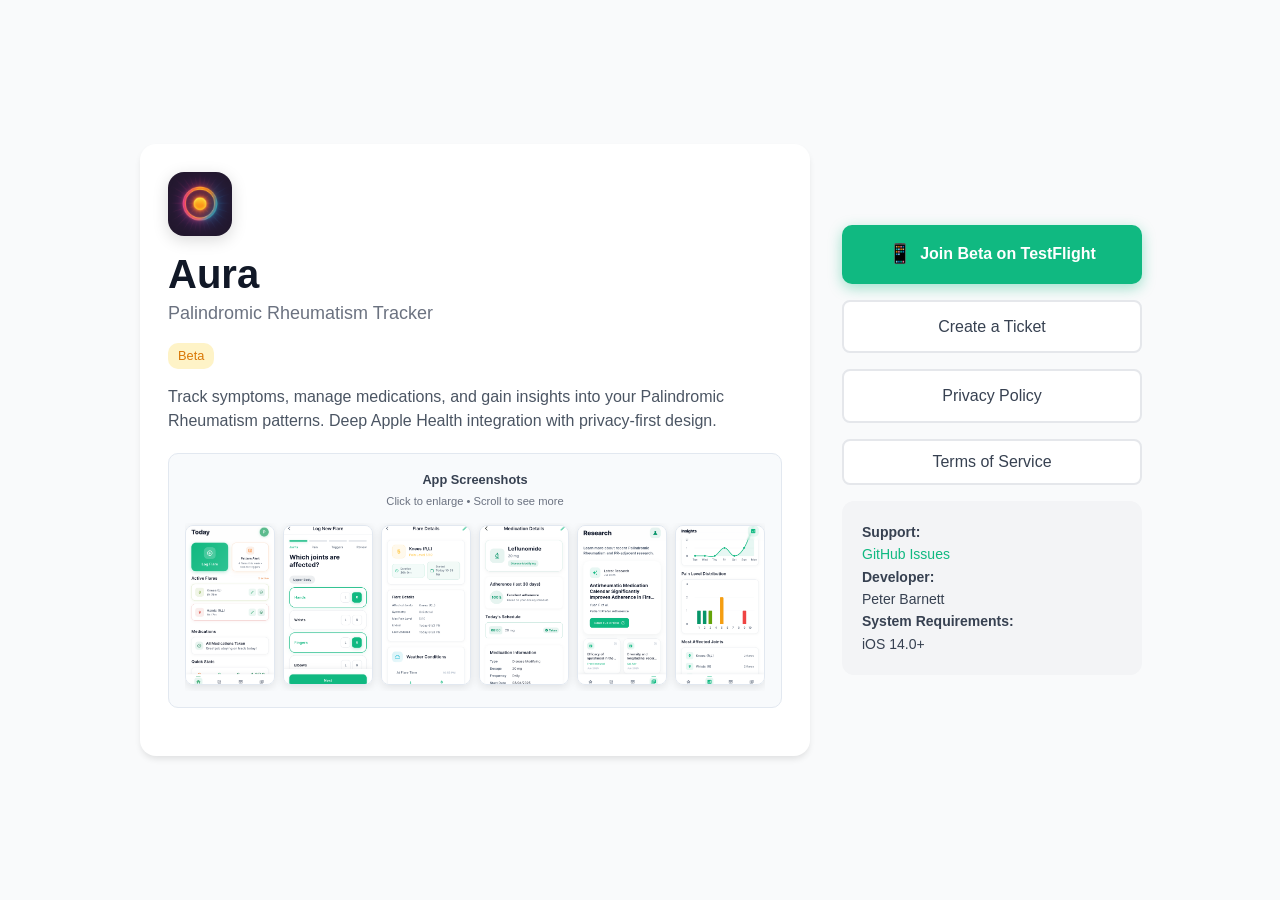
==== index.html @ 7333b035 "Add a privacy policy page and link it canonically App Review rejected build 1.0 under 5.1.1: a Healt" ====
<!DOCTYPE html>
<html lang="en">
<head>
    <meta charset="UTF-8">
    <meta name="viewport" content="width=device-width, initial-scale=1.0">
    <meta name="description" content="Aura - Palindromic Rheumatism tracking app for managing symptoms, medications, and health insights. Currently in beta for iOS.">
    <meta name="keywords" content="palindromic rheumatism, arthritis, health tracking, symptom management, medical app, beta">
    <meta name="author" content="Peter Barnett">
    <title>Aura - Palindromic Rheumatism Tracker (Beta)</title>
    
    <!-- Favicon -->
    <link rel="icon" type="image/png" href="assets/app-icon.png">
    
    <!-- Open Graph / Facebook -->
    <meta property="og:type" content="website">
    <meta property="og:url" content="https://peterbarnett03.github.io/aura/">
    <meta property="og:title" content="Aura - Palindromic Rheumatism Tracker">
    <meta property="og:description" content="Privacy-first health tracking app for Palindromic Rheumatism. Track symptoms, manage medications, and discover patterns with Apple Health integration.">
    <meta property="og:image" content="https://peterbarnett03.github.io/aura/screenshots/photo1.png">

    <!-- Twitter -->
    <meta property="twitter:card" content="summary_large_image">
    <meta property="twitter:url" content="https://peterbarnett03.github.io/aura/">
    <meta property="twitter:title" content="Aura - Palindromic Rheumatism Tracker">
    <meta property="twitter:description" content="Privacy-first health tracking app for Palindromic Rheumatism. Track symptoms, manage medications, and discover patterns with Apple Health integration.">
    <meta property="twitter:image" content="https://peterbarnett03.github.io/aura/screenshots/photo1.png">
    
    <!-- PWA -->
    <meta name="theme-color" content="#10B981">
    
    <style>
        * {
            margin: 0;
            padding: 0;
            box-sizing: border-box;
        }
        
        body {
            font-family: -apple-system, BlinkMacSystemFont, 'Segoe UI', Roboto, Oxygen, Ubuntu, Cantarell, sans-serif;
            line-height: 1.6;
            color: #374151;
            background: #f9fafb;
            height: 100vh;
            overflow-x: hidden;
        }
        
        .main-container {
            min-height: 100vh;
            display: flex;
            align-items: center;
            justify-content: center;
            padding: 16px;
        }
        
        .content-wrapper {
            max-width: 1000px;
            width: 100%;
            display: grid;
            grid-template-columns: 1fr 300px;
            gap: 32px;
            align-items: center;
        }
        
        .main-content {
            background: white;
            border-radius: 16px;
            padding: 28px;
            box-shadow: 0 4px 6px -1px rgba(0, 0, 0, 0.1);
        }
        
        .sidebar {
            display: flex;
            flex-direction: column;
            gap: 16px;
        }
        
        .logo {
            width: 64px;
            height: 64px;
            border-radius: 16px;
            margin-bottom: 16px;
            overflow: hidden;
            box-shadow: 0 4px 16px rgba(0, 0, 0, 0.15);
        }
        
        .logo img {
            width: 100%;
            height: 100%;
            object-fit: cover;
        }
        
        h1 {
            font-size: 2.5rem;
            font-weight: 700;
            color: #111827;
            margin-bottom: 6px;
            line-height: 1.1;
        }
        
        .tagline {
            font-size: 1.125rem;
            color: #6B7280;
            font-weight: 400;
            margin-bottom: 16px;
            line-height: 1.3;
        }
        
        .beta-badge {
            display: inline-block;
            background: #FEF3C7;
            color: #D97706;
            padding: 3px 10px;
            border-radius: 10px;
            font-size: 0.8rem;
            font-weight: 500;
            margin-bottom: 16px;
        }
        
        .features {
            display: flex;
            gap: 12px;
            margin-bottom: 16px;
            flex-wrap: wrap;
        }
        
        .feature {
            display: flex;
            align-items: center;
            gap: 6px;
            background: #F8FAFC;
            padding: 6px 12px;
            border-radius: 6px;
            border: 1px solid #E2E8F0;
        }
        
        .feature-icon {
            font-size: 1em;
        }
        
        .feature-text {
            font-size: 0.8rem;
            font-weight: 500;
            color: #475569;
        }
        
        .description {
            font-size: 1rem;
            color: #4B5563;
            margin-bottom: 20px;
            line-height: 1.5;
        }
        
        /* Screenshot Gallery */
        .screenshot-gallery {
            margin-bottom: 20px;
        }
        
        .gallery-container {
            position: relative;
            background: #F8FAFC;
            border-radius: 10px;
            padding: 16px;
            border: 1px solid #E2E8F0;
        }
        
        .gallery-header {
            text-align: center;
            margin-bottom: 12px;
        }
        
        .gallery-title {
            font-size: 0.8rem;
            font-weight: 600;
            color: #374151;
            margin-bottom: 2px;
        }
        
        .gallery-subtitle {
            font-size: 0.7rem;
            color: #6B7280;
        }
        
        .screenshots-container {
            display: flex;
            gap: 8px;
            overflow-x: auto;
            scroll-behavior: smooth;
            padding: 2px 0 6px 0;
            -webkit-overflow-scrolling: touch;
        }
        
        .screenshots-container::-webkit-scrollbar {
            height: 4px;
        }
        
        .screenshots-container::-webkit-scrollbar-track {
            background: #F1F5F9;
            border-radius: 2px;
        }
        
        .screenshots-container::-webkit-scrollbar-thumb {
            background: #CBD5E1;
            border-radius: 2px;
        }
        
        .screenshot {
            flex: 0 0 auto;
            width: 90px;
            height: 160px;
            border-radius: 8px;
            overflow: hidden;
            box-shadow: 0 2px 8px rgba(0, 0, 0, 0.1);
            cursor: pointer;
            transition: transform 0.2s ease, box-shadow 0.2s ease;
            border: 1px solid #E2E8F0;
        }
        
        .screenshot:hover {
            transform: translateY(-2px);
            box-shadow: 0 4px 16px rgba(0, 0, 0, 0.15);
        }
        
        .screenshot img {
            width: 100%;
            height: 100%;
            object-fit: cover;
        }
        
        .download-btn {
            display: inline-flex;
            align-items: center;
            justify-content: center;
            gap: 8px;
            background: #10B981;
            color: white;
            padding: 14px 28px;
            text-decoration: none;
            border-radius: 10px;
            font-weight: 600;
            font-size: 1rem;
            transition: all 0.2s ease;
            text-align: center;
            box-shadow: 0 4px 14px 0 rgba(16, 185, 129, 0.39);
        }
        
        .download-btn:hover {
            background: #059669;
            transform: translateY(-2px);
            box-shadow: 0 6px 20px 0 rgba(16, 185, 129, 0.5);
        }
        
        .download-btn:focus {
            outline: 2px solid #10B981;
            outline-offset: 2px;
        }
        
        .download-icon {
            font-size: 1.2em;
        }
        
        .support-info {
            background: #F3F4F6;
            padding: 20px;
            border-radius: 12px;
            font-size: 0.875rem;
        }
        
        .support-info a {
            color: #10B981;
            text-decoration: none;
        }
        
        .support-info a:hover {
            text-decoration: underline;
        }
        
        .sidebar-btn {
            background: white;
            border: 2px solid #E5E7EB;
            color: #374151;
            padding: 12px 20px;
            border-radius: 8px;
            font-weight: 500;
            cursor: pointer;
            transition: all 0.2s ease;
            text-align: center;
            font-family: inherit;
            font-size: inherit;
        }
        
        .sidebar-btn:hover {
            border-color: #10B981;
            color: #10B981;
            background: #F0FDF4;
            transform: translateY(-1px);
        }
        
        .sidebar-btn:focus {
            outline: 2px solid #10B981;
            outline-offset: 2px;
        }
        
        /* Modal Styles */
        .modal {
            display: none;
            position: fixed;
            z-index: 1000;
            left: 0;
            top: 0;
            width: 100%;
            height: 100%;
            background-color: rgba(0, 0, 0, 0.8);
            backdrop-filter: blur(4px);
            animation: fadeIn 0.2s ease;
        }
        
        .modal-content {
            background-color: white;
            margin: 2% auto;
            padding: 32px;
            border-radius: 16px;
            width: 90%;
            max-width: 800px;
            max-height: 90vh;
            overflow-y: auto;
            position: relative;
            animation: slideIn 0.2s ease;
            box-shadow: 0 25px 50px -12px rgba(0, 0, 0, 0.25);
        }
        
        .image-modal-content {
            background: transparent;
            padding: 20px;
            max-width: 90vw;
            max-height: 90vh;
            display: flex;
            align-items: center;
            justify-content: center;
        }
        
        .modal-image {
            max-width: 100%;
            max-height: 80vh;
            border-radius: 12px;
            box-shadow: 0 25px 50px -12px rgba(0, 0, 0, 0.5);
        }
        
        @keyframes fadeIn {
            from { opacity: 0; }
            to { opacity: 1; }
        }
        
        @keyframes slideIn {
            from { 
                opacity: 0;
                transform: translateY(-20px) scale(0.95);
            }
            to { 
                opacity: 1;
                transform: translateY(0) scale(1);
            }
        }
        
        .close {
            position: absolute;
            top: 16px;
            right: 24px;
            color: #6B7280;
            font-size: 28px;
            font-weight: bold;
            cursor: pointer;
            border: none;
            background: none;
            padding: 4px;
            border-radius: 4px;
            transition: all 0.2s ease;
            line-height: 1;
        }
        
        .close:hover {
            color: #374151;
            background: #F3F4F6;
        }
        
        .close:focus {
            outline: 2px solid #10B981;
            outline-offset: 2px;
        }
        
        .image-close {
            position: absolute;
            top: 20px;
            right: 20px;
            color: white;
            background: rgba(0, 0, 0, 0.5);
            border-radius: 50%;
            width: 40px;
            height: 40px;
            display: flex;
            align-items: center;
            justify-content: center;
        }
        
        .image-close:hover {
            background: rgba(0, 0, 0, 0.7);
        }
        
        .modal h2 {
            color: #111827;
            font-size: 1.5rem;
            font-weight: 600;
            margin-bottom: 16px;
            padding-bottom: 8px;
            border-bottom: 2px solid #E5E7EB;
        }
        
        .modal h3 {
            color: #374151;
            font-size: 1.125rem;
            font-weight: 600;
            margin: 24px 0 12px;
        }
        
        .modal p {
            margin-bottom: 16px;
            color: #4B5563;
        }
        
        .modal ul {
            margin: 16px 0;
            padding-left: 20px;
        }
        
        .modal li {
            margin-bottom: 8px;
            color: #4B5563;
        }
        
        @media (max-width: 768px) {
            .content-wrapper {
                grid-template-columns: 1fr;
                gap: 24px;
                text-align: center;
            }
            
            .main-content {
                padding: 24px 20px;
            }
            
            h1 {
                font-size: 2.2rem;
            }
            
            .sidebar {
                order: -1;
            }
            
            .features {
                justify-content: center;
                gap: 12px;
            }
            
            .feature {
                font-size: 0.85rem;
            }
            
            .screenshot {
                width: 80px;
                height: 140px;
            }
            
            .modal-content {
                width: 95%;
                margin: 5% auto;
                padding: 24px;
            }
        }
        
        @media (max-width: 480px) {
            .screenshot {
                width: 70px;
                height: 125px;
            }
            
            .screenshots-container {
                gap: 8px;
            }
        }
    </style>
</head>
<body>
    <div class="main-container">
        <div class="content-wrapper">
            <div class="main-content">
                <div class="logo">
                    <img src="assets/app-icon.png" alt="Aura app icon">
                </div>
                <h1>Aura</h1>
                <p class="tagline">Palindromic Rheumatism Tracker</p>
                <div class="beta-badge">Beta</div>
                
                <p class="description">Track symptoms, manage medications, and gain insights into your Palindromic Rheumatism patterns. Deep Apple Health integration with privacy-first design.</p>
                
                <div class="screenshot-gallery">
                    <div class="gallery-container">
                        <div class="gallery-header">
                            <div class="gallery-title">App Screenshots</div>
                            <div class="gallery-subtitle">Click to enlarge • Scroll to see more</div>
                        </div>
                        <div class="screenshots-container">
                            <div class="screenshot" onclick="openImageModal('screenshots/photo1.png')">
                                <img src="screenshots/photo1.png" alt="Aura app screenshot 1">
                            </div>
                            <div class="screenshot" onclick="openImageModal('screenshots/photo2.png')">
                                <img src="screenshots/photo2.png" alt="Aura app screenshot 2">
                            </div>
                            <div class="screenshot" onclick="openImageModal('screenshots/photo3.png')">
                                <img src="screenshots/photo3.png" alt="Aura app screenshot 3">
                            </div>
                            <div class="screenshot" onclick="openImageModal('screenshots/photo4.png')">
                                <img src="screenshots/photo4.png" alt="Aura app screenshot 4">
                            </div>
                            <div class="screenshot" onclick="openImageModal('screenshots/photo5.png')">
                                <img src="screenshots/photo5.png" alt="Aura app screenshot 5">
                            </div>
                            <div class="screenshot" onclick="openImageModal('screenshots/photo6.png')">
                                <img src="screenshots/photo6.png" alt="Aura app screenshot 6">
                            </div>
                        </div>
                    </div>
                </div>
            </div>
            
            <div class="sidebar">
                <a href="https://testflight.apple.com/join/ABBHXqG4" target="_blank" rel="noopener noreferrer" class="download-btn">
                    <span class="download-icon">📱</span>
                    Join Beta on TestFlight
                </a>
                <a href="https://github.com/peterbarnett03/aura/issues/new" target="_blank" rel="noopener noreferrer" class="sidebar-btn" style="text-decoration: none; display: block;">Create a Ticket</a>
                <a href="privacy.html" class="sidebar-btn" style="text-decoration: none; display: block;">Privacy Policy</a>
                <button class="sidebar-btn" onclick="openModal('termsModal')">Terms of Service</button>
                <div class="support-info">
                    <p><strong>Support:</strong><br>
                    <a href="https://github.com/peterbarnett03/aura/issues" target="_blank" rel="noopener noreferrer">GitHub Issues</a></p>
                    <p><strong>Developer:</strong><br>Peter Barnett</p>
                    <p><strong>System Requirements:</strong><br>iOS 14.0+</p>
                </div>
            </div>
        </div>
    </div>

    <!-- Image Modal -->
    <div id="imageModal" class="modal">
        <div class="image-modal-content">
            <button class="close image-close" onclick="closeImageModal()" aria-label="Close image">&times;</button>
            <img id="modalImage" class="modal-image" src="" alt="Screenshot">
        </div>
    </div>

    <!-- Privacy Policy Modal -->

    <!-- Terms Modal -->
    <div id="termsModal" class="modal">
        <div class="modal-content">
            <button class="close" onclick="closeModal('termsModal')" aria-label="Close terms of service">&times;</button>
            <h2>Terms of Service</h2>
            <p><strong>Last Updated:</strong> August 5, 2025</p>
            
            <h3>1. Beta Software Agreement</h3>
            <p>Aura is currently in beta testing. By using this software, you acknowledge that:</p>
            <ul>
                <li>The software may contain bugs or incomplete features</li>
                <li>Data backup is your responsibility</li>
                <li>Features may change or be removed without notice</li>
                <li>No warranty is provided for beta software</li>
            </ul>
            
            <h3>2. Medical Disclaimer</h3>
            <p><strong>Important:</strong> Aura is designed for informational and tracking purposes only. It is not intended to:</p>
            <ul>
                <li>Diagnose any medical condition</li>
                <li>Provide medical advice or treatment recommendations</li>
                <li>Replace professional medical consultation</li>
                <li>Be used for medical emergencies</li>
            </ul>
            
            <h3>3. User Responsibilities</h3>
            <ul>
                <li>Provide accurate health information</li>
                <li>Use the app responsibly and in accordance with these terms</li>
                <li>Maintain the confidentiality of your account credentials</li>
                <li>Report any security vulnerabilities or bugs</li>
            </ul>
            
            <h3>4. Limitation of Liability</h3>
            <p>To the fullest extent permitted by law, we shall not be liable for any indirect, incidental, special, consequential, or punitive damages arising from your use of Aura.</p>
            
            <h3>5. System Requirements</h3>
            <ul>
                <li><strong>iOS:</strong> Requires iOS 14.0 or later</li>
                <li><strong>Storage:</strong> Approximately 50MB of free space</li>
                <li><strong>Permissions:</strong> Optional access to Apple Health and Notifications</li>
            </ul>
        </div>
    </div>

    <script>
        let currentModal = null;
        let lastFocusedElement = null;
        
        function openModal(modalId) {
            try {
                const modal = document.getElementById(modalId);
                if (!modal) return;
                
                lastFocusedElement = document.activeElement;
                modal.style.display = "block";
                currentModal = modalId;
                
                const closeButton = modal.querySelector('.close');
                if (closeButton) {
                    setTimeout(() => closeButton.focus(), 100);
                }
                
                document.body.style.overflow = 'hidden';
            } catch (error) {
                console.error('Error opening modal:', error);
            }
        }
        
        function closeModal(modalId) {
            try {
                const modal = document.getElementById(modalId);
                if (!modal) return;
                
                modal.style.display = "none";
                currentModal = null;
                document.body.style.overflow = '';
                
                if (lastFocusedElement) {
                    lastFocusedElement.focus();
                    lastFocusedElement = null;
                }
            } catch (error) {
                console.error('Error closing modal:', error);
            }
        }
        
        function openImageModal(imageSrc) {
            try {
                const modal = document.getElementById('imageModal');
                const modalImage = document.getElementById('modalImage');
                
                lastFocusedElement = document.activeElement;
                modalImage.src = imageSrc;
                modal.style.display = "block";
                currentModal = 'imageModal';
                document.body.style.overflow = 'hidden';
            } catch (error) {
                console.error('Error opening image modal:', error);
            }
        }
        
        function closeImageModal() {
            closeModal('imageModal');
        }
        
        // Enhanced modal event handling
        document.addEventListener('DOMContentLoaded', function() {
            // ESC key support
            document.addEventListener('keydown', function(event) {
                if (event.key === 'Escape' && currentModal) {
                    if (currentModal === 'imageModal') {
                        closeImageModal();
                    } else {
                        closeModal(currentModal);
                    }
                }
            });
            
            // Click outside to close
            document.addEventListener('click', function(event) {
                if (event.target.classList.contains('modal')) {
                    if (event.target.id === 'imageModal') {
                        closeImageModal();
                    } else {
                        closeModal(event.target.id);
                    }
                }
            });
            
            // Focus trapping within modals
            document.addEventListener('keydown', function(event) {
                if (event.key === 'Tab' && currentModal) {
                    const modal = document.getElementById(currentModal);
                    const focusableElements = modal.querySelectorAll(
                        'button, [href], input, select, textarea, [tabindex]:not([tabindex="-1"])'
                    );
                    
                    if (focusableElements.length === 0) return;
                    
                    const firstElement = focusableElements[0];
                    const lastElement = focusableElements[focusableElements.length - 1];
                    
                    if (event.shiftKey) {
                        if (document.activeElement === firstElement) {
                            event.preventDefault();
                            lastElement.focus();
                        }
                    } else {
                        if (document.activeElement === lastElement) {
                            event.preventDefault();
                            firstElement.focus();
                        }
                    }
                }
            });
        });
    </script>
</body>
</html>
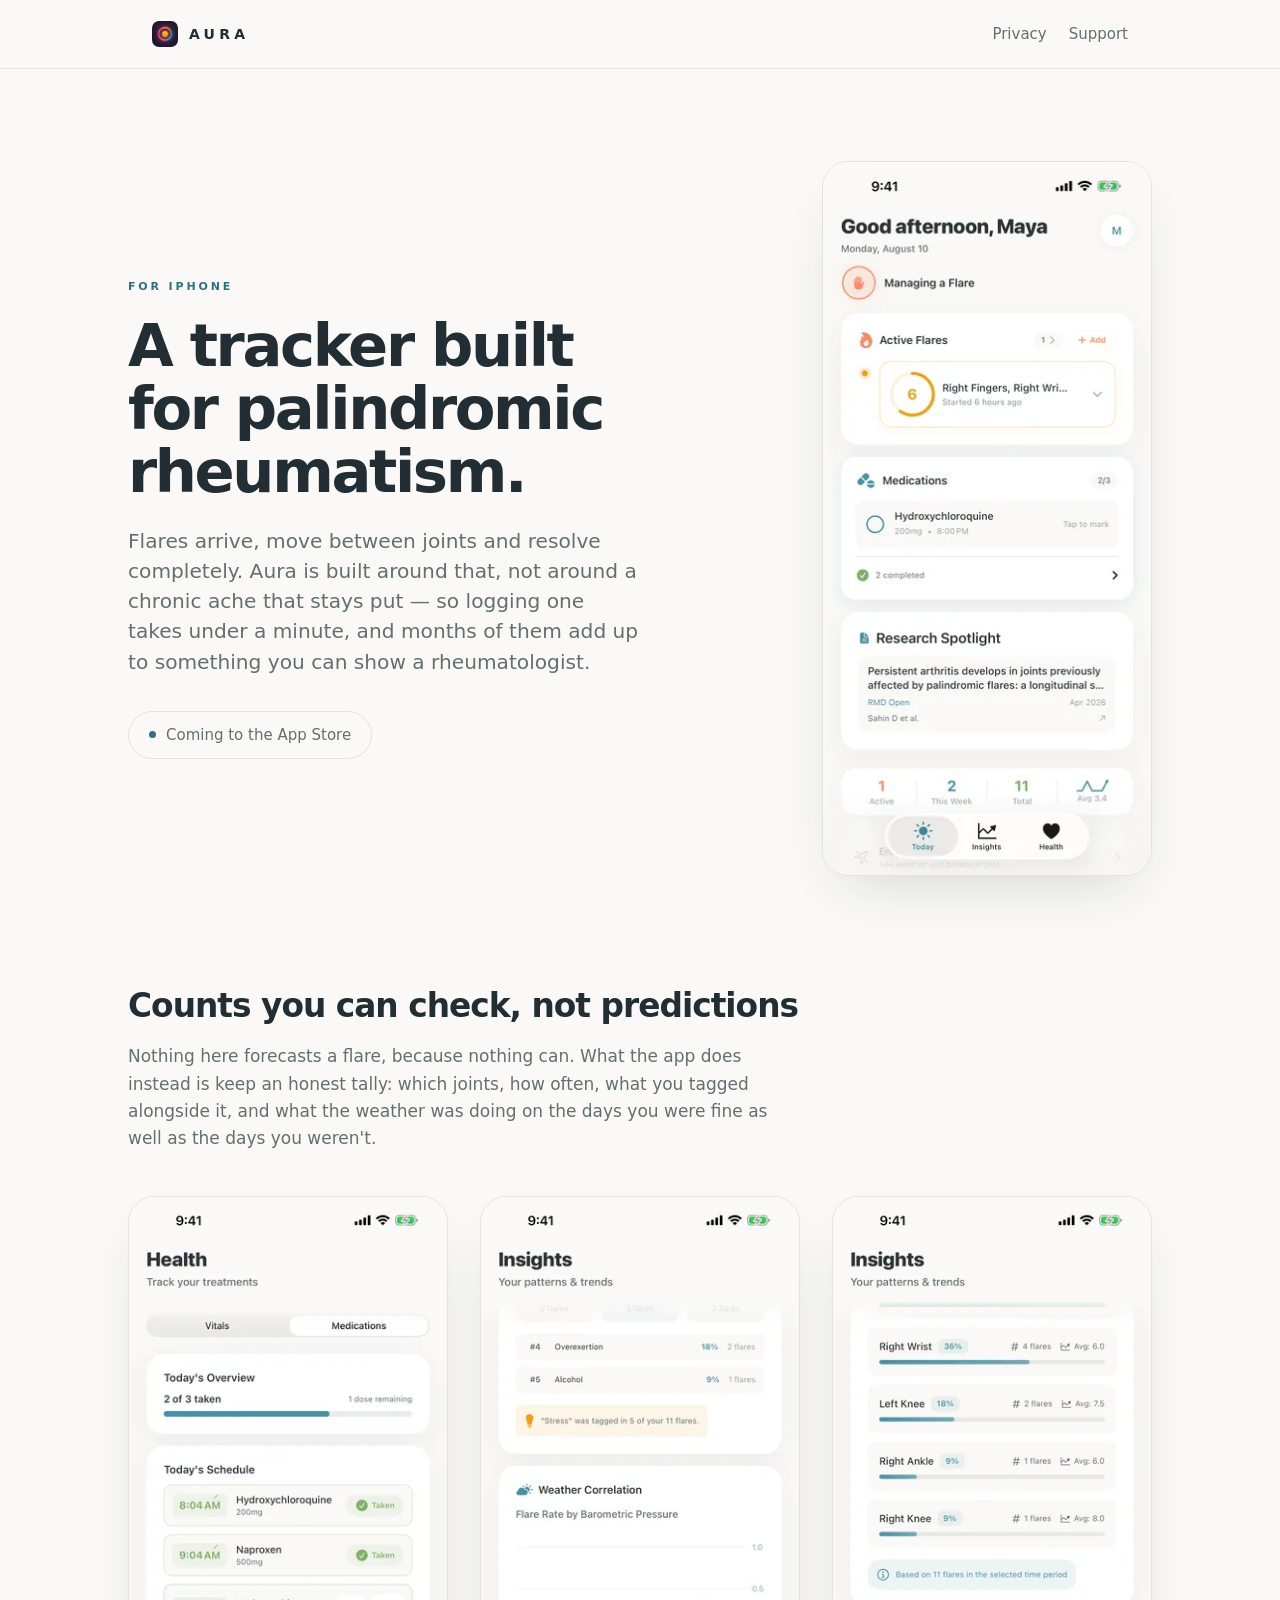
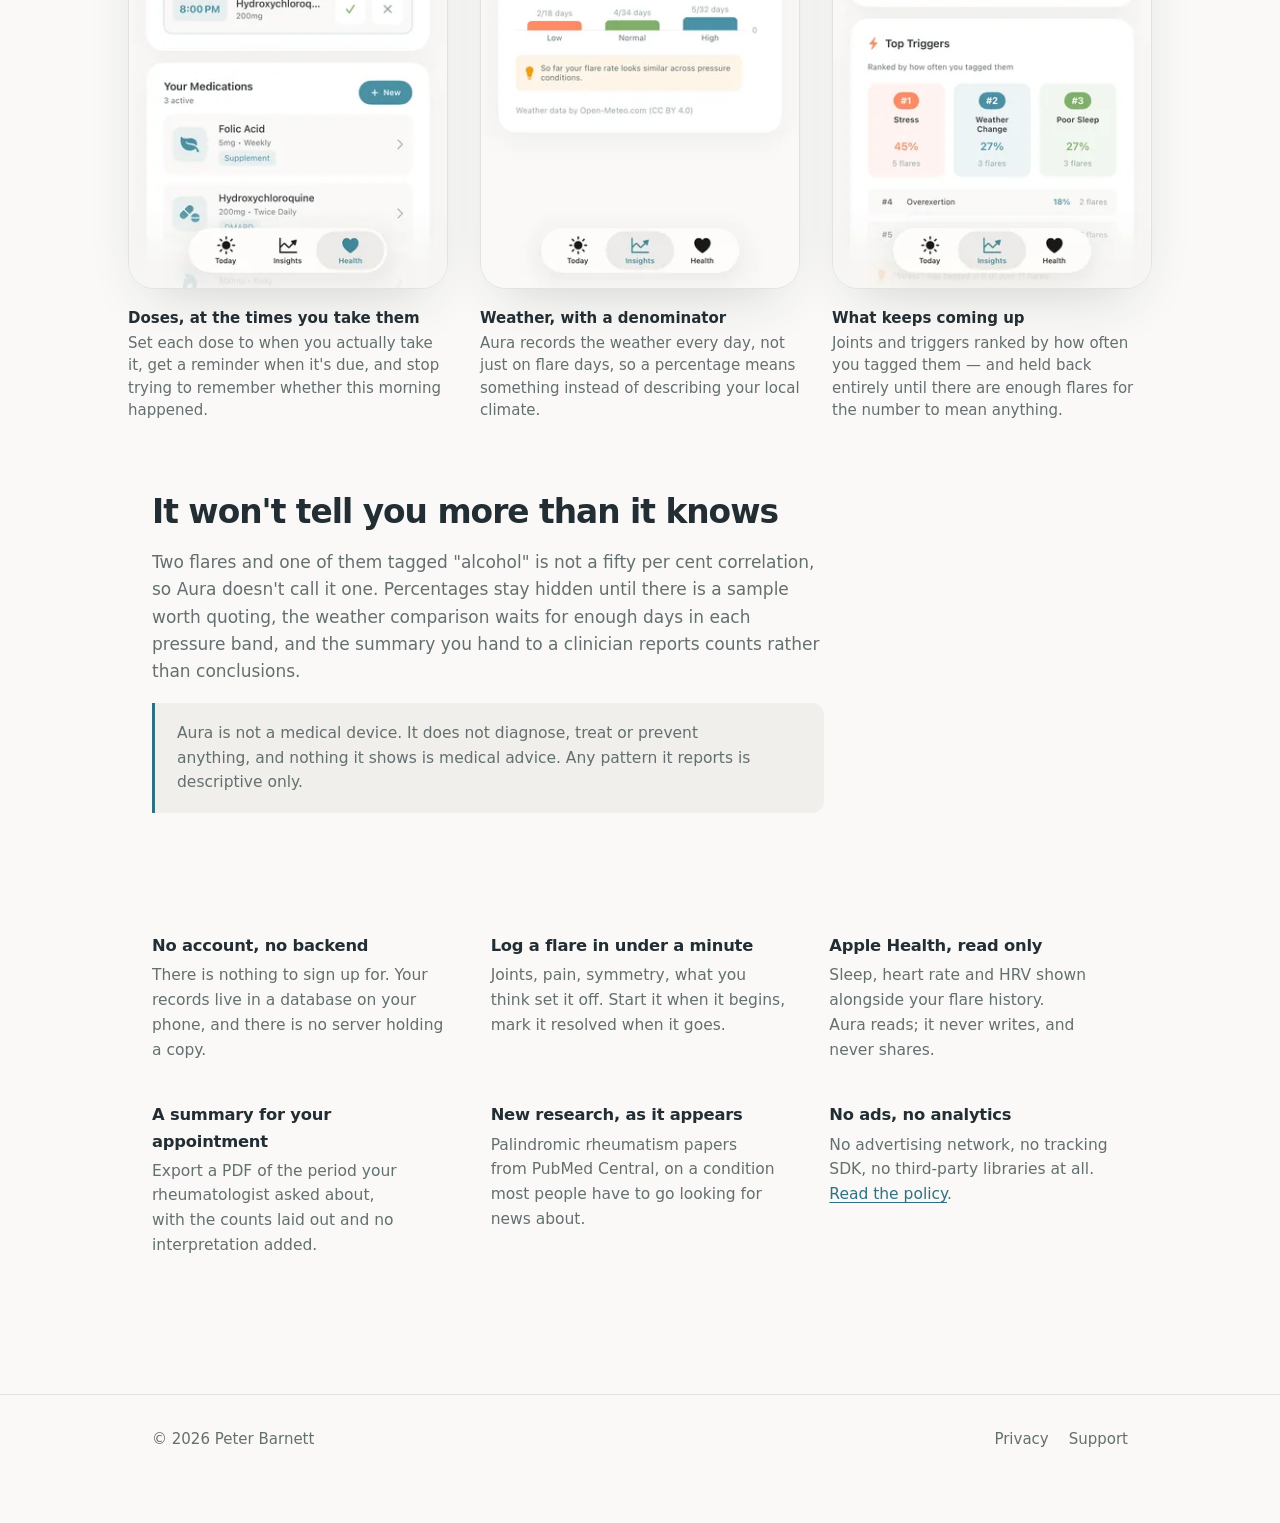
==== commit e501452e: "Rebuild the site on the shred-site structure, in Aura's palette Replaces the single-page layout and " ====
--- a/index.html
+++ b/index.html
@@ -1,721 +1,153 @@
-<!DOCTYPE html>
+<!doctype html>
 <html lang="en">
 <head>
-    <meta charset="UTF-8">
-    <meta name="viewport" content="width=device-width, initial-scale=1.0">
-    <meta name="description" content="Aura - Palindromic Rheumatism tracking app for managing symptoms, medications, and health insights. Currently in beta for iOS.">
-    <meta name="keywords" content="palindromic rheumatism, arthritis, health tracking, symptom management, medical app, beta">
-    <meta name="author" content="Peter Barnett">
-    <title>Aura - Palindromic Rheumatism Tracker (Beta)</title>
-    
-    <!-- Favicon -->
-    <link rel="icon" type="image/png" href="assets/app-icon.png">
-    
-    <!-- Open Graph / Facebook -->
-    <meta property="og:type" content="website">
-    <meta property="og:url" content="https://peterbarnett03.github.io/aura/">
-    <meta property="og:title" content="Aura - Palindromic Rheumatism Tracker">
-    <meta property="og:description" content="Privacy-first health tracking app for Palindromic Rheumatism. Track symptoms, manage medications, and discover patterns with Apple Health integration.">
-    <meta property="og:image" content="https://peterbarnett03.github.io/aura/screenshots/photo1.png">
-
-    <!-- Twitter -->
-    <meta property="twitter:card" content="summary_large_image">
-    <meta property="twitter:url" content="https://peterbarnett03.github.io/aura/">
-    <meta property="twitter:title" content="Aura - Palindromic Rheumatism Tracker">
-    <meta property="twitter:description" content="Privacy-first health tracking app for Palindromic Rheumatism. Track symptoms, manage medications, and discover patterns with Apple Health integration.">
-    <meta property="twitter:image" content="https://peterbarnett03.github.io/aura/screenshots/photo1.png">
-    
-    <!-- PWA -->
-    <meta name="theme-color" content="#10B981">
-    
-    <style>
-        * {
-            margin: 0;
-            padding: 0;
-            box-sizing: border-box;
-        }
-        
-        body {
-            font-family: -apple-system, BlinkMacSystemFont, 'Segoe UI', Roboto, Oxygen, Ubuntu, Cantarell, sans-serif;
-            line-height: 1.6;
-            color: #374151;
-            background: #f9fafb;
-            height: 100vh;
-            overflow-x: hidden;
-        }
-        
-        .main-container {
-            min-height: 100vh;
-            display: flex;
-            align-items: center;
-            justify-content: center;
-            padding: 16px;
-        }
-        
-        .content-wrapper {
-            max-width: 1000px;
-            width: 100%;
-            display: grid;
-            grid-template-columns: 1fr 300px;
-            gap: 32px;
-            align-items: center;
-        }
-        
-        .main-content {
-            background: white;
-            border-radius: 16px;
-            padding: 28px;
-            box-shadow: 0 4px 6px -1px rgba(0, 0, 0, 0.1);
-        }
-        
-        .sidebar {
-            display: flex;
-            flex-direction: column;
-            gap: 16px;
-        }
-        
-        .logo {
-            width: 64px;
-            height: 64px;
-            border-radius: 16px;
-            margin-bottom: 16px;
-            overflow: hidden;
-            box-shadow: 0 4px 16px rgba(0, 0, 0, 0.15);
-        }
-        
-        .logo img {
-            width: 100%;
-            height: 100%;
-            object-fit: cover;
-        }
-        
-        h1 {
-            font-size: 2.5rem;
-            font-weight: 700;
-            color: #111827;
-            margin-bottom: 6px;
-            line-height: 1.1;
-        }
-        
-        .tagline {
-            font-size: 1.125rem;
-            color: #6B7280;
-            font-weight: 400;
-            margin-bottom: 16px;
-            line-height: 1.3;
-        }
-        
-        .beta-badge {
-            display: inline-block;
-            background: #FEF3C7;
-            color: #D97706;
-            padding: 3px 10px;
-            border-radius: 10px;
-            font-size: 0.8rem;
-            font-weight: 500;
-            margin-bottom: 16px;
-        }
-        
-        .features {
-            display: flex;
-            gap: 12px;
-            margin-bottom: 16px;
-            flex-wrap: wrap;
-        }
-        
-        .feature {
-            display: flex;
-            align-items: center;
-            gap: 6px;
-            background: #F8FAFC;
-            padding: 6px 12px;
-            border-radius: 6px;
-            border: 1px solid #E2E8F0;
-        }
-        
-        .feature-icon {
-            font-size: 1em;
-        }
-        
-        .feature-text {
-            font-size: 0.8rem;
-            font-weight: 500;
-            color: #475569;
-        }
-        
-        .description {
-            font-size: 1rem;
-            color: #4B5563;
-            margin-bottom: 20px;
-            line-height: 1.5;
-        }
-        
-        /* Screenshot Gallery */
-        .screenshot-gallery {
-            margin-bottom: 20px;
-        }
-        
-        .gallery-container {
-            position: relative;
-            background: #F8FAFC;
-            border-radius: 10px;
-            padding: 16px;
-            border: 1px solid #E2E8F0;
-        }
-        
-        .gallery-header {
-            text-align: center;
-            margin-bottom: 12px;
-        }
-        
-        .gallery-title {
-            font-size: 0.8rem;
-            font-weight: 600;
-            color: #374151;
-            margin-bottom: 2px;
-        }
-        
-        .gallery-subtitle {
-            font-size: 0.7rem;
-            color: #6B7280;
-        }
-        
-        .screenshots-container {
-            display: flex;
-            gap: 8px;
-            overflow-x: auto;
-            scroll-behavior: smooth;
-            padding: 2px 0 6px 0;
-            -webkit-overflow-scrolling: touch;
-        }
-        
-        .screenshots-container::-webkit-scrollbar {
-            height: 4px;
-        }
-        
-        .screenshots-container::-webkit-scrollbar-track {
-            background: #F1F5F9;
-            border-radius: 2px;
-        }
-        
-        .screenshots-container::-webkit-scrollbar-thumb {
-            background: #CBD5E1;
-            border-radius: 2px;
-        }
-        
-        .screenshot {
-            flex: 0 0 auto;
-            width: 90px;
-            height: 160px;
-            border-radius: 8px;
-            overflow: hidden;
-            box-shadow: 0 2px 8px rgba(0, 0, 0, 0.1);
-            cursor: pointer;
-            transition: transform 0.2s ease, box-shadow 0.2s ease;
-            border: 1px solid #E2E8F0;
-        }
-        
-        .screenshot:hover {
-            transform: translateY(-2px);
-            box-shadow: 0 4px 16px rgba(0, 0, 0, 0.15);
-        }
-        
-        .screenshot img {
-            width: 100%;
-            height: 100%;
-            object-fit: cover;
-        }
-        
-        .download-btn {
-            display: inline-flex;
-            align-items: center;
-            justify-content: center;
-            gap: 8px;
-            background: #10B981;
-            color: white;
-            padding: 14px 28px;
-            text-decoration: none;
-            border-radius: 10px;
-            font-weight: 600;
-            font-size: 1rem;
-            transition: all 0.2s ease;
-            text-align: center;
-            box-shadow: 0 4px 14px 0 rgba(16, 185, 129, 0.39);
-        }
-        
-        .download-btn:hover {
-            background: #059669;
-            transform: translateY(-2px);
-            box-shadow: 0 6px 20px 0 rgba(16, 185, 129, 0.5);
-        }
-        
-        .download-btn:focus {
-            outline: 2px solid #10B981;
-            outline-offset: 2px;
-        }
-        
-        .download-icon {
-            font-size: 1.2em;
-        }
-        
-        .support-info {
-            background: #F3F4F6;
-            padding: 20px;
-            border-radius: 12px;
-            font-size: 0.875rem;
-        }
-        
-        .support-info a {
-            color: #10B981;
-            text-decoration: none;
-        }
-        
-        .support-info a:hover {
-            text-decoration: underline;
-        }
-        
-        .sidebar-btn {
-            background: white;
-            border: 2px solid #E5E7EB;
-            color: #374151;
-            padding: 12px 20px;
-            border-radius: 8px;
-            font-weight: 500;
-            cursor: pointer;
-            transition: all 0.2s ease;
-            text-align: center;
-            font-family: inherit;
-            font-size: inherit;
-        }
-        
-        .sidebar-btn:hover {
-            border-color: #10B981;
-            color: #10B981;
-            background: #F0FDF4;
-            transform: translateY(-1px);
-        }
-        
-        .sidebar-btn:focus {
-            outline: 2px solid #10B981;
-            outline-offset: 2px;
-        }
-        
-        /* Modal Styles */
-        .modal {
-            display: none;
-            position: fixed;
-            z-index: 1000;
-            left: 0;
-            top: 0;
-            width: 100%;
-            height: 100%;
-            background-color: rgba(0, 0, 0, 0.8);
-            backdrop-filter: blur(4px);
-            animation: fadeIn 0.2s ease;
-        }
-        
-        .modal-content {
-            background-color: white;
-            margin: 2% auto;
-            padding: 32px;
-            border-radius: 16px;
-            width: 90%;
-            max-width: 800px;
-            max-height: 90vh;
-            overflow-y: auto;
-            position: relative;
-            animation: slideIn 0.2s ease;
-            box-shadow: 0 25px 50px -12px rgba(0, 0, 0, 0.25);
-        }
-        
-        .image-modal-content {
-            background: transparent;
-            padding: 20px;
-            max-width: 90vw;
-            max-height: 90vh;
-            display: flex;
-            align-items: center;
-            justify-content: center;
-        }
-        
-        .modal-image {
-            max-width: 100%;
-            max-height: 80vh;
-            border-radius: 12px;
-            box-shadow: 0 25px 50px -12px rgba(0, 0, 0, 0.5);
-        }
-        
-        @keyframes fadeIn {
-            from { opacity: 0; }
-            to { opacity: 1; }
-        }
-        
-        @keyframes slideIn {
-            from { 
-                opacity: 0;
-                transform: translateY(-20px) scale(0.95);
-            }
-            to { 
-                opacity: 1;
-                transform: translateY(0) scale(1);
-            }
-        }
-        
-        .close {
-            position: absolute;
-            top: 16px;
-            right: 24px;
-            color: #6B7280;
-            font-size: 28px;
-            font-weight: bold;
-            cursor: pointer;
-            border: none;
-            background: none;
-            padding: 4px;
-            border-radius: 4px;
-            transition: all 0.2s ease;
-            line-height: 1;
-        }
-        
-        .close:hover {
-            color: #374151;
-            background: #F3F4F6;
-        }
-        
-        .close:focus {
-            outline: 2px solid #10B981;
-            outline-offset: 2px;
-        }
-        
-        .image-close {
-            position: absolute;
-            top: 20px;
-            right: 20px;
-            color: white;
-            background: rgba(0, 0, 0, 0.5);
-            border-radius: 50%;
-            width: 40px;
-            height: 40px;
-            display: flex;
-            align-items: center;
-            justify-content: center;
-        }
-        
-        .image-close:hover {
-            background: rgba(0, 0, 0, 0.7);
-        }
-        
-        .modal h2 {
-            color: #111827;
-            font-size: 1.5rem;
-            font-weight: 600;
-            margin-bottom: 16px;
-            padding-bottom: 8px;
-            border-bottom: 2px solid #E5E7EB;
-        }
-        
-        .modal h3 {
-            color: #374151;
-            font-size: 1.125rem;
-            font-weight: 600;
-            margin: 24px 0 12px;
-        }
-        
-        .modal p {
-            margin-bottom: 16px;
-            color: #4B5563;
-        }
-        
-        .modal ul {
-            margin: 16px 0;
-            padding-left: 20px;
-        }
-        
-        .modal li {
-            margin-bottom: 8px;
-            color: #4B5563;
-        }
-        
-        @media (max-width: 768px) {
-            .content-wrapper {
-                grid-template-columns: 1fr;
-                gap: 24px;
-                text-align: center;
-            }
-            
-            .main-content {
-                padding: 24px 20px;
-            }
-            
-            h1 {
-                font-size: 2.2rem;
-            }
-            
-            .sidebar {
-                order: -1;
-            }
-            
-            .features {
-                justify-content: center;
-                gap: 12px;
-            }
-            
-            .feature {
-                font-size: 0.85rem;
-            }
-            
-            .screenshot {
-                width: 80px;
-                height: 140px;
-            }
-            
-            .modal-content {
-                width: 95%;
-                margin: 5% auto;
-                padding: 24px;
-            }
-        }
-        
-        @media (max-width: 480px) {
-            .screenshot {
-                width: 70px;
-                height: 125px;
-            }
-            
-            .screenshots-container {
-                gap: 8px;
-            }
-        }
-    </style>
+<meta charset="utf-8">
+<meta name="viewport" content="width=device-width,initial-scale=1">
+<title>Aura — a tracker built for palindromic rheumatism</title>
+<meta name="description" content="A flare tracker for iPhone built around how palindromic rheumatism actually behaves. No account, no backend, and nothing you log leaves your phone.">
+<meta name="theme-color" content="#121417" media="(prefers-color-scheme: dark)">
+<meta name="theme-color" content="#FAF9F7" media="(prefers-color-scheme: light)">
+<meta property="og:title" content="Aura">
+<meta property="og:description" content="A flare tracker for iPhone built around how palindromic rheumatism actually behaves. No account, no backend, and nothing you log leaves your phone.">
+<meta property="og:type" content="website">
+<meta property="og:url" content="https://peterbarnett03.github.io/aura/">
+<meta property="og:image" content="https://peterbarnett03.github.io/aura/shots/today@2x.webp">
+<link rel="icon" type="image/png" href="assets/app-icon.png">
+<link rel="stylesheet" href="style.css">
 </head>
 <body>
-    <div class="main-container">
-        <div class="content-wrapper">
-            <div class="main-content">
-                <div class="logo">
-                    <img src="assets/app-icon.png" alt="Aura app icon">
-                </div>
-                <h1>Aura</h1>
-                <p class="tagline">Palindromic Rheumatism Tracker</p>
-                <div class="beta-badge">Beta</div>
-                
-                <p class="description">Track symptoms, manage medications, and gain insights into your Palindromic Rheumatism patterns. Deep Apple Health integration with privacy-first design.</p>
-                
-                <div class="screenshot-gallery">
-                    <div class="gallery-container">
-                        <div class="gallery-header">
-                            <div class="gallery-title">App Screenshots</div>
-                            <div class="gallery-subtitle">Click to enlarge • Scroll to see more</div>
-                        </div>
-                        <div class="screenshots-container">
-                            <div class="screenshot" onclick="openImageModal('screenshots/photo1.png')">
-                                <img src="screenshots/photo1.png" alt="Aura app screenshot 1">
-                            </div>
-                            <div class="screenshot" onclick="openImageModal('screenshots/photo2.png')">
-                                <img src="screenshots/photo2.png" alt="Aura app screenshot 2">
-                            </div>
-                            <div class="screenshot" onclick="openImageModal('screenshots/photo3.png')">
-                                <img src="screenshots/photo3.png" alt="Aura app screenshot 3">
-                            </div>
-                            <div class="screenshot" onclick="openImageModal('screenshots/photo4.png')">
-                                <img src="screenshots/photo4.png" alt="Aura app screenshot 4">
-                            </div>
-                            <div class="screenshot" onclick="openImageModal('screenshots/photo5.png')">
-                                <img src="screenshots/photo5.png" alt="Aura app screenshot 5">
-                            </div>
-                            <div class="screenshot" onclick="openImageModal('screenshots/photo6.png')">
-                                <img src="screenshots/photo6.png" alt="Aura app screenshot 6">
-                            </div>
-                        </div>
-                    </div>
-                </div>
-            </div>
-            
-            <div class="sidebar">
-                <a href="https://testflight.apple.com/join/ABBHXqG4" target="_blank" rel="noopener noreferrer" class="download-btn">
-                    <span class="download-icon">📱</span>
-                    Join Beta on TestFlight
-                </a>
-                <a href="https://github.com/peterbarnett03/aura/issues/new" target="_blank" rel="noopener noreferrer" class="sidebar-btn" style="text-decoration: none; display: block;">Create a Ticket</a>
-                <a href="privacy.html" class="sidebar-btn" style="text-decoration: none; display: block;">Privacy Policy</a>
-                <button class="sidebar-btn" onclick="openModal('termsModal')">Terms of Service</button>
-                <div class="support-info">
-                    <p><strong>Support:</strong><br>
-                    <a href="https://github.com/peterbarnett03/aura/issues" target="_blank" rel="noopener noreferrer">GitHub Issues</a></p>
-                    <p><strong>Developer:</strong><br>Peter Barnett</p>
-                    <p><strong>System Requirements:</strong><br>iOS 14.0+</p>
-                </div>
-            </div>
-        </div>
+
+<header class="site-head">
+  <div class="wrap">
+    <a class="wordmark" href="./"><img src="assets/app-icon.png" alt="" width="26" height="26">AURA</a>
+    <nav>
+      <a href="privacy.html">Privacy</a>
+      <a href="support.html">Support</a>
+    </nav>
+  </div>
+</header>
+
+<main>
+
+  <div class="wrap hero">
+    <div class="hero-grid">
+      <div>
+        <p class="eyebrow">FOR IPHONE</p>
+        <h1>A tracker built for palindromic rheumatism.</h1>
+        <p class="lede">
+          Flares arrive, move between joints and resolve completely. Aura is built around that,
+          not around a chronic ache that stays put — so logging one takes under a minute, and
+          months of them add up to something you can show a rheumatologist.
+        </p>
+        <p class="status"><span class="dot"></span> Coming to the App Store</p>
+      </div>
+
+      <picture>
+        <img class="shot"
+             src="shots/today.webp"
+             srcset="shots/today.webp 1x, shots/today@2x.webp 2x"
+             width="330" height="717"
+             alt="Aura's Today screen: an active flare in the right fingers and wrist at pain level 6 that started six hours ago, two of three medication doses taken, and a recent research paper on palindromic flares.">
+      </picture>
+    </div>
+  </div>
+
+  <div class="wrap gallery">
+    <div class="narrow">
+      <h2>Counts you can check, not predictions</h2>
+      <p class="muted">
+        Nothing here forecasts a flare, because nothing can. What the app does instead is keep an
+        honest tally: which joints, how often, what you tagged alongside it, and what the weather
+        was doing on the days you were fine as well as the days you weren't.
+      </p>
     </div>
 
-    <!-- Image Modal -->
-    <div id="imageModal" class="modal">
-        <div class="image-modal-content">
-            <button class="close image-close" onclick="closeImageModal()" aria-label="Close image">&times;</button>
-            <img id="modalImage" class="modal-image" src="" alt="Screenshot">
-        </div>
+    <div class="gallery-grid">
+      <figure>
+        <img class="shot"
+             src="shots/medications.webp"
+             srcset="shots/medications.webp 1x, shots/medications@2x.webp 2x"
+             width="330" height="717" loading="lazy"
+             alt="The medications screen: two of three doses taken today, a schedule showing hydroxychloroquine at 8:04am and naproxen at 9:04am marked taken, and an evening dose still due.">
+        <figcaption><b>Doses, at the times you take them</b>Set each dose to when you actually take it, get a reminder when it's due, and stop trying to remember whether this morning happened.</figcaption>
+      </figure>
+
+      <figure>
+        <img class="shot"
+             src="shots/weather.webp"
+             srcset="shots/weather.webp 1x, shots/weather@2x.webp 2x"
+             width="330" height="717" loading="lazy"
+             alt="A chart of flare rate by barometric pressure: flares on 2 of 18 low-pressure days, 4 of 34 normal, and 5 of 32 high, with a note that the rate looks similar across conditions.">
+        <figcaption><b>Weather, with a denominator</b>Aura records the weather every day, not just on flare days, so a percentage means something instead of describing your local climate.</figcaption>
+      </figure>
+
+      <figure>
+        <img class="shot"
+             src="shots/patterns.webp"
+             srcset="shots/patterns.webp 1x, shots/patterns@2x.webp 2x"
+             width="330" height="717" loading="lazy"
+             alt="Joint and trigger rankings: right wrist in 4 of 11 flares, left knee in 2, and stress the most tagged trigger at 5 of 11 flares.">
+        <figcaption><b>What keeps coming up</b>Joints and triggers ranked by how often you tagged them — and held back entirely until there are enough flares for the number to mean anything.</figcaption>
+      </figure>
     </div>
+  </div>
 
-    <!-- Privacy Policy Modal -->
+  <div class="wrap">
+    <section class="narrow">
+      <h2>It won't tell you more than it knows</h2>
+      <p class="muted">
+        Two flares and one of them tagged "alcohol" is not a fifty per cent correlation, so Aura
+        doesn't call it one. Percentages stay hidden until there is a sample worth quoting, the
+        weather comparison waits for enough days in each pressure band, and the summary you hand
+        to a clinician reports counts rather than conclusions.
+      </p>
+      <p class="note">
+        Aura is not a medical device. It does not diagnose, treat or prevent anything, and nothing
+        it shows is medical advice. Any pattern it reports is descriptive only.
+      </p>
+    </section>
 
-    <!-- Terms Modal -->
-    <div id="termsModal" class="modal">
-        <div class="modal-content">
-            <button class="close" onclick="closeModal('termsModal')" aria-label="Close terms of service">&times;</button>
-            <h2>Terms of Service</h2>
-            <p><strong>Last Updated:</strong> August 5, 2025</p>
-            
-            <h3>1. Beta Software Agreement</h3>
-            <p>Aura is currently in beta testing. By using this software, you acknowledge that:</p>
-            <ul>
-                <li>The software may contain bugs or incomplete features</li>
-                <li>Data backup is your responsibility</li>
-                <li>Features may change or be removed without notice</li>
-                <li>No warranty is provided for beta software</li>
-            </ul>
-            
-            <h3>2. Medical Disclaimer</h3>
-            <p><strong>Important:</strong> Aura is designed for informational and tracking purposes only. It is not intended to:</p>
-            <ul>
-                <li>Diagnose any medical condition</li>
-                <li>Provide medical advice or treatment recommendations</li>
-                <li>Replace professional medical consultation</li>
-                <li>Be used for medical emergencies</li>
-            </ul>
-            
-            <h3>3. User Responsibilities</h3>
-            <ul>
-                <li>Provide accurate health information</li>
-                <li>Use the app responsibly and in accordance with these terms</li>
-                <li>Maintain the confidentiality of your account credentials</li>
-                <li>Report any security vulnerabilities or bugs</li>
-            </ul>
-            
-            <h3>4. Limitation of Liability</h3>
-            <p>To the fullest extent permitted by law, we shall not be liable for any indirect, incidental, special, consequential, or punitive damages arising from your use of Aura.</p>
-            
-            <h3>5. System Requirements</h3>
-            <ul>
-                <li><strong>iOS:</strong> Requires iOS 14.0 or later</li>
-                <li><strong>Storage:</strong> Approximately 50MB of free space</li>
-                <li><strong>Permissions:</strong> Optional access to Apple Health and Notifications</li>
-            </ul>
-        </div>
-    </div>
+    <section>
+      <ul class="points">
+        <li>
+          <h3>No account, no backend</h3>
+          <p>There is nothing to sign up for. Your records live in a database on your phone, and there is no server holding a copy.</p>
+        </li>
+        <li>
+          <h3>Log a flare in under a minute</h3>
+          <p>Joints, pain, symmetry, what you think set it off. Start it when it begins, mark it resolved when it goes.</p>
+        </li>
+        <li>
+          <h3>Apple Health, read only</h3>
+          <p>Sleep, heart rate and HRV shown alongside your flare history. Aura reads; it never writes, and never shares.</p>
+        </li>
+        <li>
+          <h3>A summary for your appointment</h3>
+          <p>Export a PDF of the period your rheumatologist asked about, with the counts laid out and no interpretation added.</p>
+        </li>
+        <li>
+          <h3>New research, as it appears</h3>
+          <p>Palindromic rheumatism papers from PubMed Central, on a condition most people have to go looking for news about.</p>
+        </li>
+        <li>
+          <h3>No ads, no analytics</h3>
+          <p>No advertising network, no tracking SDK, no third-party libraries at all. <a href="privacy.html">Read the policy</a>.</p>
+        </li>
+      </ul>
+    </section>
+  </div>
 
-    <script>
-        let currentModal = null;
-        let lastFocusedElement = null;
-        
-        function openModal(modalId) {
-            try {
-                const modal = document.getElementById(modalId);
-                if (!modal) return;
-                
-                lastFocusedElement = document.activeElement;
-                modal.style.display = "block";
-                currentModal = modalId;
-                
-                const closeButton = modal.querySelector('.close');
-                if (closeButton) {
-                    setTimeout(() => closeButton.focus(), 100);
-                }
-                
-                document.body.style.overflow = 'hidden';
-            } catch (error) {
-                console.error('Error opening modal:', error);
-            }
-        }
-        
-        function closeModal(modalId) {
-            try {
-                const modal = document.getElementById(modalId);
-                if (!modal) return;
-                
-                modal.style.display = "none";
-                currentModal = null;
-                document.body.style.overflow = '';
-                
-                if (lastFocusedElement) {
-                    lastFocusedElement.focus();
-                    lastFocusedElement = null;
-                }
-            } catch (error) {
-                console.error('Error closing modal:', error);
-            }
-        }
-        
-        function openImageModal(imageSrc) {
-            try {
-                const modal = document.getElementById('imageModal');
-                const modalImage = document.getElementById('modalImage');
-                
-                lastFocusedElement = document.activeElement;
-                modalImage.src = imageSrc;
-                modal.style.display = "block";
-                currentModal = 'imageModal';
-                document.body.style.overflow = 'hidden';
-            } catch (error) {
-                console.error('Error opening image modal:', error);
-            }
-        }
-        
-        function closeImageModal() {
-            closeModal('imageModal');
-        }
-        
-        // Enhanced modal event handling
-        document.addEventListener('DOMContentLoaded', function() {
-            // ESC key support
-            document.addEventListener('keydown', function(event) {
-                if (event.key === 'Escape' && currentModal) {
-                    if (currentModal === 'imageModal') {
-                        closeImageModal();
-                    } else {
-                        closeModal(currentModal);
-                    }
-                }
-            });
-            
-            // Click outside to close
-            document.addEventListener('click', function(event) {
-                if (event.target.classList.contains('modal')) {
-                    if (event.target.id === 'imageModal') {
-                        closeImageModal();
-                    } else {
-                        closeModal(event.target.id);
-                    }
-                }
-            });
-            
-            // Focus trapping within modals
-            document.addEventListener('keydown', function(event) {
-                if (event.key === 'Tab' && currentModal) {
-                    const modal = document.getElementById(currentModal);
-                    const focusableElements = modal.querySelectorAll(
-                        'button, [href], input, select, textarea, [tabindex]:not([tabindex="-1"])'
-                    );
-                    
-                    if (focusableElements.length === 0) return;
-                    
-                    const firstElement = focusableElements[0];
-                    const lastElement = focusableElements[focusableElements.length - 1];
-                    
-                    if (event.shiftKey) {
-                        if (document.activeElement === firstElement) {
-                            event.preventDefault();
-                            lastElement.focus();
-                        }
-                    } else {
-                        if (document.activeElement === lastElement) {
-                            event.preventDefault();
-                            firstElement.focus();
-                        }
-                    }
-                }
-            });
-        });
-    </script>
+</main>
+
+<footer class="site-foot">
+  <div class="wrap">
+    <span>&copy; 2026 Peter Barnett</span>
+    <nav>
+      <a href="privacy.html">Privacy</a>
+      <a href="support.html">Support</a>
+    </nav>
+  </div>
+</footer>
+
 </body>
-</html>+</html>
--- a/style.css
+++ b/style.css
@@ -0,0 +1,260 @@
+/* Aura — companion site
+ *
+ * Three colours and one accent. The accent is the app's own teal, taken from Core/Design/
+ * AuraTheme.swift, so someone arriving from the App Store listing recognises the thing they are
+ * about to install. It is darkened a little from the in-app value: #4A90A4 clears 3:1 against this
+ * page ground but not 4.5:1, and link text has to clear 4.5:1.
+ *
+ * The neutral is warmed very slightly, matching the app's off-white rather than a pure grey —
+ * beside teal a pure grey reads cold, and this is an app for people having a rough time.
+ *
+ * Set in system-ui on purpose. On an iPhone that resolves to SF, which is the face the app itself
+ * is set in — a webfont would make the page look less like the product, not more, and would cost
+ * a round trip on a page whose job is partly to be readable on a bad connection.
+ *
+ * The screenshots are light in both themes. Aura is a light product, they sit comfortably on
+ * either ground, and carrying a dark set would double the assets to serve a case nobody asked for.
+ */
+
+:root {
+  color-scheme: light dark;
+
+  --bg: #FAF9F7;
+  --surface: #F0EFEC;
+  --fg: #222D34;
+  --fg-2: #63706F;
+  --accent: #2F7183;
+  --line: rgba(20, 40, 45, 0.10);
+  --shot-shadow: rgba(26, 44, 50, 0.20);
+}
+
+@media (prefers-color-scheme: dark) {
+  :root {
+    --bg: #121417;
+    --surface: #1C1F23;
+    --fg: #ECEFF1;
+    --fg-2: #A3AFB4;
+    --accent: #6FB6C8;
+    --line: rgba(255, 255, 255, 0.10);
+    --shot-shadow: rgba(0, 0, 0, 0.55);
+  }
+}
+
+* { box-sizing: border-box; }
+
+html { scroll-behavior: smooth; }
+@media (prefers-reduced-motion: reduce) {
+  html { scroll-behavior: auto; }
+  * { animation: none !important; transition: none !important; }
+}
+
+body {
+  margin: 0;
+  background: var(--bg);
+  color: var(--fg);
+  font-family: system-ui, -apple-system, BlinkMacSystemFont, "Segoe UI", Roboto, Helvetica, Arial, sans-serif;
+  font-size: 17px;
+  line-height: 1.6;
+  -webkit-font-smoothing: antialiased;
+  text-rendering: optimizeLegibility;
+}
+
+.wrap { width: 100%; max-width: 64rem; margin: 0 auto; padding: 0 24px; }
+.narrow { max-width: 42rem; }
+
+a { color: var(--accent); text-underline-offset: 3px; }
+a:focus-visible {
+  outline: 2px solid var(--accent);
+  outline-offset: 3px;
+  border-radius: 3px;
+}
+
+/* ---- Header ---------------------------------------------------------- */
+
+.site-head { border-bottom: 1px solid var(--line); }
+.site-head .wrap { display: flex; align-items: center; height: 68px; gap: 24px; }
+
+.wordmark {
+  display: flex;
+  align-items: center;
+  gap: 11px;
+  font-size: 14px;
+  font-weight: 800;
+  letter-spacing: 0.3em;
+  color: var(--fg);
+  text-decoration: none;
+}
+.wordmark img { width: 26px; height: 26px; border-radius: 7px; display: block; }
+
+.site-head nav { margin-left: auto; display: flex; gap: 22px; }
+.site-head nav a {
+  font-size: 15px;
+  font-weight: 500;
+  color: var(--fg-2);
+  text-decoration: none;
+}
+.site-head nav a:hover,
+.site-head nav a[aria-current="page"] { color: var(--fg); }
+
+/* ---- Hero ------------------------------------------------------------ */
+
+.hero { padding: 92px 0 24px; }
+.hero-grid { display: grid; gap: 56px; align-items: center; }
+@media (min-width: 860px) {
+  .hero-grid { grid-template-columns: 1fr 330px; gap: 72px; }
+}
+
+.hero h1 {
+  font-size: clamp(2.4rem, 6.1vw, 3.7rem);
+  font-weight: 800;
+  letter-spacing: -0.04em;
+  line-height: 1.06;
+  margin: 0 0 22px;
+  text-wrap: balance;
+}
+.hero .lede {
+  font-size: clamp(1.08rem, 2.2vw, 1.26rem);
+  line-height: 1.5;
+  color: var(--fg-2);
+  margin: 0 0 34px;
+  max-width: 32rem;
+  text-wrap: pretty;
+}
+
+.eyebrow {
+  font-size: 11px;
+  font-weight: 700;
+  letter-spacing: 0.26em;
+  color: var(--accent);
+  margin: 0 0 20px;
+}
+
+.status {
+  display: inline-flex;
+  align-items: center;
+  gap: 10px;
+  font-size: 15px;
+  font-weight: 500;
+  color: var(--fg-2);
+  border: 1px solid var(--line);
+  border-radius: 999px;
+  padding: 11px 20px;
+}
+.status .dot { width: 7px; height: 7px; border-radius: 50%; background: var(--accent); }
+
+/* ---- Screenshots ----------------------------------------------------- */
+
+/* A rounded frame and a shadow, and nothing else. A drawn phone bezel would be chrome around
+   chrome — the capture already contains the status bar and the app's own corners. */
+.shot {
+  display: block;
+  width: 100%;
+  height: auto;
+  border-radius: 26px;
+  border: 1px solid var(--line);
+  box-shadow: 0 24px 60px -24px var(--shot-shadow);
+}
+
+.gallery { padding: 88px 0 32px; }
+.gallery-grid {
+  display: grid;
+  gap: 44px 32px;
+  grid-template-columns: 1fr;
+  margin-top: 44px;
+}
+@media (min-width: 720px) { .gallery-grid { grid-template-columns: repeat(3, 1fr); } }
+.gallery figure { margin: 0; }
+.gallery figcaption {
+  margin-top: 18px;
+  font-size: 15px;
+  color: var(--fg-2);
+  line-height: 1.5;
+}
+.gallery figcaption b {
+  display: block;
+  color: var(--fg);
+  font-weight: 650;
+  margin-bottom: 2px;
+}
+
+/* ---- Prose ----------------------------------------------------------- */
+
+section { padding: 40px 0; }
+
+h2 {
+  font-size: clamp(1.6rem, 3.4vw, 2.05rem);
+  font-weight: 750;
+  letter-spacing: -0.03em;
+  line-height: 1.15;
+  margin: 0 0 18px;
+  text-wrap: balance;
+}
+h3 { font-size: 1.02rem; font-weight: 650; margin: 0 0 4px; letter-spacing: -0.012em; }
+p { margin: 0 0 1.1rem; text-wrap: pretty; }
+p:last-child { margin-bottom: 0; }
+.muted { color: var(--fg-2); }
+
+.points { list-style: none; margin: 40px 0 0; padding: 0; display: grid; gap: 30px; }
+@media (min-width: 720px) { .points { grid-template-columns: repeat(3, 1fr); gap: 40px; } }
+.points p { font-size: 15.5px; color: var(--fg-2); margin: 0; }
+
+/* A quiet, factual note rather than a banner. Used for the medical disclaimer, which has to be
+   present and easy to find but should not be the loudest thing on the page. */
+.note {
+  border-left: 3px solid var(--accent);
+  background: var(--surface);
+  border-radius: 0 12px 12px 0;
+  padding: 18px 22px;
+  margin: 8px 0 0;
+  font-size: 15.5px;
+  color: var(--fg-2);
+}
+
+/* ---- Document pages -------------------------------------------------- */
+
+.doc { padding: 72px 0 24px; }
+.doc h1 {
+  font-size: clamp(2.1rem, 5vw, 2.7rem);
+  font-weight: 800;
+  letter-spacing: -0.035em;
+  margin: 0 0 12px;
+}
+.doc .lede { color: var(--fg-2); font-size: 1.1rem; margin: 0 0 38px; }
+.doc h2 { font-size: 1.2rem; font-weight: 700; margin: 44px 0 12px; letter-spacing: -0.015em; }
+.doc p { color: var(--fg); }
+.doc ul { margin: 0 0 1.1rem; padding-left: 1.2rem; }
+.doc li { margin: 0.5rem 0; }
+
+.summary {
+  background: var(--surface);
+  border: 1px solid var(--line);
+  border-radius: 18px;
+  padding: 24px 28px;
+  margin: 0 0 40px;
+}
+.summary h2 {
+  margin: 0 0 14px;
+  font-size: 11px;
+  font-weight: 700;
+  letter-spacing: 0.2em;
+  text-transform: uppercase;
+  color: var(--accent);
+}
+.summary ul { margin: 0; padding-left: 1.2rem; }
+.summary li { margin: 0.6rem 0; color: var(--fg-2); }
+
+.updated { font-size: 14px; color: var(--fg-2); margin: 0 0 38px; }
+
+/* ---- Footer ---------------------------------------------------------- */
+
+.site-foot {
+  margin-top: 96px;
+  border-top: 1px solid var(--line);
+  padding: 32px 0 72px;
+  font-size: 15px;
+  color: var(--fg-2);
+}
+.site-foot .wrap { display: flex; flex-wrap: wrap; gap: 18px; align-items: center; }
+.site-foot nav { margin-left: auto; display: flex; gap: 20px; }
+.site-foot a { color: var(--fg-2); text-decoration: none; }
+.site-foot a:hover { color: var(--fg); }
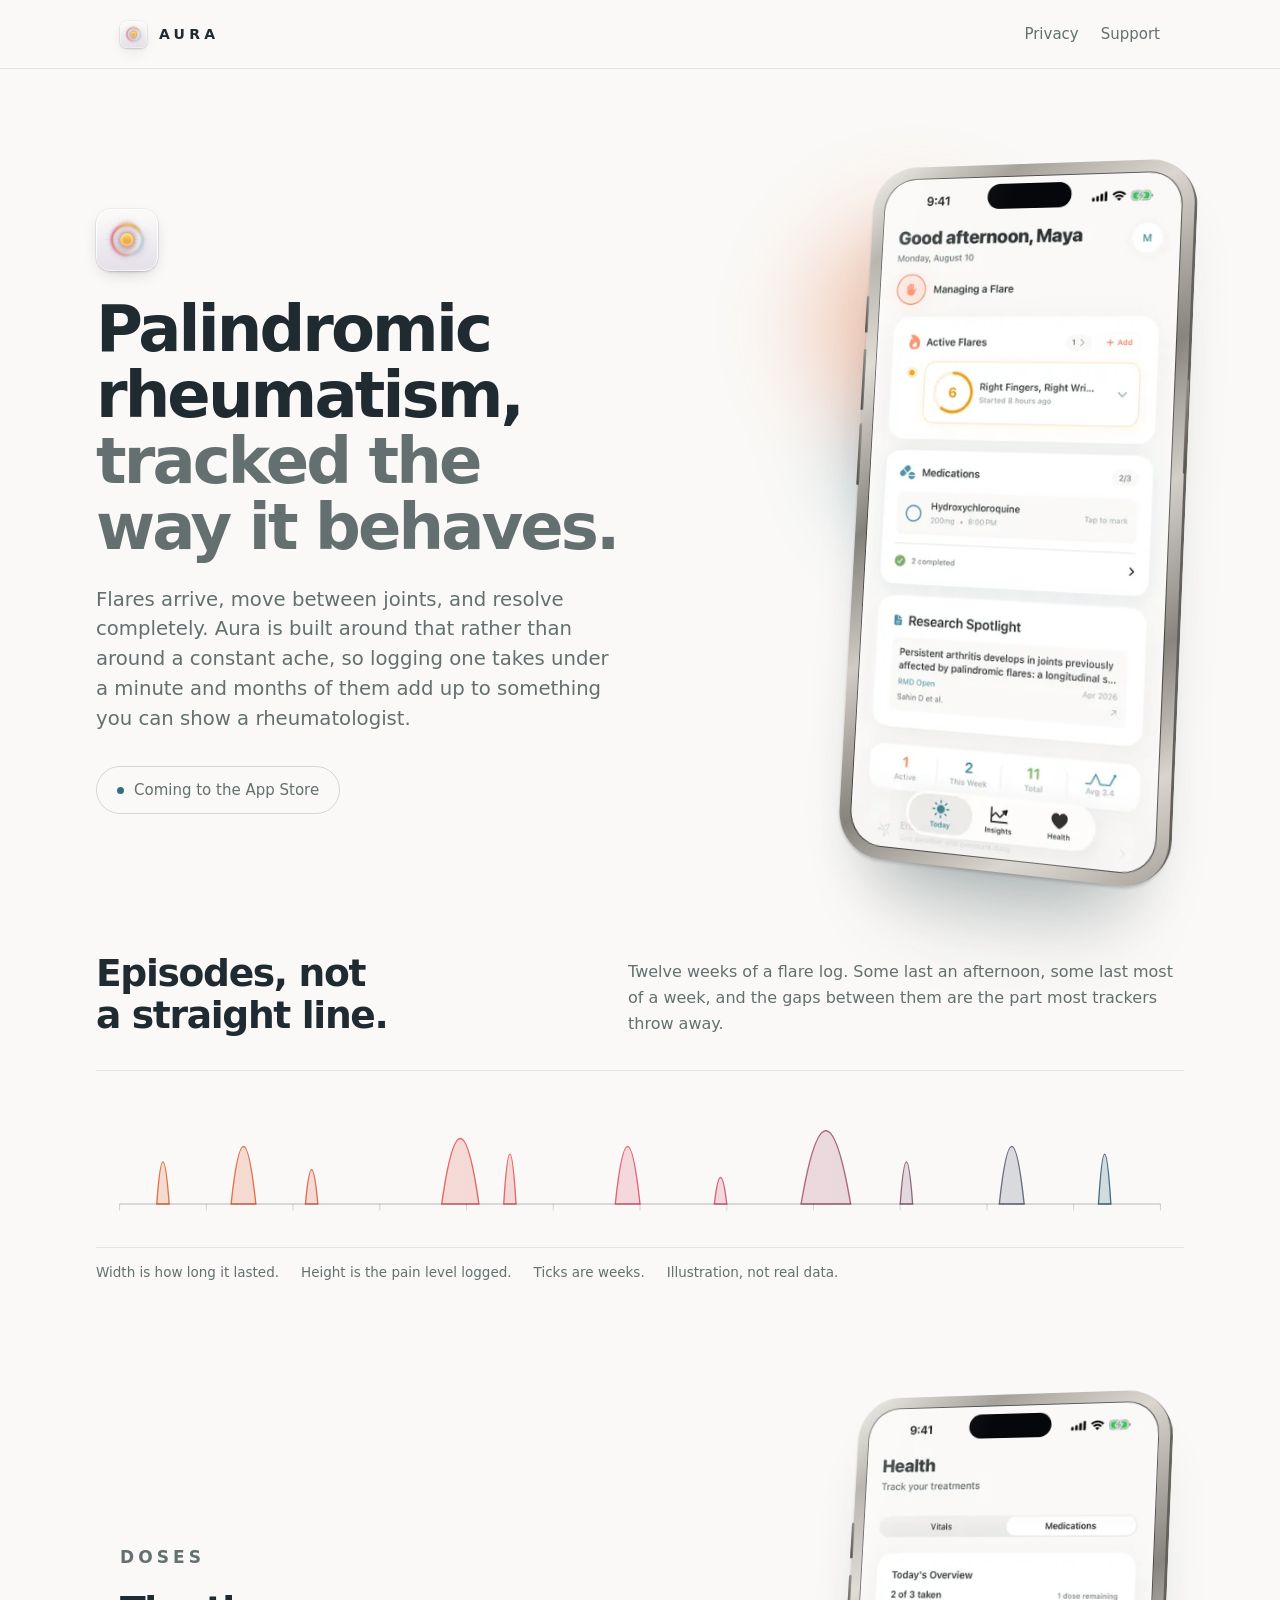
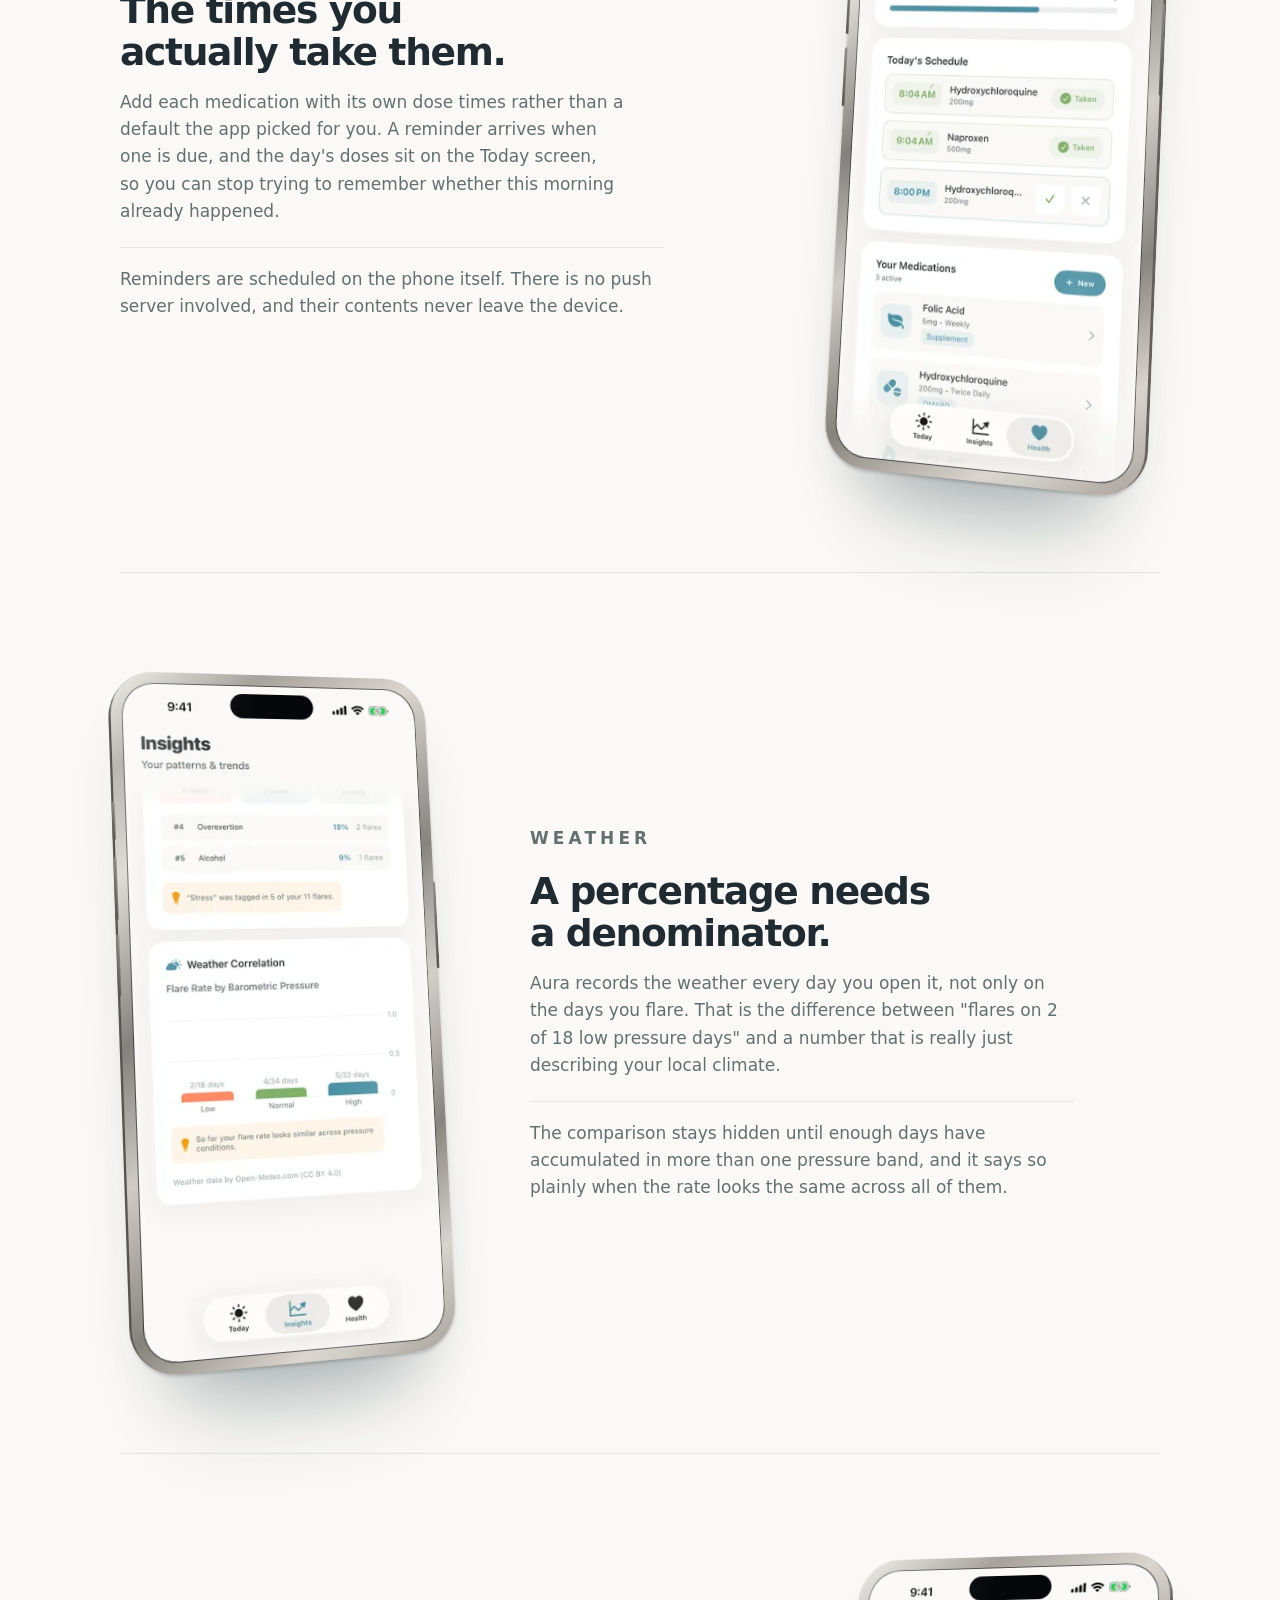
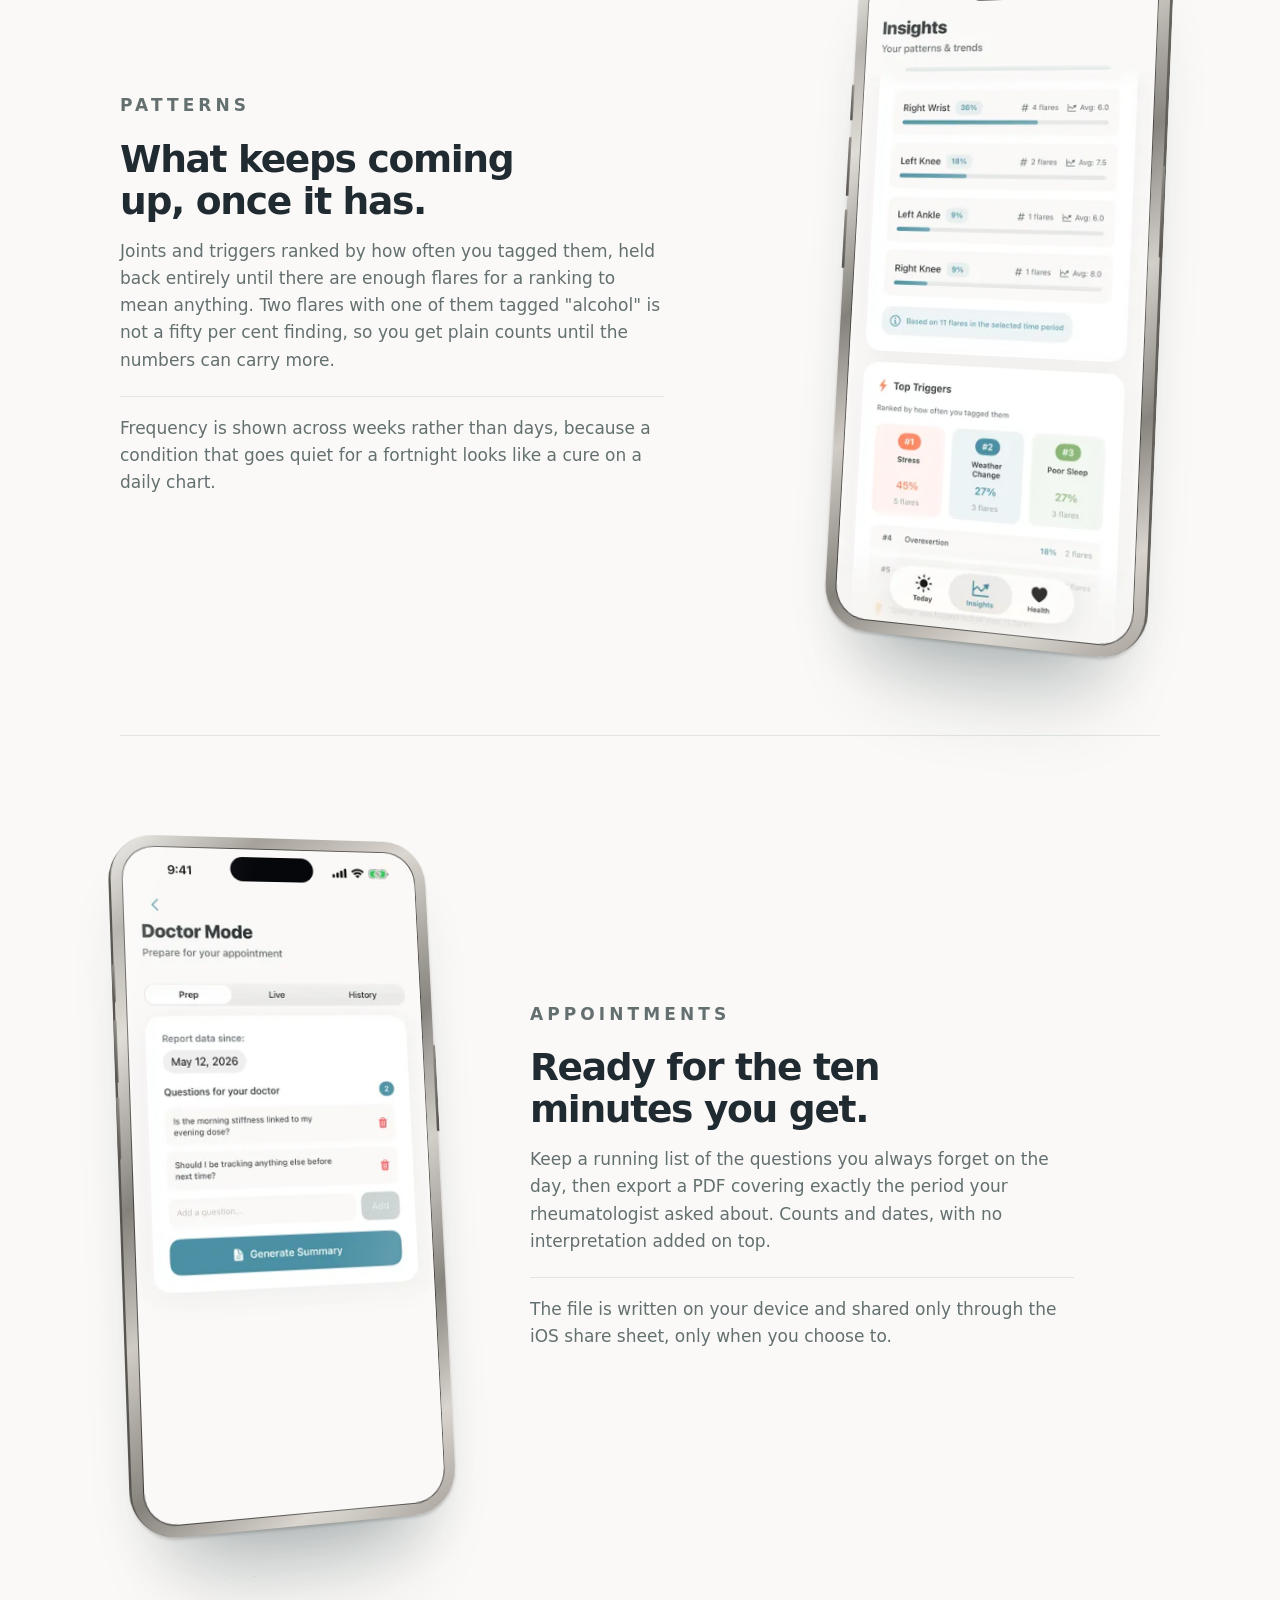
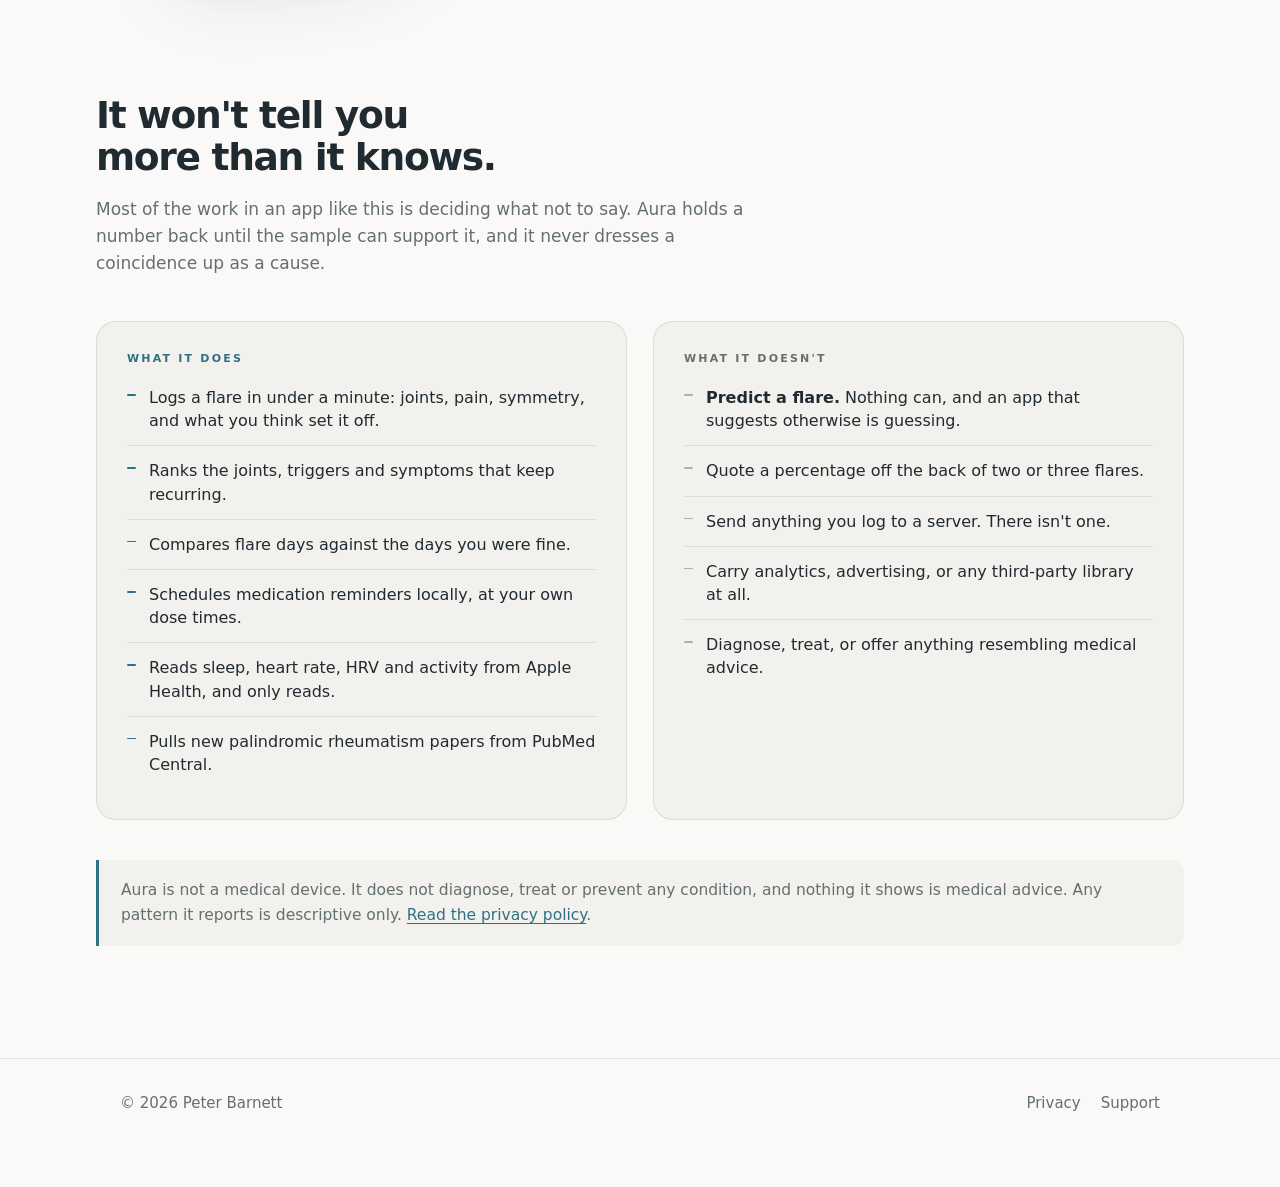
==== commit fecd1f57: "Rebuild the landing page around drawn iPhones, and ship the glass icon The page had the same bones a" ====
--- a/index.html
+++ b/index.html
@@ -3,23 +3,24 @@
 <head>
 <meta charset="utf-8">
 <meta name="viewport" content="width=device-width,initial-scale=1">
-<title>Aura — a tracker built for palindromic rheumatism</title>
+<title>Aura — a flare tracker built for palindromic rheumatism</title>
 <meta name="description" content="A flare tracker for iPhone built around how palindromic rheumatism actually behaves. No account, no backend, and nothing you log leaves your phone.">
-<meta name="theme-color" content="#121417" media="(prefers-color-scheme: dark)">
+<meta name="theme-color" content="#101215" media="(prefers-color-scheme: dark)">
 <meta name="theme-color" content="#FAF9F7" media="(prefers-color-scheme: light)">
 <meta property="og:title" content="Aura">
 <meta property="og:description" content="A flare tracker for iPhone built around how palindromic rheumatism actually behaves. No account, no backend, and nothing you log leaves your phone.">
 <meta property="og:type" content="website">
 <meta property="og:url" content="https://peterbarnett03.github.io/aura/">
-<meta property="og:image" content="https://peterbarnett03.github.io/aura/shots/today@2x.webp">
-<link rel="icon" type="image/png" href="assets/app-icon.png">
+<meta property="og:image" content="https://peterbarnett03.github.io/aura/assets/og.jpg">
+<link rel="icon" type="image/png" sizes="64x64" href="assets/icon-64.png">
+<link rel="apple-touch-icon" href="assets/icon-180.png">
 <link rel="stylesheet" href="style.css">
 </head>
 <body>
 
 <header class="site-head">
   <div class="wrap">
-    <a class="wordmark" href="./"><img src="assets/app-icon.png" alt="" width="26" height="26">AURA</a>
+    <a class="wordmark" href="./"><img class="app-icon" src="assets/app-icon-256.webp" alt="" width="27" height="27">AURA</a>
     <nav>
       <a href="privacy.html">Privacy</a>
       <a href="support.html">Support</a>
@@ -30,111 +31,287 @@
 <main>
 
   <div class="wrap hero">
+    <div class="hero-glow" aria-hidden="true"><span></span></div>
     <div class="hero-grid">
       <div>
-        <p class="eyebrow">FOR IPHONE</p>
-        <h1>A tracker built for palindromic rheumatism.</h1>
+        <img class="app-icon" src="assets/app-icon-256.webp" alt="The Aura app icon" width="62" height="62">
+        <h1>Palindromic rheumatism, <em>tracked the way it behaves.</em></h1>
         <p class="lede">
-          Flares arrive, move between joints and resolve completely. Aura is built around that,
-          not around a chronic ache that stays put — so logging one takes under a minute, and
-          months of them add up to something you can show a rheumatologist.
+          Flares arrive, move between joints, and resolve completely. Aura is built around that
+          rather than around a constant ache, so logging one takes under a minute and months of
+          them add up to something you can show a rheumatologist.
         </p>
         <p class="status"><span class="dot"></span> Coming to the App Store</p>
       </div>
 
-      <picture>
-        <img class="shot"
-             src="shots/today.webp"
-             srcset="shots/today.webp 1x, shots/today@2x.webp 2x"
-             width="330" height="717"
-             alt="Aura's Today screen: an active flare in the right fingers and wrist at pain level 6 that started six hours ago, two of three medication doses taken, and a recent research paper on palindromic flares.">
-      </picture>
-    </div>
-  </div>
-
-  <div class="wrap gallery">
+      <div class="phone">
+        <div class="phone-body">
+          <span class="phone-edge" style="--z:-5px"></span>
+          <span class="phone-edge" style="--z:-10px"></span>
+          <span class="phone-edge" style="--z:-15px"></span>
+          <span class="phone-button left" style="top:19%;height:5.5%"></span>
+          <span class="phone-button left" style="top:27%;height:9%"></span>
+          <span class="phone-button left" style="top:38%;height:9%"></span>
+          <span class="phone-button right" style="top:31%;height:13%"></span>
+          <div class="phone-screen">
+            <img src="shots/today.webp"
+                 srcset="shots/today.webp 1x, shots/today@2x.webp 2x"
+                 width="360" height="782" fetchpriority="high"
+                 alt="Aura's Today screen: an active flare in the right fingers and wrist at pain level 6 that started six hours ago, two of three medication doses taken, and a recent research paper on palindromic flares.">
+            <span class="phone-island"></span>
+          </div>
+          <span class="phone-glare"></span>
+        </div>
+      </div>
+    </div>
+  </div>
+
+  <div class="wrap rhythm">
+    <div class="rhythm-head">
+      <h2>Episodes, not a straight line.</h2>
+      <p>
+        Twelve weeks of a flare log. Some last an afternoon, some last most of a week, and the
+        gaps between them are the part most trackers throw away.
+      </p>
+    </div>
+
+    <div class="rhythm-plot">
+      <svg viewBox="0 0 1200 150" role="img"
+           aria-label="Twelve weeks plotted as a row of episodes of varying width and height, separated by long flat gaps, illustrating how palindromic flares recur and resolve.">
+        <defs>
+          <!-- Across the whole strip, not across each episode: user space, not bounding box. -->
+          <linearGradient id="episode" gradientUnits="userSpaceOnUse" x1="26" y1="0" x2="1174" y2="0">
+            <stop offset="0" stop-color="var(--ember)"/>
+            <stop offset="0.55" stop-color="var(--rose)"/>
+            <stop offset="1" stop-color="var(--accent)"/>
+          </linearGradient>
+        </defs>
+
+        <g fill="url(#episode)" fill-opacity="0.22" stroke="url(#episode)" stroke-width="1.5">
+          <path d="M67.0 118.0 Q73.8 25.2 80.7 118.0Z"/>
+          <path d="M149.0 118.0 Q162.7 -9.2 176.3 118.0Z"/>
+          <path d="M231.0 118.0 Q237.8 42.4 244.7 118.0Z"/>
+          <path d="M381.3 118.0 Q401.8 -26.4 422.3 118.0Z"/>
+          <path d="M449.7 118.0 Q456.5 8.0 463.3 118.0Z"/>
+          <path d="M572.7 118.0 Q586.3 -9.2 600.0 118.0Z"/>
+          <path d="M682.0 118.0 Q688.8 59.6 695.7 118.0Z"/>
+          <path d="M777.7 118.0 Q805.0 -43.6 832.3 118.0Z"/>
+          <path d="M887.0 118.0 Q893.8 25.2 900.7 118.0Z"/>
+          <path d="M996.3 118.0 Q1010.0 -9.2 1023.7 118.0Z"/>
+          <path d="M1105.7 118.0 Q1112.5 8.0 1119.3 118.0Z"/>
+        </g>
+
+        <line x1="26" y1="118" x2="1174" y2="118" stroke="currentColor" stroke-opacity="0.35"/>
+        <g stroke="currentColor" stroke-opacity="0.2">
+          <line x1="26.0" y1="118" x2="26.0" y2="125"/>
+          <line x1="121.7" y1="118" x2="121.7" y2="125"/>
+          <line x1="217.3" y1="118" x2="217.3" y2="125"/>
+          <line x1="313.0" y1="118" x2="313.0" y2="125"/>
+          <line x1="408.7" y1="118" x2="408.7" y2="125"/>
+          <line x1="504.3" y1="118" x2="504.3" y2="125"/>
+          <line x1="600.0" y1="118" x2="600.0" y2="125"/>
+          <line x1="695.7" y1="118" x2="695.7" y2="125"/>
+          <line x1="791.3" y1="118" x2="791.3" y2="125"/>
+          <line x1="887.0" y1="118" x2="887.0" y2="125"/>
+          <line x1="982.7" y1="118" x2="982.7" y2="125"/>
+          <line x1="1078.3" y1="118" x2="1078.3" y2="125"/>
+          <line x1="1174.0" y1="118" x2="1174.0" y2="125"/>
+        </g>
+      </svg>
+    </div>
+
+    <p class="rhythm-key">
+      <span>Width is how long it lasted.</span>
+      <span>Height is the pain level logged.</span>
+      <span>Ticks are weeks.</span>
+      <span>Illustration, not real data.</span>
+    </p>
+  </div>
+
+  <div class="wrap">
+
+    <section class="feature">
+      <div class="feature-text">
+        <p class="label">Doses</p>
+        <h2>The times you actually take them.</h2>
+        <p>
+          Add each medication with its own dose times rather than a default the app picked for
+          you. A reminder arrives when one is due, and the day's doses sit on the Today screen, so
+          you can stop trying to remember whether this morning already happened.
+        </p>
+        <p class="feature-note">
+          Reminders are scheduled on the phone itself. There is no push server involved, and their
+          contents never leave the device.
+        </p>
+      </div>
+      <div class="phone">
+        <div class="phone-body">
+          <span class="phone-edge" style="--z:-5px"></span>
+          <span class="phone-edge" style="--z:-10px"></span>
+          <span class="phone-edge" style="--z:-15px"></span>
+          <span class="phone-button left" style="top:19%;height:5.5%"></span>
+          <span class="phone-button left" style="top:27%;height:9%"></span>
+          <span class="phone-button left" style="top:38%;height:9%"></span>
+          <span class="phone-button right" style="top:31%;height:13%"></span>
+          <div class="phone-screen">
+            <img src="shots/medications.webp"
+                 srcset="shots/medications.webp 1x, shots/medications@2x.webp 2x"
+                 width="360" height="782" loading="lazy"
+                 alt="The medications screen: two of three doses taken today, a schedule showing hydroxychloroquine at 8:04am and naproxen at 9:04am marked taken, and an evening dose still due.">
+            <span class="phone-island"></span>
+          </div>
+          <span class="phone-glare"></span>
+        </div>
+      </div>
+    </section>
+
+    <section class="feature flip">
+      <div class="feature-text">
+        <p class="label">Weather</p>
+        <h2>A percentage needs a denominator.</h2>
+        <p>
+          Aura records the weather every day you open it, not only on the days you flare. That is
+          the difference between "flares on 2 of 18 low pressure days" and a number that is really
+          just describing your local climate.
+        </p>
+        <p class="feature-note">
+          The comparison stays hidden until enough days have accumulated in more than one pressure
+          band, and it says so plainly when the rate looks the same across all of them.
+        </p>
+      </div>
+      <div class="phone">
+        <div class="phone-body">
+          <span class="phone-edge" style="--z:-5px"></span>
+          <span class="phone-edge" style="--z:-10px"></span>
+          <span class="phone-edge" style="--z:-15px"></span>
+          <span class="phone-button left" style="top:19%;height:5.5%"></span>
+          <span class="phone-button left" style="top:27%;height:9%"></span>
+          <span class="phone-button left" style="top:38%;height:9%"></span>
+          <span class="phone-button right" style="top:31%;height:13%"></span>
+          <div class="phone-screen">
+            <img src="shots/weather.webp"
+                 srcset="shots/weather.webp 1x, shots/weather@2x.webp 2x"
+                 width="360" height="782" loading="lazy"
+                 alt="A chart of flare rate by barometric pressure: flares on 2 of 18 low-pressure days, 4 of 34 normal, and 5 of 32 high, with a note that the rate looks similar across conditions.">
+            <span class="phone-island"></span>
+          </div>
+          <span class="phone-glare"></span>
+        </div>
+      </div>
+    </section>
+
+    <section class="feature">
+      <div class="feature-text">
+        <p class="label">Patterns</p>
+        <h2>What keeps coming up, once it has.</h2>
+        <p>
+          Joints and triggers ranked by how often you tagged them, held back entirely until there
+          are enough flares for a ranking to mean anything. Two flares with one of them tagged
+          "alcohol" is not a fifty per cent finding, so you get plain counts until the numbers can
+          carry more.
+        </p>
+        <p class="feature-note">
+          Frequency is shown across weeks rather than days, because a condition that goes quiet for
+          a fortnight looks like a cure on a daily chart.
+        </p>
+      </div>
+      <div class="phone">
+        <div class="phone-body">
+          <span class="phone-edge" style="--z:-5px"></span>
+          <span class="phone-edge" style="--z:-10px"></span>
+          <span class="phone-edge" style="--z:-15px"></span>
+          <span class="phone-button left" style="top:19%;height:5.5%"></span>
+          <span class="phone-button left" style="top:27%;height:9%"></span>
+          <span class="phone-button left" style="top:38%;height:9%"></span>
+          <span class="phone-button right" style="top:31%;height:13%"></span>
+          <div class="phone-screen">
+            <img src="shots/patterns.webp"
+                 srcset="shots/patterns.webp 1x, shots/patterns@2x.webp 2x"
+                 width="360" height="782" loading="lazy"
+                 alt="Joint and trigger rankings: right wrist in 4 of 11 flares, left knee in 2, and stress the most tagged trigger at 5 of 11 flares.">
+            <span class="phone-island"></span>
+          </div>
+          <span class="phone-glare"></span>
+        </div>
+      </div>
+    </section>
+
+    <section class="feature flip">
+      <div class="feature-text">
+        <p class="label">Appointments</p>
+        <h2>Ready for the ten minutes you get.</h2>
+        <p>
+          Keep a running list of the questions you always forget on the day, then export a PDF
+          covering exactly the period your rheumatologist asked about. Counts and dates, with no
+          interpretation added on top.
+        </p>
+        <p class="feature-note">
+          The file is written on your device and shared only through the iOS share sheet, only when
+          you choose to.
+        </p>
+      </div>
+      <div class="phone">
+        <div class="phone-body">
+          <span class="phone-edge" style="--z:-5px"></span>
+          <span class="phone-edge" style="--z:-10px"></span>
+          <span class="phone-edge" style="--z:-15px"></span>
+          <span class="phone-button left" style="top:19%;height:5.5%"></span>
+          <span class="phone-button left" style="top:27%;height:9%"></span>
+          <span class="phone-button left" style="top:38%;height:9%"></span>
+          <span class="phone-button right" style="top:31%;height:13%"></span>
+          <div class="phone-screen">
+            <img src="shots/doctor.webp"
+                 srcset="shots/doctor.webp 1x, shots/doctor@2x.webp 2x"
+                 width="360" height="782" loading="lazy"
+                 alt="Doctor Mode: a report period starting 12 May 2026, two saved questions about morning stiffness and what else to track, and a button to generate the summary.">
+            <span class="phone-island"></span>
+          </div>
+          <span class="phone-glare"></span>
+        </div>
+      </div>
+    </section>
+
+  </div>
+
+  <div class="wrap claims">
     <div class="narrow">
-      <h2>Counts you can check, not predictions</h2>
+      <h2>It won't tell you more than it knows.</h2>
       <p class="muted">
-        Nothing here forecasts a flare, because nothing can. What the app does instead is keep an
-        honest tally: which joints, how often, what you tagged alongside it, and what the weather
-        was doing on the days you were fine as well as the days you weren't.
+        Most of the work in an app like this is deciding what not to say. Aura holds a number back
+        until the sample can support it, and it never dresses a coincidence up as a cause.
       </p>
     </div>
 
-    <div class="gallery-grid">
-      <figure>
-        <img class="shot"
-             src="shots/medications.webp"
-             srcset="shots/medications.webp 1x, shots/medications@2x.webp 2x"
-             width="330" height="717" loading="lazy"
-             alt="The medications screen: two of three doses taken today, a schedule showing hydroxychloroquine at 8:04am and naproxen at 9:04am marked taken, and an evening dose still due.">
-        <figcaption><b>Doses, at the times you take them</b>Set each dose to when you actually take it, get a reminder when it's due, and stop trying to remember whether this morning happened.</figcaption>
-      </figure>
-
-      <figure>
-        <img class="shot"
-             src="shots/weather.webp"
-             srcset="shots/weather.webp 1x, shots/weather@2x.webp 2x"
-             width="330" height="717" loading="lazy"
-             alt="A chart of flare rate by barometric pressure: flares on 2 of 18 low-pressure days, 4 of 34 normal, and 5 of 32 high, with a note that the rate looks similar across conditions.">
-        <figcaption><b>Weather, with a denominator</b>Aura records the weather every day, not just on flare days, so a percentage means something instead of describing your local climate.</figcaption>
-      </figure>
-
-      <figure>
-        <img class="shot"
-             src="shots/patterns.webp"
-             srcset="shots/patterns.webp 1x, shots/patterns@2x.webp 2x"
-             width="330" height="717" loading="lazy"
-             alt="Joint and trigger rankings: right wrist in 4 of 11 flares, left knee in 2, and stress the most tagged trigger at 5 of 11 flares.">
-        <figcaption><b>What keeps coming up</b>Joints and triggers ranked by how often you tagged them — and held back entirely until there are enough flares for the number to mean anything.</figcaption>
-      </figure>
-    </div>
-  </div>
-
-  <div class="wrap">
-    <section class="narrow">
-      <h2>It won't tell you more than it knows</h2>
-      <p class="muted">
-        Two flares and one of them tagged "alcohol" is not a fifty per cent correlation, so Aura
-        doesn't call it one. Percentages stay hidden until there is a sample worth quoting, the
-        weather comparison waits for enough days in each pressure band, and the summary you hand
-        to a clinician reports counts rather than conclusions.
-      </p>
-      <p class="note">
-        Aura is not a medical device. It does not diagnose, treat or prevent anything, and nothing
-        it shows is medical advice. Any pattern it reports is descriptive only.
-      </p>
-    </section>
-
-    <section>
-      <ul class="points">
-        <li>
-          <h3>No account, no backend</h3>
-          <p>There is nothing to sign up for. Your records live in a database on your phone, and there is no server holding a copy.</p>
-        </li>
-        <li>
-          <h3>Log a flare in under a minute</h3>
-          <p>Joints, pain, symmetry, what you think set it off. Start it when it begins, mark it resolved when it goes.</p>
-        </li>
-        <li>
-          <h3>Apple Health, read only</h3>
-          <p>Sleep, heart rate and HRV shown alongside your flare history. Aura reads; it never writes, and never shares.</p>
-        </li>
-        <li>
-          <h3>A summary for your appointment</h3>
-          <p>Export a PDF of the period your rheumatologist asked about, with the counts laid out and no interpretation added.</p>
-        </li>
-        <li>
-          <h3>New research, as it appears</h3>
-          <p>Palindromic rheumatism papers from PubMed Central, on a condition most people have to go looking for news about.</p>
-        </li>
-        <li>
-          <h3>No ads, no analytics</h3>
-          <p>No advertising network, no tracking SDK, no third-party libraries at all. <a href="privacy.html">Read the policy</a>.</p>
-        </li>
-      </ul>
-    </section>
+    <div class="claims-grid">
+      <div class="claims-col">
+        <h3>What it does</h3>
+        <ul>
+          <li>Logs a flare in under a minute: joints, pain, symmetry, and what you think set it off.</li>
+          <li>Ranks the joints, triggers and symptoms that keep recurring.</li>
+          <li>Compares flare days against the days you were fine.</li>
+          <li>Schedules medication reminders locally, at your own dose times.</li>
+          <li>Reads sleep, heart rate, HRV and activity from Apple Health, and only reads.</li>
+          <li>Pulls new palindromic rheumatism papers from PubMed Central.</li>
+        </ul>
+      </div>
+
+      <div class="claims-col no">
+        <h3>What it doesn't</h3>
+        <ul>
+          <li><b>Predict a flare.</b> Nothing can, and an app that suggests otherwise is guessing.</li>
+          <li>Quote a percentage off the back of two or three flares.</li>
+          <li>Send anything you log to a server. There isn't one.</li>
+          <li>Carry analytics, advertising, or any third-party library at all.</li>
+          <li>Diagnose, treat, or offer anything resembling medical advice.</li>
+        </ul>
+      </div>
+    </div>
+
+    <p class="note">
+      Aura is not a medical device. It does not diagnose, treat or prevent any condition, and
+      nothing it shows is medical advice. Any pattern it reports is descriptive only.
+      <a href="privacy.html">Read the privacy policy</a>.
+    </p>
   </div>
 
 </main>
--- a/style.css
+++ b/style.css
@@ -1,16 +1,20 @@
 /* Aura — companion site
  *
- * Three colours and one accent. The accent is the app's own teal, taken from Core/Design/
- * AuraTheme.swift, so someone arriving from the App Store listing recognises the thing they are
- * about to install. It is darkened a little from the in-app value: #4A90A4 clears 3:1 against this
- * page ground but not 4.5:1, and link text has to clear 4.5:1.
- *
- * The neutral is warmed very slightly, matching the app's off-white rather than a pure grey —
- * beside teal a pure grey reads cold, and this is an app for people having a rough time.
+ * The accent is the app's own teal, taken from Core/Design/AuraTheme.swift, so someone arriving
+ * from the App Store listing recognises the thing they are about to install. It is darkened a
+ * little from the in-app value: #4A90A4 clears 3:1 against this page ground but not 4.5:1, and
+ * link text has to clear 4.5:1.
+ *
+ * The two warm hues are lifted off the app icon's ring rather than invented. They appear in
+ * exactly two places, the glow behind the hero phone and the episode strip, which is enough to
+ * tie the page to the icon without turning a page about a painful condition into a sunset.
+ *
+ * The neutral is warmed very slightly, matching the app's off-white rather than a pure grey.
+ * Beside teal a pure grey reads cold, and this is an app for people having a rough time.
  *
  * Set in system-ui on purpose. On an iPhone that resolves to SF, which is the face the app itself
- * is set in — a webfont would make the page look less like the product, not more, and would cost
- * a round trip on a page whose job is partly to be readable on a bad connection.
+ * is set in. A webfont would make the page look less like the product, not more, and would cost a
+ * round trip on a page whose job is partly to be readable on a bad connection.
  *
  * The screenshots are light in both themes. Aura is a light product, they sit comfortably on
  * either ground, and carrying a dark set would double the assets to serve a case nobody asked for.
@@ -20,23 +24,31 @@
   color-scheme: light dark;
 
   --bg: #FAF9F7;
-  --surface: #F0EFEC;
-  --fg: #222D34;
+  --surface: #F2F1ED;
+  --fg: #202A31;
   --fg-2: #63706F;
   --accent: #2F7183;
+  --ember: #E0733F;
+  --rose: #E2607E;
   --line: rgba(20, 40, 45, 0.10);
-  --shot-shadow: rgba(26, 44, 50, 0.20);
+  --line-2: rgba(20, 40, 45, 0.16);
+  --cast: rgba(26, 44, 50, 0.24);
+  --glow: 0.5;
 }
 
 @media (prefers-color-scheme: dark) {
   :root {
-    --bg: #121417;
-    --surface: #1C1F23;
+    --bg: #101215;
+    --surface: #191C20;
     --fg: #ECEFF1;
-    --fg-2: #A3AFB4;
+    --fg-2: #A2AEB3;
     --accent: #6FB6C8;
+    --ember: #F08A55;
+    --rose: #F0788F;
     --line: rgba(255, 255, 255, 0.10);
-    --shot-shadow: rgba(0, 0, 0, 0.55);
+    --line-2: rgba(255, 255, 255, 0.18);
+    --cast: rgba(0, 0, 0, 0.6);
+    --glow: 0.4;
   }
 }
 
@@ -55,11 +67,12 @@
   font-family: system-ui, -apple-system, BlinkMacSystemFont, "Segoe UI", Roboto, Helvetica, Arial, sans-serif;
   font-size: 17px;
   line-height: 1.6;
+  overflow-x: hidden;
   -webkit-font-smoothing: antialiased;
   text-rendering: optimizeLegibility;
 }
 
-.wrap { width: 100%; max-width: 64rem; margin: 0 auto; padding: 0 24px; }
+.wrap { width: 100%; max-width: 68rem; margin: 0 auto; padding: 0 24px; }
 .narrow { max-width: 42rem; }
 
 a { color: var(--accent); text-underline-offset: 3px; }
@@ -69,6 +82,16 @@
   border-radius: 3px;
 }
 
+/* The app icon, wherever it appears. It is a pale glass icon, so on a pale page it needs the
+   same hairline and lift iOS gives it on the home screen or it dissolves into the ground. */
+.app-icon {
+  display: block;
+  border-radius: 23.5%;
+  box-shadow: 0 1px 2px rgba(20, 30, 35, 0.16),
+              0 6px 18px -8px rgba(20, 30, 35, 0.32),
+              0 0 0 0.5px rgba(20, 30, 35, 0.07);
+}
+
 /* ---- Header ---------------------------------------------------------- */
 
 .site-head { border-bottom: 1px solid var(--line); }
@@ -77,14 +100,14 @@
 .wordmark {
   display: flex;
   align-items: center;
-  gap: 11px;
+  gap: 12px;
   font-size: 14px;
   font-weight: 800;
   letter-spacing: 0.3em;
   color: var(--fg);
   text-decoration: none;
 }
-.wordmark img { width: 26px; height: 26px; border-radius: 7px; display: block; }
+.wordmark .app-icon { width: 27px; height: 27px; }
 
 .site-head nav { margin-left: auto; display: flex; gap: 22px; }
 .site-head nav a {
@@ -96,37 +119,59 @@
 .site-head nav a:hover,
 .site-head nav a[aria-current="page"] { color: var(--fg); }
 
-/* ---- Hero ------------------------------------------------------------ */
-
-.hero { padding: 92px 0 24px; }
-.hero-grid { display: grid; gap: 56px; align-items: center; }
-@media (min-width: 860px) {
-  .hero-grid { grid-template-columns: 1fr 330px; gap: 72px; }
-}
-
-.hero h1 {
-  font-size: clamp(2.4rem, 6.1vw, 3.7rem);
-  font-weight: 800;
-  letter-spacing: -0.04em;
-  line-height: 1.06;
-  margin: 0 0 22px;
-  text-wrap: balance;
-}
-.hero .lede {
-  font-size: clamp(1.08rem, 2.2vw, 1.26rem);
-  line-height: 1.5;
-  color: var(--fg-2);
-  margin: 0 0 34px;
-  max-width: 32rem;
-  text-wrap: pretty;
-}
-
-.eyebrow {
+/* ---- Type ------------------------------------------------------------ */
+
+.label {
   font-size: 11px;
   font-weight: 700;
-  letter-spacing: 0.26em;
+  letter-spacing: 0.24em;
+  text-transform: uppercase;
   color: var(--accent);
-  margin: 0 0 20px;
+  margin: 0 0 18px;
+}
+
+h2 {
+  font-size: clamp(1.7rem, 3.5vw, 2.35rem);
+  font-weight: 700;
+  letter-spacing: -0.035em;
+  line-height: 1.12;
+  margin: 0 0 18px;
+  text-wrap: balance;
+}
+h3 { font-size: 1.02rem; font-weight: 650; margin: 0 0 4px; letter-spacing: -0.012em; }
+p { margin: 0 0 1.1rem; text-wrap: pretty; }
+p:last-child { margin-bottom: 0; }
+.muted { color: var(--fg-2); }
+
+/* ---- Hero ------------------------------------------------------------ */
+
+.hero { position: relative; padding: 72px 0 40px; }
+.hero-grid { display: grid; gap: 60px; align-items: center; }
+@media (min-width: 900px) {
+  .hero { padding: 88px 0 56px; }
+  .hero-grid { grid-template-columns: minmax(0, 1fr) 340px; gap: 64px; }
+}
+
+.hero .app-icon { width: 62px; height: 62px; margin-bottom: 26px; }
+
+.hero h1 {
+  font-size: clamp(2.45rem, 6.2vw, 4rem);
+  font-weight: 700;
+  letter-spacing: -0.045em;
+  line-height: 1.03;
+  margin: 0 0 24px;
+  text-wrap: balance;
+}
+/* The second clause of the headline carries the idea; the first carries the search term. */
+.hero h1 em { font-style: normal; color: var(--fg-2); }
+
+.hero .lede {
+  font-size: clamp(1.08rem, 2.1vw, 1.23rem);
+  line-height: 1.52;
+  color: var(--fg-2);
+  margin: 0 0 32px;
+  max-width: 33rem;
+  text-wrap: pretty;
 }
 
 .status {
@@ -136,67 +181,256 @@
   font-size: 15px;
   font-weight: 500;
   color: var(--fg-2);
-  border: 1px solid var(--line);
+  border: 1px solid var(--line-2);
   border-radius: 999px;
   padding: 11px 20px;
 }
 .status .dot { width: 7px; height: 7px; border-radius: 50%; background: var(--accent); }
 
-/* ---- Screenshots ----------------------------------------------------- */
-
-/* A rounded frame and a shadow, and nothing else. A drawn phone bezel would be chrome around
-   chrome — the capture already contains the status bar and the app's own corners. */
-.shot {
-  display: block;
+/* The glow is the icon's own ring, blown up and put behind the phone. It is the only decorative
+   element on the page, so it stays behind everything and never touches text.
+ *
+ * The wrapper is what stops it: it is wider than the hero on purpose, and an absolutely
+ * positioned bleed like that widens the document on a narrow screen. `overflow-x: hidden` on the
+ * body hides the result but still leaves the page scrollable sideways in some browsers, so the
+ * clip happens here instead, where it cannot be argued with. */
+.hero-glow {
+  position: absolute;
+  inset: 0;
+  z-index: -1;
+  overflow: hidden;
+  pointer-events: none;
+}
+.hero-glow span {
+  position: absolute;
+  width: 42rem;
+  aspect-ratio: 1;
+  right: -7rem;
+  top: -2rem;
+  opacity: var(--glow);
+  background:
+    radial-gradient(closest-side, var(--ember), transparent 72%) 32% 30% / 64% 64% no-repeat,
+    radial-gradient(closest-side, var(--rose), transparent 70%) 64% 56% / 60% 60% no-repeat,
+    radial-gradient(closest-side, var(--accent), transparent 70%) 42% 76% / 54% 54% no-repeat;
+  filter: blur(34px);
+}
+/* Stacked, the phone moves below the copy, so the glow follows it down. Left where it was it
+   would sit behind the headline, and a headline over a wash of orange is unreadable. */
+@media (max-width: 899px) {
+  .hero-glow span {
+    width: 30rem;
+    right: -9rem;
+    top: auto;
+    bottom: -5rem;
+    opacity: calc(var(--glow) * 0.72);
+  }
+}
+
+/* ---- The iPhone ------------------------------------------------------ */
+
+/* Drawn rather than photographed. A tilted render is a 300 KB image that only fits one page
+   width and one theme; this one reflows, stays sharp on any display, and the screenshot inside
+   it is the app's own pixels at 2x, untouched.
+ *
+ * Proportions are the iPhone 16 Pro Max's, which is the device the captures came from: the body
+ * is 77.6mm across with a 71.6mm screen, so the rail is 3.7% of the width on every side, and the
+ * corner radius is 13.5% horizontally against 6.4% vertically. */
+.phone {
+  --ry: -17deg;                 /* turn */
+  --rx: 5deg;                   /* tip back */
+  --rz: 1.4deg;                 /* the hand is never quite level */
+  --depth: 15px;
+  position: relative;
   width: 100%;
-  height: auto;
-  border-radius: 26px;
+  max-width: 340px;
+  perspective: 1500px;
+  perspective-origin: 50% 42%;
+}
+.phone-body {
+  position: relative;
+  padding: 3.7%;
+  border-radius: 13.5% / 6.4%;
+  transform-style: preserve-3d;
+  transform: rotateY(var(--ry)) rotateX(var(--rx)) rotateZ(var(--rz));
+  background:
+    linear-gradient(148deg,
+      #E9E6E1 0%, #A6A29B 11%, #DBD7D0 23%, #7C7872 42%,
+      #CFCBC4 57%, #86827C 74%, #D9D5CE 88%, #A8A49D 100%);
+  box-shadow:
+    0 2px 3px rgba(0, 0, 0, 0.18),
+    0 40px 70px -34px var(--cast),
+    0 90px 90px -60px var(--cast);
+}
+
+/* Three plates stacked behind the front face give the body a side wall when it turns. One plate
+   alone leaves a hollow you can see straight through at this angle. */
+.phone-edge {
+  position: absolute;
+  inset: 0;
+  border-radius: inherit;
+  transform: translateZ(var(--z));
+  background: linear-gradient(90deg, #5F5C57, #3B3936 55%, #6B6862);
+}
+
+.phone-screen {
+  position: relative;
+  overflow: hidden;
+  border-radius: 10.6% / 4.9%;
+  background: #05070A;
+  box-shadow: 0 0 0 1px rgba(0, 0, 0, 0.55);
+}
+.phone-screen img { display: block; width: 100%; height: auto; }
+
+.phone-island {
+  position: absolute;
+  top: 1.15%;
+  left: 50%;
+  width: 28.4%;
+  aspect-ratio: 125 / 36;
+  transform: translateX(-50%);
+  border-radius: 999px;
+  background: #05070A;
+}
+
+/* One soft band across the glass, at the angle the body is turned. Kept under 20% alpha: a
+   convincing reflection on a screenshot is one you have to look for. */
+.phone-glare {
+  position: absolute;
+  inset: 0;
+  border-radius: inherit;
+  pointer-events: none;
+  background: linear-gradient(104deg,
+    rgba(255, 255, 255, 0.30) 0%,
+    rgba(255, 255, 255, 0.09) 15%,
+    rgba(255, 255, 255, 0) 31%,
+    rgba(255, 255, 255, 0) 63%,
+    rgba(255, 255, 255, 0.11) 76%,
+    rgba(255, 255, 255, 0) 90%);
+}
+
+.phone-button {
+  position: absolute;
+  width: 0.9%;
+  border-radius: 2px;
+  background: linear-gradient(180deg, #8E8A84, #56534E);
+}
+.phone-button.left  { left: -0.5%; }
+.phone-button.right { right: -0.5%; }
+
+/* The tilt is a flourish, and a flourish that costs legibility on a 390px screen is not worth
+   keeping. Below the breakpoint the phone straightens up. */
+@media (max-width: 899px) {
+  .phone { --ry: -9deg; --rx: 3deg; --rz: 0.8deg; --depth: 10px; margin: 0 auto; }
+}
+@media (max-width: 560px) {
+  .phone { --ry: -7deg; --rx: 2deg; --rz: 0.5deg; --depth: 8px; max-width: 300px; }
+}
+
+/* ---- The episode strip ----------------------------------------------- */
+
+/* The one graphic on the page that is not a screenshot. It is here because the shape of the
+   condition is the whole argument for the app existing, and that shape is hard to describe in a
+   sentence and obvious in a picture. Labelled as an illustration, because it is one. */
+.rhythm { padding: 30px 0 8px; }
+.rhythm-head { display: flex; flex-wrap: wrap; align-items: flex-end; gap: 8px 40px; }
+.rhythm-head h2 { flex: 1 1 18rem; margin: 0; }
+.rhythm-head p { flex: 1 1 22rem; color: var(--fg-2); margin: 0; font-size: 16px; }
+
+.rhythm-plot {
+  margin-top: 34px;
+  border-top: 1px solid var(--line);
+  border-bottom: 1px solid var(--line);
+  padding: 26px 0 14px;
+  overflow-x: auto;
+}
+.rhythm-plot svg { display: block; width: 100%; min-width: 520px; height: auto; }
+/* On a phone the strip scales down instead of scrolling. It is a shape, not a chart anyone
+   reads values off, and a sideways scroll nobody notices is worse than a shorter band. */
+@media (max-width: 620px) { .rhythm-plot svg { min-width: 0; } }
+
+.rhythm-key {
+  display: flex;
+  flex-wrap: wrap;
+  gap: 6px 22px;
+  margin: 14px 0 0;
+  font-size: 13.5px;
+  color: var(--fg-2);
+}
+
+/* ---- Feature rows ---------------------------------------------------- */
+
+/* Alternating rows rather than a grid of equal cards. Each screen here needs a paragraph to make
+   sense of it, and a three-across grid gives a paragraph nowhere to go. */
+.feature {
+  display: grid;
+  gap: 44px;
+  align-items: center;
+  padding: 74px 0;
+  border-bottom: 1px solid var(--line);
+}
+.feature:last-of-type { border-bottom: 0; }
+@media (min-width: 900px) {
+  .feature { grid-template-columns: minmax(0, 1fr) 330px; gap: 80px; padding: 96px 0; }
+  .feature.flip { grid-template-columns: 330px minmax(0, 1fr); }
+  .feature.flip .feature-text { order: 2; }
+  .feature.flip .phone { --ry: 15deg; --rz: -1.2deg; }
+}
+.feature-text p { color: var(--fg-2); font-size: 17px; max-width: 34rem; }
+.feature-text h2 { margin-bottom: 16px; }
+
+.feature-note {
+  margin-top: 22px;
+  padding-top: 18px;
+  border-top: 1px solid var(--line);
+  font-size: 15px;
+  color: var(--fg-2);
+  max-width: 34rem;
+}
+
+/* ---- Does / doesn't -------------------------------------------------- */
+
+.claims { padding: 78px 0 24px; }
+.claims > .narrow { margin-bottom: 44px; }
+.claims-grid { display: grid; gap: 22px; }
+@media (min-width: 780px) { .claims-grid { grid-template-columns: 1fr 1fr; gap: 26px; } }
+
+.claims-col {
+  background: var(--surface);
   border: 1px solid var(--line);
-  box-shadow: 0 24px 60px -24px var(--shot-shadow);
-}
-
-.gallery { padding: 88px 0 32px; }
-.gallery-grid {
-  display: grid;
-  gap: 44px 32px;
-  grid-template-columns: 1fr;
-  margin-top: 44px;
-}
-@media (min-width: 720px) { .gallery-grid { grid-template-columns: repeat(3, 1fr); } }
-.gallery figure { margin: 0; }
-.gallery figcaption {
-  margin-top: 18px;
-  font-size: 15px;
-  color: var(--fg-2);
-  line-height: 1.5;
-}
-.gallery figcaption b {
-  display: block;
-  color: var(--fg);
-  font-weight: 650;
-  margin-bottom: 2px;
-}
-
-/* ---- Prose ----------------------------------------------------------- */
-
-section { padding: 40px 0; }
-
-h2 {
-  font-size: clamp(1.6rem, 3.4vw, 2.05rem);
-  font-weight: 750;
-  letter-spacing: -0.03em;
-  line-height: 1.15;
+  border-radius: 20px;
+  padding: 28px 30px 30px;
+}
+.claims-col h3 {
+  font-size: 11px;
+  font-weight: 700;
+  letter-spacing: 0.2em;
+  text-transform: uppercase;
+  color: var(--accent);
   margin: 0 0 18px;
-  text-wrap: balance;
-}
-h3 { font-size: 1.02rem; font-weight: 650; margin: 0 0 4px; letter-spacing: -0.012em; }
-p { margin: 0 0 1.1rem; text-wrap: pretty; }
-p:last-child { margin-bottom: 0; }
-.muted { color: var(--fg-2); }
-
-.points { list-style: none; margin: 40px 0 0; padding: 0; display: grid; gap: 30px; }
-@media (min-width: 720px) { .points { grid-template-columns: repeat(3, 1fr); gap: 40px; } }
-.points p { font-size: 15.5px; color: var(--fg-2); margin: 0; }
+}
+.claims-col.no h3 { color: var(--fg-2); }
+.claims-col ul { list-style: none; margin: 0; padding: 0; }
+.claims-col li {
+  padding: 13px 0 13px 22px;
+  border-top: 1px solid var(--line);
+  font-size: 16px;
+  line-height: 1.45;
+  position: relative;
+}
+.claims-col li:first-child { border-top: 0; padding-top: 0; }
+.claims-col li::before {
+  content: "";
+  position: absolute;
+  left: 0;
+  top: 21px;
+  width: 9px;
+  height: 1.5px;
+  border-radius: 1px;
+  background: var(--accent);
+}
+.claims-col li:first-child::before { top: 8px; }
+.claims-col.no li::before { background: var(--fg-2); opacity: 0.5; }
+.claims-col li b { font-weight: 650; }
 
 /* A quiet, factual note rather than a banner. Used for the medical disclaimer, which has to be
    present and easy to find but should not be the loudest thing on the page. */
@@ -205,7 +439,7 @@
   background: var(--surface);
   border-radius: 0 12px 12px 0;
   padding: 18px 22px;
-  margin: 8px 0 0;
+  margin: 40px 0 0;
   font-size: 15.5px;
   color: var(--fg-2);
 }
@@ -215,8 +449,8 @@
 .doc { padding: 72px 0 24px; }
 .doc h1 {
   font-size: clamp(2.1rem, 5vw, 2.7rem);
-  font-weight: 800;
-  letter-spacing: -0.035em;
+  font-weight: 750;
+  letter-spacing: -0.04em;
   margin: 0 0 12px;
 }
 .doc .lede { color: var(--fg-2); font-size: 1.1rem; margin: 0 0 38px; }
@@ -248,7 +482,7 @@
 /* ---- Footer ---------------------------------------------------------- */
 
 .site-foot {
-  margin-top: 96px;
+  margin-top: 88px;
   border-top: 1px solid var(--line);
   padding: 32px 0 72px;
   font-size: 15px;
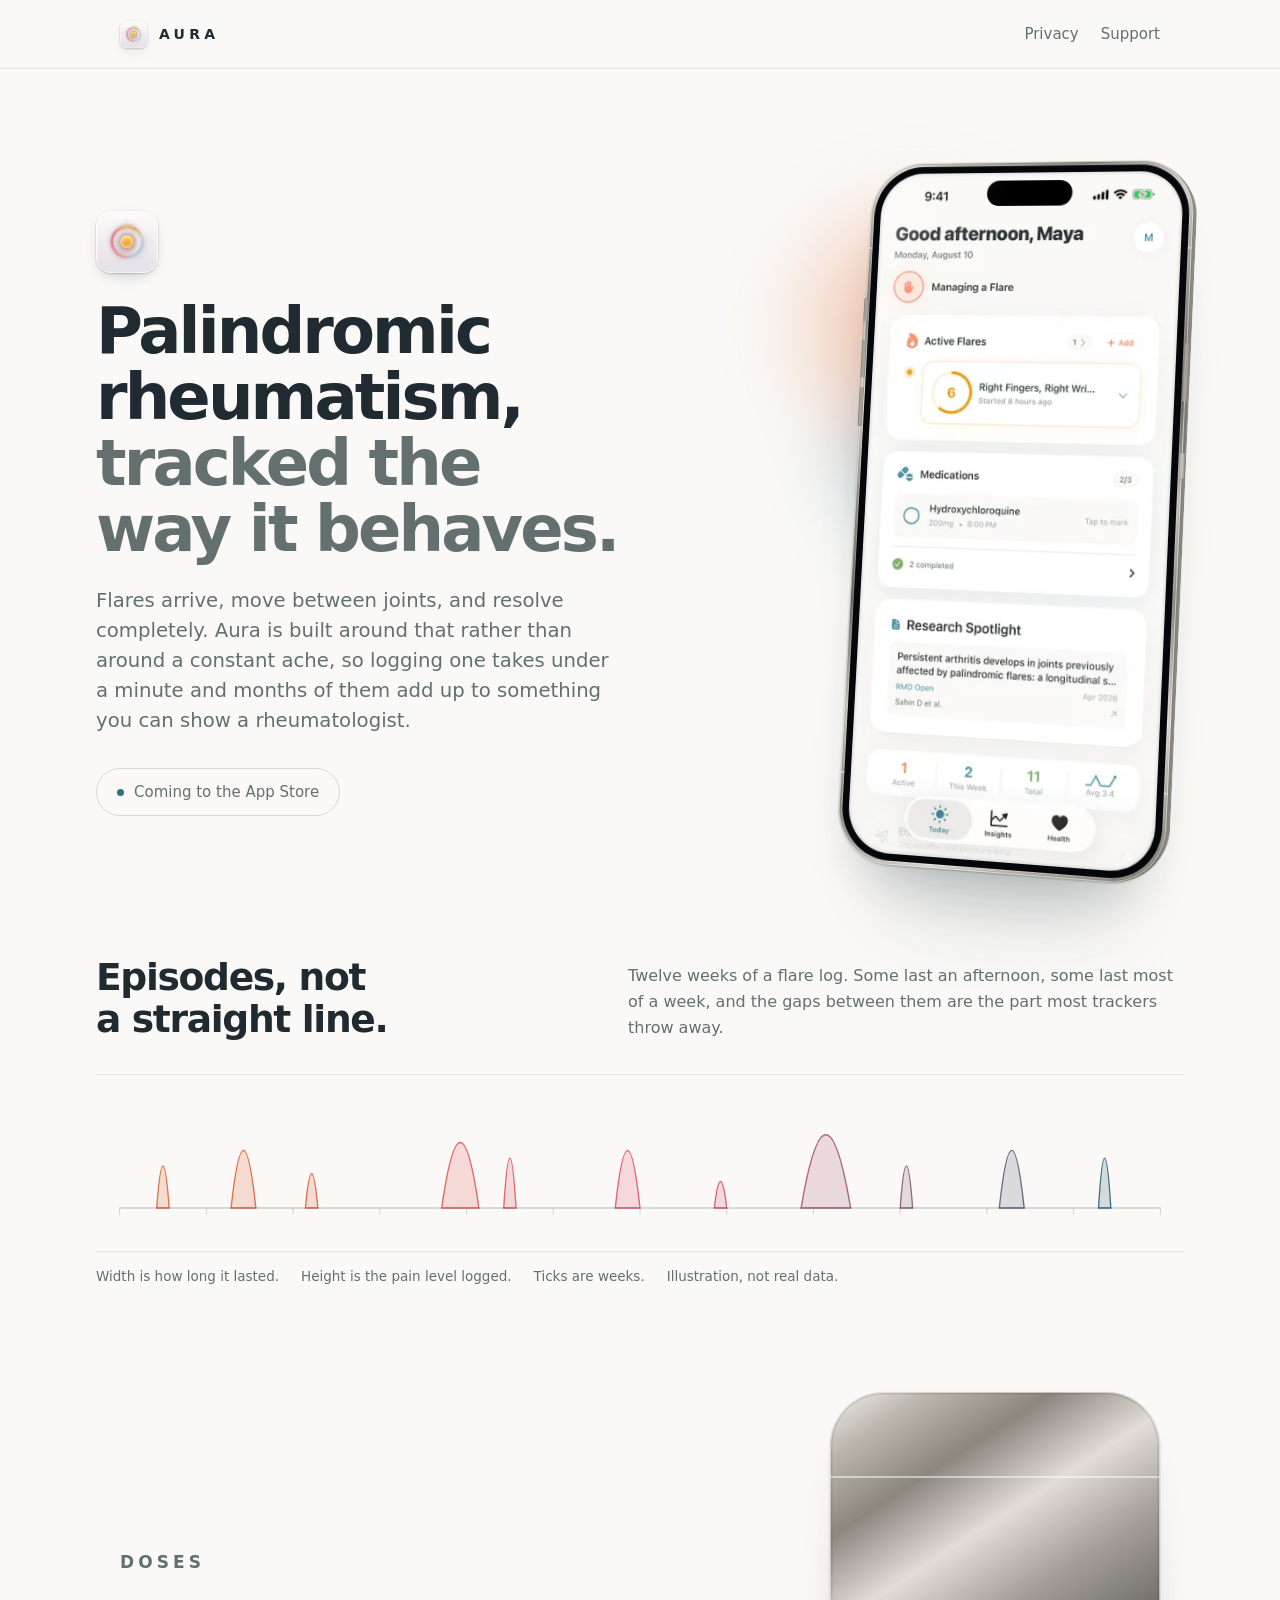
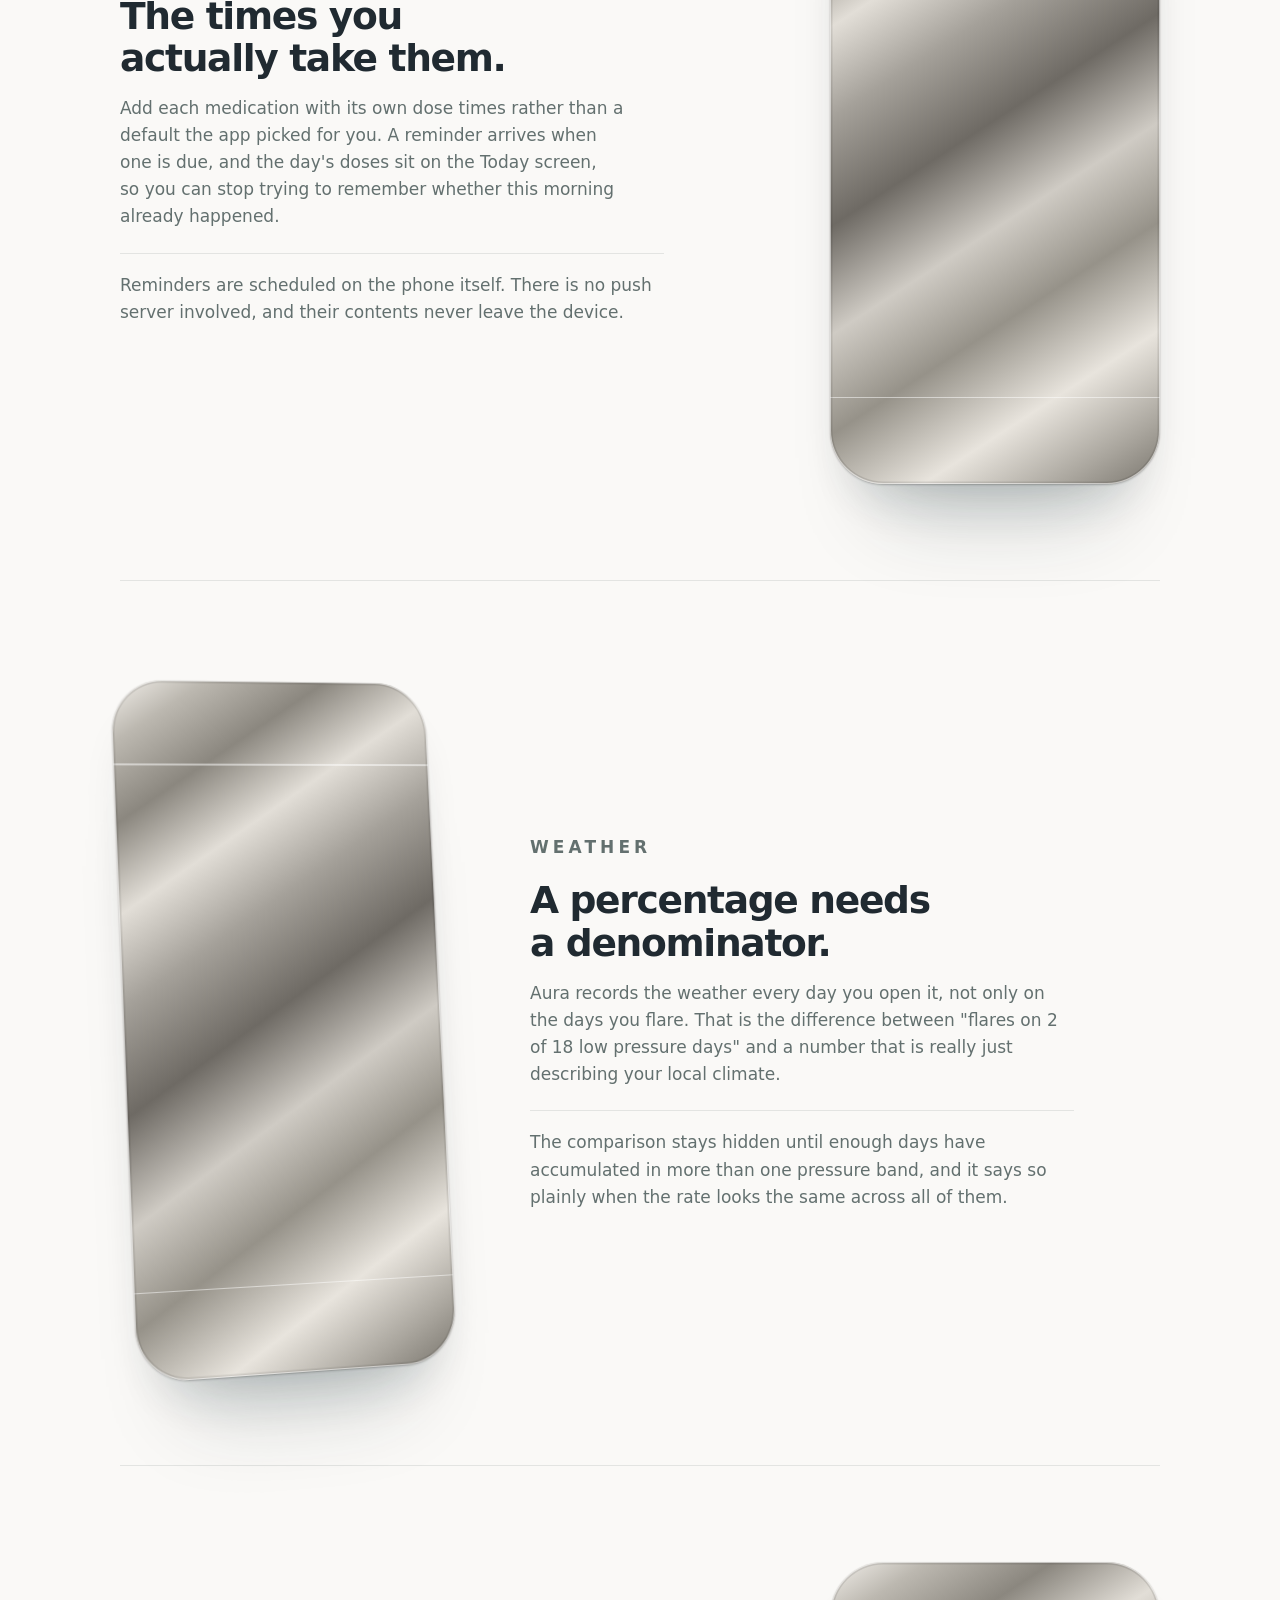
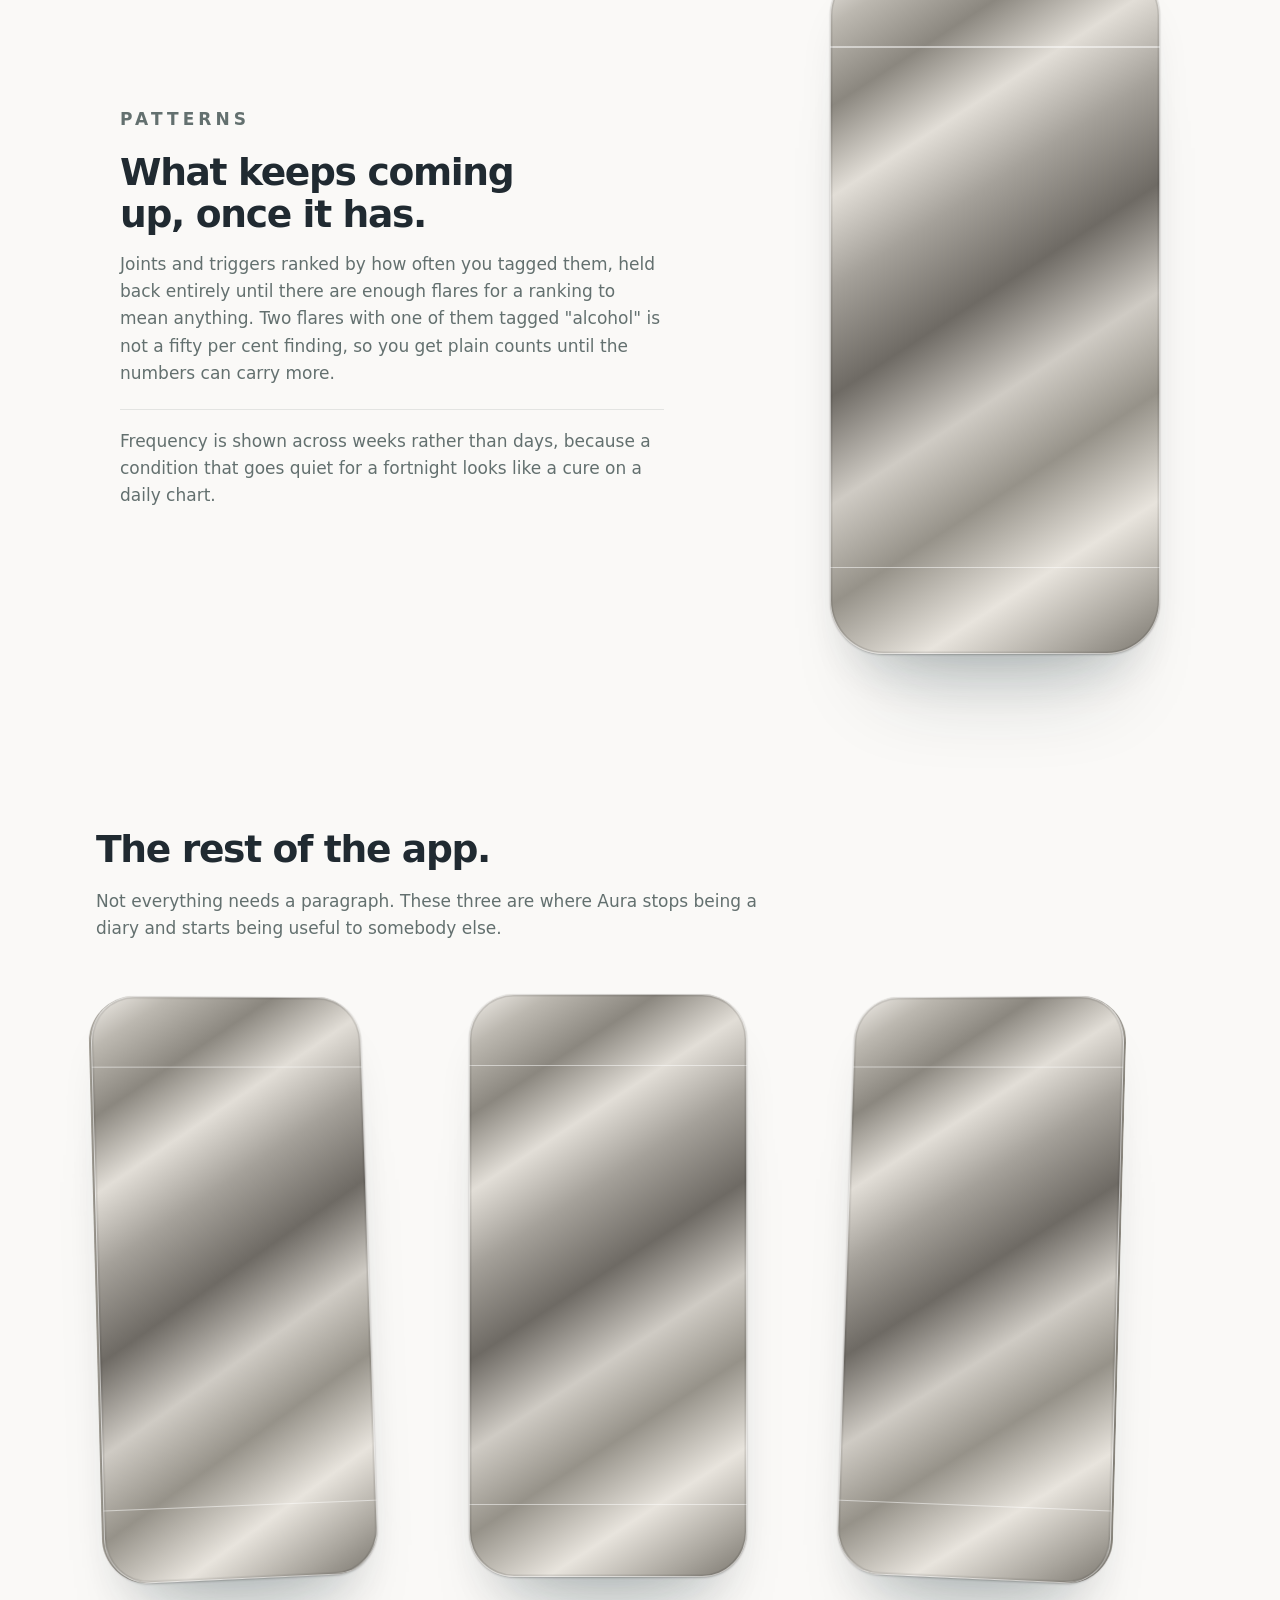
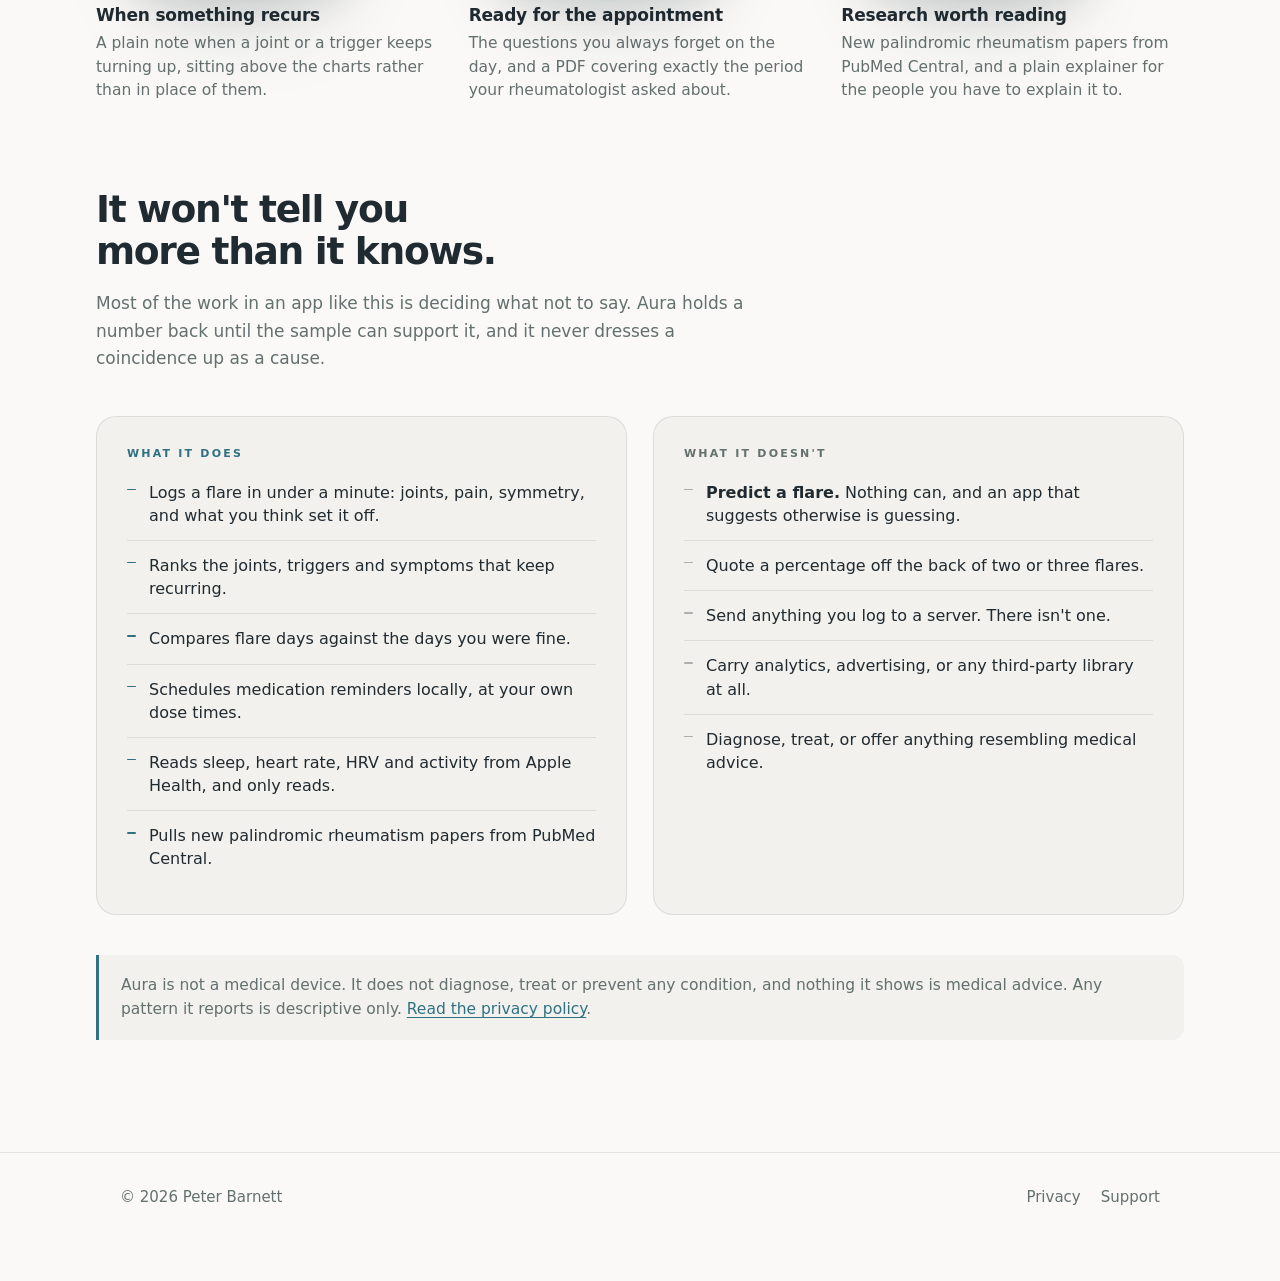
==== commit bfb983f3: "Build the phone properly, and stop tilting all of them Three things were wrong with the device. The " ====
--- a/index.html
+++ b/index.html
@@ -44,23 +44,24 @@
         <p class="status"><span class="dot"></span> Coming to the App Store</p>
       </div>
 
-      <div class="phone">
+      <div class="phone near-left">
         <div class="phone-body">
-          <span class="phone-edge" style="--z:-5px"></span>
-          <span class="phone-edge" style="--z:-10px"></span>
-          <span class="phone-edge" style="--z:-15px"></span>
-          <span class="phone-button left" style="top:19%;height:5.5%"></span>
-          <span class="phone-button left" style="top:27%;height:9%"></span>
-          <span class="phone-button left" style="top:38%;height:9%"></span>
-          <span class="phone-button right" style="top:31%;height:13%"></span>
-          <div class="phone-screen">
-            <img src="shots/today.webp"
-                 srcset="shots/today.webp 1x, shots/today@2x.webp 2x"
-                 width="360" height="782" fetchpriority="high"
-                 alt="Aura's Today screen: an active flare in the right fingers and wrist at pain level 6 that started six hours ago, two of three medication doses taken, and a recent research paper on palindromic flares.">
-            <span class="phone-island"></span>
-          </div>
-          <span class="phone-glare"></span>
+          <span class="phone-edge" style="--z:.25"></span>
+          <span class="phone-edge" style="--z:.5"></span>
+          <span class="phone-edge" style="--z:.75"></span>
+          <span class="phone-edge" style="--z:1"></span>
+          <span class="phone-keys"></span>
+          <span class="phone-power"></span>
+          <div class="phone-glass">
+            <div class="phone-screen">
+              <img src="shots/today.webp"
+                   srcset="shots/today.webp 1x, shots/today@2x.webp 2x"
+                   width="360" height="782" fetchpriority="high"
+                   alt="Aura's Today screen: an active flare in the right fingers and wrist at pain level 6 that started six hours ago, two of three medication doses taken, and a recent research paper on palindromic flares.">
+              <span class="phone-island"></span>
+              <span class="phone-glare"></span>
+            </div>
+          </div>
         </div>
       </div>
     </div>
@@ -146,21 +147,22 @@
       </div>
       <div class="phone">
         <div class="phone-body">
-          <span class="phone-edge" style="--z:-5px"></span>
-          <span class="phone-edge" style="--z:-10px"></span>
-          <span class="phone-edge" style="--z:-15px"></span>
-          <span class="phone-button left" style="top:19%;height:5.5%"></span>
-          <span class="phone-button left" style="top:27%;height:9%"></span>
-          <span class="phone-button left" style="top:38%;height:9%"></span>
-          <span class="phone-button right" style="top:31%;height:13%"></span>
-          <div class="phone-screen">
-            <img src="shots/medications.webp"
-                 srcset="shots/medications.webp 1x, shots/medications@2x.webp 2x"
-                 width="360" height="782" loading="lazy"
-                 alt="The medications screen: two of three doses taken today, a schedule showing hydroxychloroquine at 8:04am and naproxen at 9:04am marked taken, and an evening dose still due.">
-            <span class="phone-island"></span>
-          </div>
-          <span class="phone-glare"></span>
+          <span class="phone-edge" style="--z:.25"></span>
+          <span class="phone-edge" style="--z:.5"></span>
+          <span class="phone-edge" style="--z:.75"></span>
+          <span class="phone-edge" style="--z:1"></span>
+          <span class="phone-keys"></span>
+          <span class="phone-power"></span>
+          <div class="phone-glass">
+            <div class="phone-screen">
+              <img src="shots/medications.webp"
+                   srcset="shots/medications.webp 1x, shots/medications@2x.webp 2x"
+                   width="360" height="782" loading="lazy"
+                   alt="The medications screen: two of three doses taken today, a schedule showing hydroxychloroquine at 8:04am and naproxen at 9:04am marked taken, and an evening dose still due.">
+              <span class="phone-island"></span>
+              <span class="phone-glare"></span>
+            </div>
+          </div>
         </div>
       </div>
     </section>
@@ -179,23 +181,24 @@
           band, and it says so plainly when the rate looks the same across all of them.
         </p>
       </div>
-      <div class="phone">
+      <div class="phone near-right">
         <div class="phone-body">
-          <span class="phone-edge" style="--z:-5px"></span>
-          <span class="phone-edge" style="--z:-10px"></span>
-          <span class="phone-edge" style="--z:-15px"></span>
-          <span class="phone-button left" style="top:19%;height:5.5%"></span>
-          <span class="phone-button left" style="top:27%;height:9%"></span>
-          <span class="phone-button left" style="top:38%;height:9%"></span>
-          <span class="phone-button right" style="top:31%;height:13%"></span>
-          <div class="phone-screen">
-            <img src="shots/weather.webp"
-                 srcset="shots/weather.webp 1x, shots/weather@2x.webp 2x"
-                 width="360" height="782" loading="lazy"
-                 alt="A chart of flare rate by barometric pressure: flares on 2 of 18 low-pressure days, 4 of 34 normal, and 5 of 32 high, with a note that the rate looks similar across conditions.">
-            <span class="phone-island"></span>
-          </div>
-          <span class="phone-glare"></span>
+          <span class="phone-edge" style="--z:.25"></span>
+          <span class="phone-edge" style="--z:.5"></span>
+          <span class="phone-edge" style="--z:.75"></span>
+          <span class="phone-edge" style="--z:1"></span>
+          <span class="phone-keys"></span>
+          <span class="phone-power"></span>
+          <div class="phone-glass">
+            <div class="phone-screen">
+              <img src="shots/weather.webp"
+                   srcset="shots/weather.webp 1x, shots/weather@2x.webp 2x"
+                   width="360" height="782" loading="lazy"
+                   alt="A chart of flare rate by barometric pressure: flares on 2 of 18 low-pressure days, 4 of 34 normal, and 5 of 32 high, with a note that the rate looks similar across conditions.">
+              <span class="phone-island"></span>
+              <span class="phone-glare"></span>
+            </div>
+          </div>
         </div>
       </div>
     </section>
@@ -217,60 +220,110 @@
       </div>
       <div class="phone">
         <div class="phone-body">
-          <span class="phone-edge" style="--z:-5px"></span>
-          <span class="phone-edge" style="--z:-10px"></span>
-          <span class="phone-edge" style="--z:-15px"></span>
-          <span class="phone-button left" style="top:19%;height:5.5%"></span>
-          <span class="phone-button left" style="top:27%;height:9%"></span>
-          <span class="phone-button left" style="top:38%;height:9%"></span>
-          <span class="phone-button right" style="top:31%;height:13%"></span>
-          <div class="phone-screen">
-            <img src="shots/patterns.webp"
-                 srcset="shots/patterns.webp 1x, shots/patterns@2x.webp 2x"
-                 width="360" height="782" loading="lazy"
-                 alt="Joint and trigger rankings: right wrist in 4 of 11 flares, left knee in 2, and stress the most tagged trigger at 5 of 11 flares.">
-            <span class="phone-island"></span>
-          </div>
-          <span class="phone-glare"></span>
+          <span class="phone-edge" style="--z:.25"></span>
+          <span class="phone-edge" style="--z:.5"></span>
+          <span class="phone-edge" style="--z:.75"></span>
+          <span class="phone-edge" style="--z:1"></span>
+          <span class="phone-keys"></span>
+          <span class="phone-power"></span>
+          <div class="phone-glass">
+            <div class="phone-screen">
+              <img src="shots/patterns.webp"
+                   srcset="shots/patterns.webp 1x, shots/patterns@2x.webp 2x"
+                   width="360" height="782" loading="lazy"
+                   alt="Joint and trigger rankings: right wrist in 4 of 11 flares, left knee in 2, and stress the most tagged trigger at 5 of 11 flares.">
+              <span class="phone-island"></span>
+              <span class="phone-glare"></span>
+            </div>
+          </div>
         </div>
       </div>
     </section>
 
-    <section class="feature flip">
-      <div class="feature-text">
-        <p class="label">Appointments</p>
-        <h2>Ready for the ten minutes you get.</h2>
-        <p>
-          Keep a running list of the questions you always forget on the day, then export a PDF
-          covering exactly the period your rheumatologist asked about. Counts and dates, with no
-          interpretation added on top.
-        </p>
-        <p class="feature-note">
-          The file is written on your device and shared only through the iOS share sheet, only when
-          you choose to.
-        </p>
-      </div>
-      <div class="phone">
-        <div class="phone-body">
-          <span class="phone-edge" style="--z:-5px"></span>
-          <span class="phone-edge" style="--z:-10px"></span>
-          <span class="phone-edge" style="--z:-15px"></span>
-          <span class="phone-button left" style="top:19%;height:5.5%"></span>
-          <span class="phone-button left" style="top:27%;height:9%"></span>
-          <span class="phone-button left" style="top:38%;height:9%"></span>
-          <span class="phone-button right" style="top:31%;height:13%"></span>
-          <div class="phone-screen">
-            <img src="shots/doctor.webp"
-                 srcset="shots/doctor.webp 1x, shots/doctor@2x.webp 2x"
-                 width="360" height="782" loading="lazy"
-                 alt="Doctor Mode: a report period starting 12 May 2026, two saved questions about morning stiffness and what else to track, and a button to generate the summary.">
-            <span class="phone-island"></span>
-          </div>
-          <span class="phone-glare"></span>
-        </div>
-      </div>
-    </section>
-
+  </div>
+
+  <div class="wrap lineup">
+    <div class="narrow">
+      <h2>The rest of the app.</h2>
+      <p class="muted">
+        Not everything needs a paragraph. These three are where Aura stops being a diary and
+        starts being useful to somebody else.
+      </p>
+    </div>
+
+    <div class="lineup-grid">
+      <figure>
+        <div class="phone">
+          <div class="phone-body">
+            <span class="phone-edge" style="--z:.25"></span>
+            <span class="phone-edge" style="--z:.5"></span>
+            <span class="phone-edge" style="--z:.75"></span>
+            <span class="phone-edge" style="--z:1"></span>
+            <span class="phone-keys"></span>
+            <span class="phone-power"></span>
+            <div class="phone-glass">
+              <div class="phone-screen">
+                <img src="shots/notices.webp"
+                     srcset="shots/notices.webp 1x, shots/notices@2x.webp 2x"
+                     width="360" height="782" loading="lazy"
+                     alt="The analytics view over 90 days: a note that the right fingers were affected in 5 recent flares and another that stress was tagged in 4, above a flare frequency chart.">
+                <span class="phone-island"></span>
+                <span class="phone-glare"></span>
+              </div>
+            </div>
+          </div>
+        </div>
+        <figcaption><b>When something recurs</b>A plain note when a joint or a trigger keeps turning up, sitting above the charts rather than in place of them.</figcaption>
+      </figure>
+
+      <figure>
+        <div class="phone">
+          <div class="phone-body">
+            <span class="phone-edge" style="--z:.25"></span>
+            <span class="phone-edge" style="--z:.5"></span>
+            <span class="phone-edge" style="--z:.75"></span>
+            <span class="phone-edge" style="--z:1"></span>
+            <span class="phone-keys"></span>
+            <span class="phone-power"></span>
+            <div class="phone-glass">
+              <div class="phone-screen">
+                <img src="shots/doctor.webp"
+                     srcset="shots/doctor.webp 1x, shots/doctor@2x.webp 2x"
+                     width="360" height="782" loading="lazy"
+                     alt="Doctor Mode: a report period starting 12 May 2026, two saved questions about morning stiffness and what else to track, and a button to generate the summary.">
+                <span class="phone-island"></span>
+                <span class="phone-glare"></span>
+              </div>
+            </div>
+          </div>
+        </div>
+        <figcaption><b>Ready for the appointment</b>The questions you always forget on the day, and a PDF covering exactly the period your rheumatologist asked about.</figcaption>
+      </figure>
+
+      <figure>
+        <div class="phone">
+          <div class="phone-body">
+            <span class="phone-edge" style="--z:.25"></span>
+            <span class="phone-edge" style="--z:.5"></span>
+            <span class="phone-edge" style="--z:.75"></span>
+            <span class="phone-edge" style="--z:1"></span>
+            <span class="phone-keys"></span>
+            <span class="phone-power"></span>
+            <div class="phone-glass">
+              <div class="phone-screen">
+                <img src="shots/research.webp"
+                     srcset="shots/research.webp 1x, shots/research@2x.webp 2x"
+                     width="360" height="782" loading="lazy"
+                     alt="The research tab: a recent RMD Open paper on persistent arthritis in joints previously affected by palindromic flares, above a plain explainer of the condition.">
+                <span class="phone-island"></span>
+                <span class="phone-glare"></span>
+              </div>
+            </div>
+          </div>
+        </div>
+        <figcaption><b>Research worth reading</b>New palindromic rheumatism papers from PubMed Central, and a plain explainer for the people you have to explain it to.</figcaption>
+      </figure>
+    </div>
   </div>
 
   <div class="wrap claims">
--- a/style.css
+++ b/style.css
@@ -232,52 +232,95 @@
    width and one theme; this one reflows, stays sharp on any display, and the screenshot inside
    it is the app's own pixels at 2x, untouched.
  *
- * Proportions are the iPhone 16 Pro Max's, which is the device the captures came from: the body
- * is 77.6mm across with a 71.6mm screen, so the rail is 3.7% of the width on every side, and the
- * corner radius is 13.5% horizontally against 6.4% vertically. */
+ * Every proportion below is the iPhone 16 Pro Max's, which is the device the captures came from.
+ * Across its 77.6mm width: 1.0mm of titanium rail, 1.5mm of black glass border, then the 71.6mm
+ * display. The corner is anchored on the display, whose radius Apple publishes as 62pt of a
+ * 440pt width, near enough a seventh; the two layers outside it add their own thickness to that.
+ * Getting the black border and that radius right is most of what makes this read as a phone
+ * rather than as a rounded rectangle.
+ *
+ * Default is straight on. Tilt is opt in, per instance, through .near-left and .near-right,
+ * named for the edge that ends up closest to the viewer. */
 .phone {
-  --ry: -17deg;                 /* turn */
-  --rx: 5deg;                   /* tip back */
-  --rz: 1.4deg;                 /* the hand is never quite level */
-  --depth: 15px;
+  --ry: 0deg;                   /* turn */
+  --rx: 0deg;                   /* tip back */
+  --rz: 0deg;                   /* the hand is never quite level */
+  --depth: 0px;
+  --edge: none;                 /* the side wall only exists once it turns */
   position: relative;
   width: 100%;
   max-width: 340px;
-  perspective: 1500px;
+  /* Long, like a product shot taken on a 100mm lens. A short perspective splays the near edge
+     and reads as a video game asset. */
+  perspective: 2400px;
   perspective-origin: 50% 42%;
 }
+.phone.near-left  { --ry: -17deg; --rx: 5deg; --rz:  1.4deg; --depth: 16px; --edge: block; }
+.phone.near-right { --ry:  16deg; --rx: 5deg; --rz: -1.2deg; --depth: 16px; --edge: block; }
+
 .phone-body {
   position: relative;
-  padding: 3.7%;
-  border-radius: 13.5% / 6.4%;
+  padding: 1.29%;
+  border-radius: 16.2% / 7.77%;
   transform-style: preserve-3d;
   transform: rotateY(var(--ry)) rotateX(var(--rx)) rotateZ(var(--rz));
   background:
-    linear-gradient(148deg,
-      #E9E6E1 0%, #A6A29B 11%, #DBD7D0 23%, #7C7872 42%,
-      #CFCBC4 57%, #86827C 74%, #D9D5CE 88%, #A8A49D 100%);
+    /* The two antenna splits. They sit on the rail and are covered by the glass across the
+       middle, which is exactly where they are on the real thing. */
+    linear-gradient(180deg, transparent 12.2%, rgba(255, 255, 255, 0.5) 12.2% 12.42%, transparent 12.42%),
+    linear-gradient(180deg, transparent 87.4%, rgba(255, 255, 255, 0.5) 87.4% 87.62%, transparent 87.62%),
+    /* Brushed titanium: enough stops to give it two specular bands and a dark side, because a
+       three-stop gradient looks like plastic. */
+    linear-gradient(147deg,
+      #F4F1EC 0%, #BCB8B0 7%, #8B877F 16%, #E2DED7 26%, #A5A19A 36%,
+      #6E6A64 48%, #CFCBC4 60%, #969289 71%, #E8E4DD 83%, #A9A59D 93%, #7A766E 100%);
   box-shadow:
-    0 2px 3px rgba(0, 0, 0, 0.18),
-    0 40px 70px -34px var(--cast),
-    0 90px 90px -60px var(--cast);
-}
-
-/* Three plates stacked behind the front face give the body a side wall when it turns. One plate
-   alone leaves a hollow you can see straight through at this angle. */
+    inset 0 0 0 1px rgba(255, 255, 255, 0.55),      /* the chamfer catching light */
+    inset 0 0 0 2.5px rgba(0, 0, 0, 0.10),          /* and turning away again */
+    0 1px 2px rgba(0, 0, 0, 0.24),
+    0 34px 56px -30px var(--cast),
+    0 80px 90px -56px var(--cast);
+}
+
+/* An iPhone corner is a superellipse, not a circular arc, and the difference shows up as the
+   black border looking fatter at 45 degrees than along the edges. Browsers that can draw one get
+   the real shape; the rest keep the arc, which nobody who has not measured it will notice. */
+@supports (corner-shape: squircle) {
+  .phone-body,
+  .phone-edge,
+  .phone-glass,
+  .phone-screen { corner-shape: squircle; }
+}
+
+/* Plates stacked behind the front face give the body a side wall when it turns. One plate alone
+   leaves a hollow you can see straight through. They switch off entirely on a phone that is
+   facing you, which has no visible side: left on, they land in the same plane as the front face
+   and, being later in the DOM, paint over the rail. */
 .phone-edge {
+  display: var(--edge);
   position: absolute;
   inset: 0;
   border-radius: inherit;
-  transform: translateZ(var(--z));
-  background: linear-gradient(90deg, #5F5C57, #3B3936 55%, #6B6862);
+  transform: translateZ(calc(var(--depth) * var(--z) * -1));
+  background: linear-gradient(90deg, #A29E95, #625F57 38%, #55524B 62%, #918D84);
+}
+
+/* The black border between the rail and the display. Leaving this out is the single thing that
+   makes a CSS phone look like a screenshot with rounded corners. */
+.phone-glass {
+  position: relative;
+  padding: 1.98%;
+  border-radius: 15.5% / 7.3%;
+  background: #06070B;
+  box-shadow: 0 0 0 0.5px rgba(255, 255, 255, 0.16),   /* cover glass meeting the rail */
+              inset 0 1px 1px rgba(255, 255, 255, 0.10);
 }
 
 .phone-screen {
   position: relative;
   overflow: hidden;
-  border-radius: 10.6% / 4.9%;
-  background: #05070A;
-  box-shadow: 0 0 0 1px rgba(0, 0, 0, 0.55);
+  border-radius: 14.1% / 6.5%;
+  background: #000;
 }
 .phone-screen img { display: block; width: 100%; height: auto; }
 
@@ -289,41 +332,65 @@
   aspect-ratio: 125 / 36;
   transform: translateX(-50%);
   border-radius: 999px;
-  background: #05070A;
-}
-
-/* One soft band across the glass, at the angle the body is turned. Kept under 20% alpha: a
-   convincing reflection on a screenshot is one you have to look for. */
+  background: #000;
+}
+
+/* One soft band across the glass at the angle the body is turned, plus a darker edge where the
+   display sits under the cover glass. Kept low: a convincing reflection is one you have to look
+   for. */
 .phone-glare {
   position: absolute;
   inset: 0;
   border-radius: inherit;
   pointer-events: none;
   background: linear-gradient(104deg,
-    rgba(255, 255, 255, 0.30) 0%,
-    rgba(255, 255, 255, 0.09) 15%,
-    rgba(255, 255, 255, 0) 31%,
-    rgba(255, 255, 255, 0) 63%,
-    rgba(255, 255, 255, 0.11) 76%,
-    rgba(255, 255, 255, 0) 90%);
-}
-
-.phone-button {
-  position: absolute;
-  width: 0.9%;
+    rgba(255, 255, 255, 0.26) 0%,
+    rgba(255, 255, 255, 0.08) 14%,
+    rgba(255, 255, 255, 0) 29%,
+    rgba(255, 255, 255, 0) 64%,
+    rgba(255, 255, 255, 0.10) 77%,
+    rgba(255, 255, 255, 0) 91%);
+  box-shadow: inset 0 0 4px rgba(0, 0, 0, 0.22);
+}
+
+/* Both key clusters are one element each, carved into buttons by hard gradient stops. Action,
+   volume up and volume down down the left; power and camera control on the right. */
+.phone-keys,
+.phone-power {
+  position: absolute;
+  width: 1.5%;
   border-radius: 2px;
-  background: linear-gradient(180deg, #8E8A84, #56534E);
-}
-.phone-button.left  { left: -0.5%; }
-.phone-button.right { right: -0.5%; }
+  box-shadow: inset 0 0 0 0.5px rgba(0, 0, 0, 0.28);
+}
+.phone-keys {
+  left: -0.72%;
+  top: 19.6%;
+  height: 18.6%;
+  background: linear-gradient(180deg,
+    #A6A29A 0 18.3%, transparent 18.3% 32.3%,
+    #A6A29A 32.3% 62.4%, transparent 62.4% 69.9%,
+    #A6A29A 69.9% 100%);
+}
+.phone-power {
+  right: -0.72%;
+  top: 25.5%;
+  height: 19.1%;
+  background: linear-gradient(180deg,
+    #A6A29A 0 43.5%, transparent 43.5% 81.2%,
+    #C2BEB6 81.2% 100%);
+}
 
 /* The tilt is a flourish, and a flourish that costs legibility on a 390px screen is not worth
-   keeping. Below the breakpoint the phone straightens up. */
+   keeping. Toward the narrow end the phones straighten up. */
 @media (max-width: 899px) {
-  .phone { --ry: -9deg; --rx: 3deg; --rz: 0.8deg; --depth: 10px; margin: 0 auto; }
+  .phone { margin: 0 auto; }
+  .phone.near-left { --ry: -9deg; --rx: 3deg; --rz: 0.8deg; --depth: 10px; }
+  .phone.near-right  { --ry:  9deg; --rx: 3deg; --rz: -0.8deg; --depth: 10px; }
 }
 @media (max-width: 560px) {
-  .phone { --ry: -7deg; --rx: 2deg; --rz: 0.5deg; --depth: 8px; max-width: 300px; }
+  .phone { max-width: 300px; }
+  .phone.near-left { --ry: -6deg; --rx: 2deg; --rz: 0.5deg; --depth: 7px; }
+  .phone.near-right  { --ry:  6deg; --rx: 2deg; --rz: -0.5deg; --depth: 7px; }
 }
 
 /* ---- The episode strip ----------------------------------------------- */
@@ -373,7 +440,6 @@
   .feature { grid-template-columns: minmax(0, 1fr) 330px; gap: 80px; padding: 96px 0; }
   .feature.flip { grid-template-columns: 330px minmax(0, 1fr); }
   .feature.flip .feature-text { order: 2; }
-  .feature.flip .phone { --ry: 15deg; --rz: -1.2deg; }
 }
 .feature-text p { color: var(--fg-2); font-size: 17px; max-width: 34rem; }
 .feature-text h2 { margin-bottom: 16px; }
@@ -385,6 +451,37 @@
   font-size: 15px;
   color: var(--fg-2);
   max-width: 34rem;
+}
+
+/* ---- The lineup ------------------------------------------------------ */
+
+/* Three at once, for the screens that need a caption rather than a paragraph. The outer two turn
+   inward so the row reads as a group and the middle one is the one facing you. */
+.lineup { padding: 78px 0 8px; }
+.lineup > .narrow { margin-bottom: 52px; }
+.lineup-grid { display: grid; gap: 52px 30px; }
+@media (min-width: 780px) { .lineup-grid { grid-template-columns: repeat(3, 1fr); } }
+
+.lineup figure { margin: 0; }
+.lineup .phone { max-width: 278px; }
+@media (min-width: 780px) {
+  .lineup figure:first-child .phone  { --ry:  12deg; --rx: 4deg; --rz: -0.9deg; --depth: 13px; --edge: block; }
+  .lineup figure:last-child .phone   { --ry: -12deg; --rx: 4deg; --rz:  0.9deg; --depth: 13px; --edge: block; }
+}
+
+.lineup figcaption {
+  margin-top: 26px;
+  font-size: 15.5px;
+  color: var(--fg-2);
+  line-height: 1.5;
+}
+.lineup figcaption b {
+  display: block;
+  color: var(--fg);
+  font-weight: 650;
+  font-size: 17px;
+  letter-spacing: -0.012em;
+  margin-bottom: 4px;
 }
 
 /* ---- Does / doesn't -------------------------------------------------- */
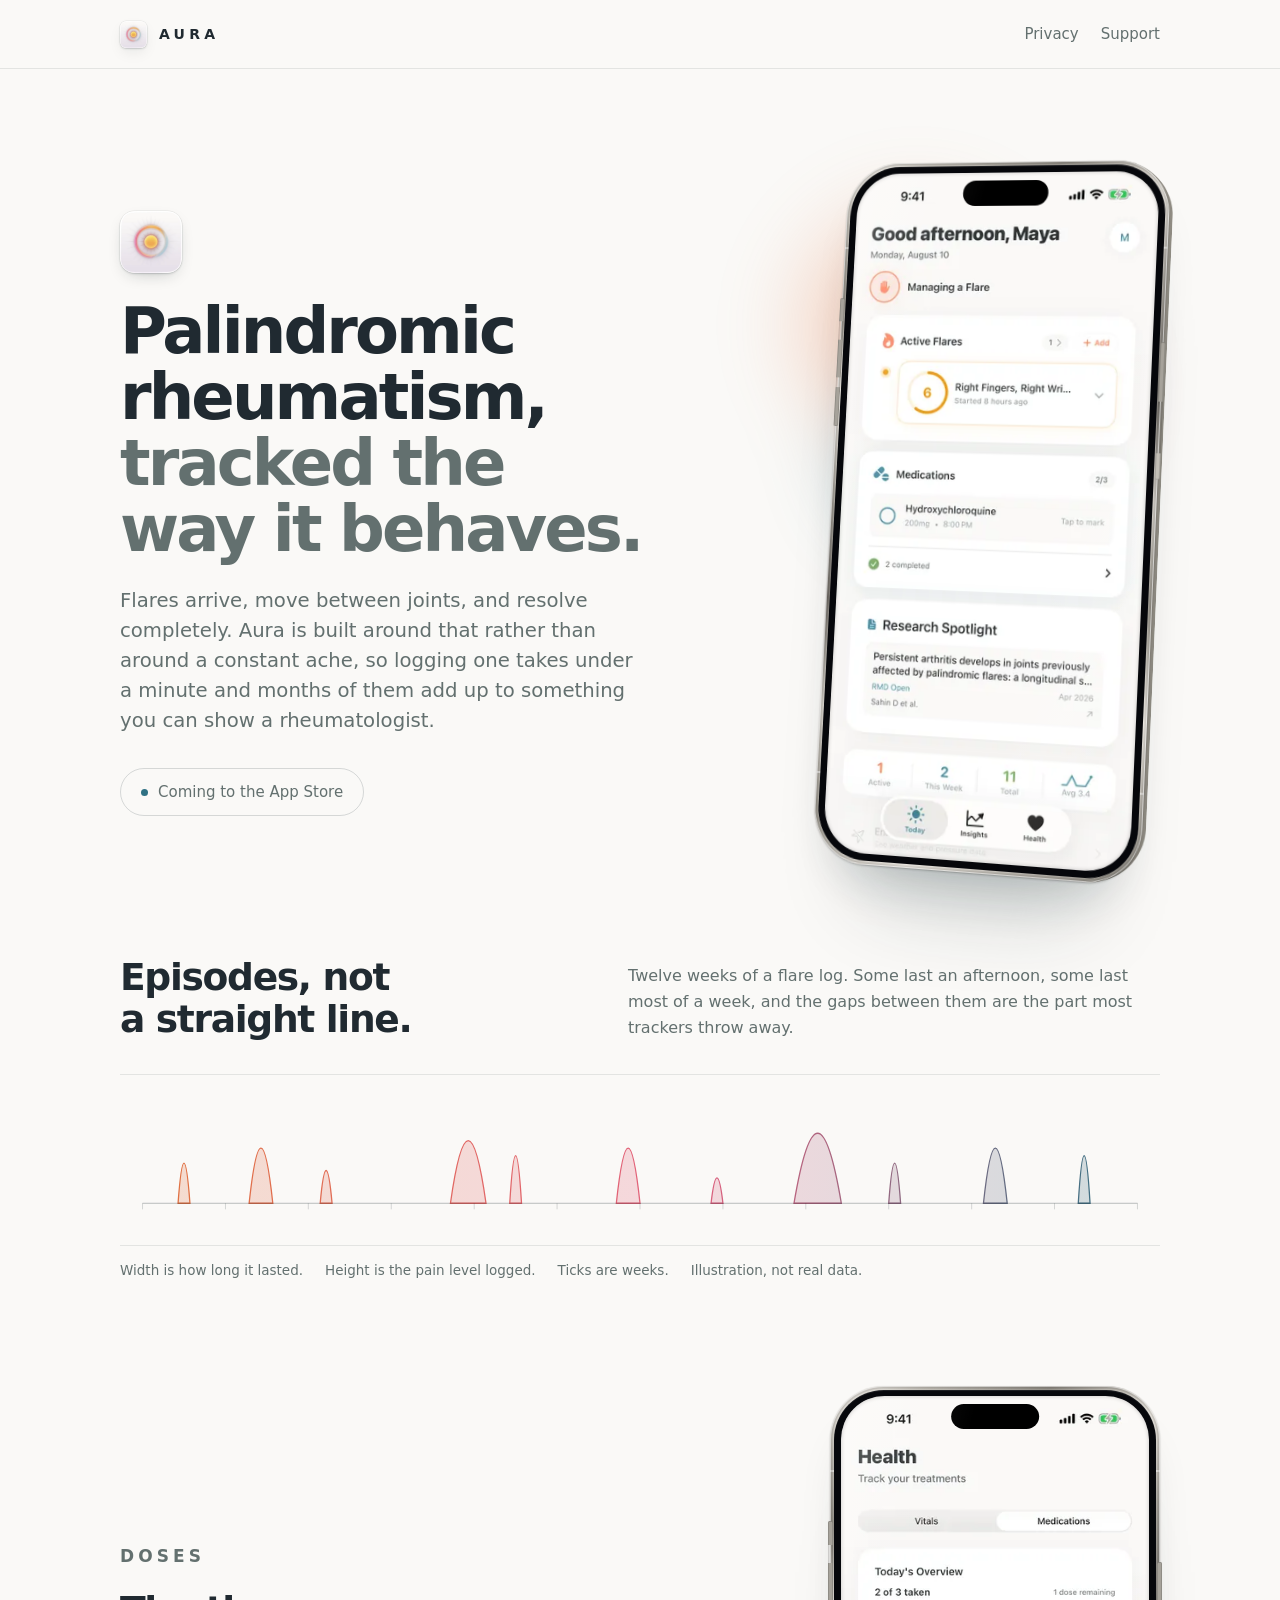
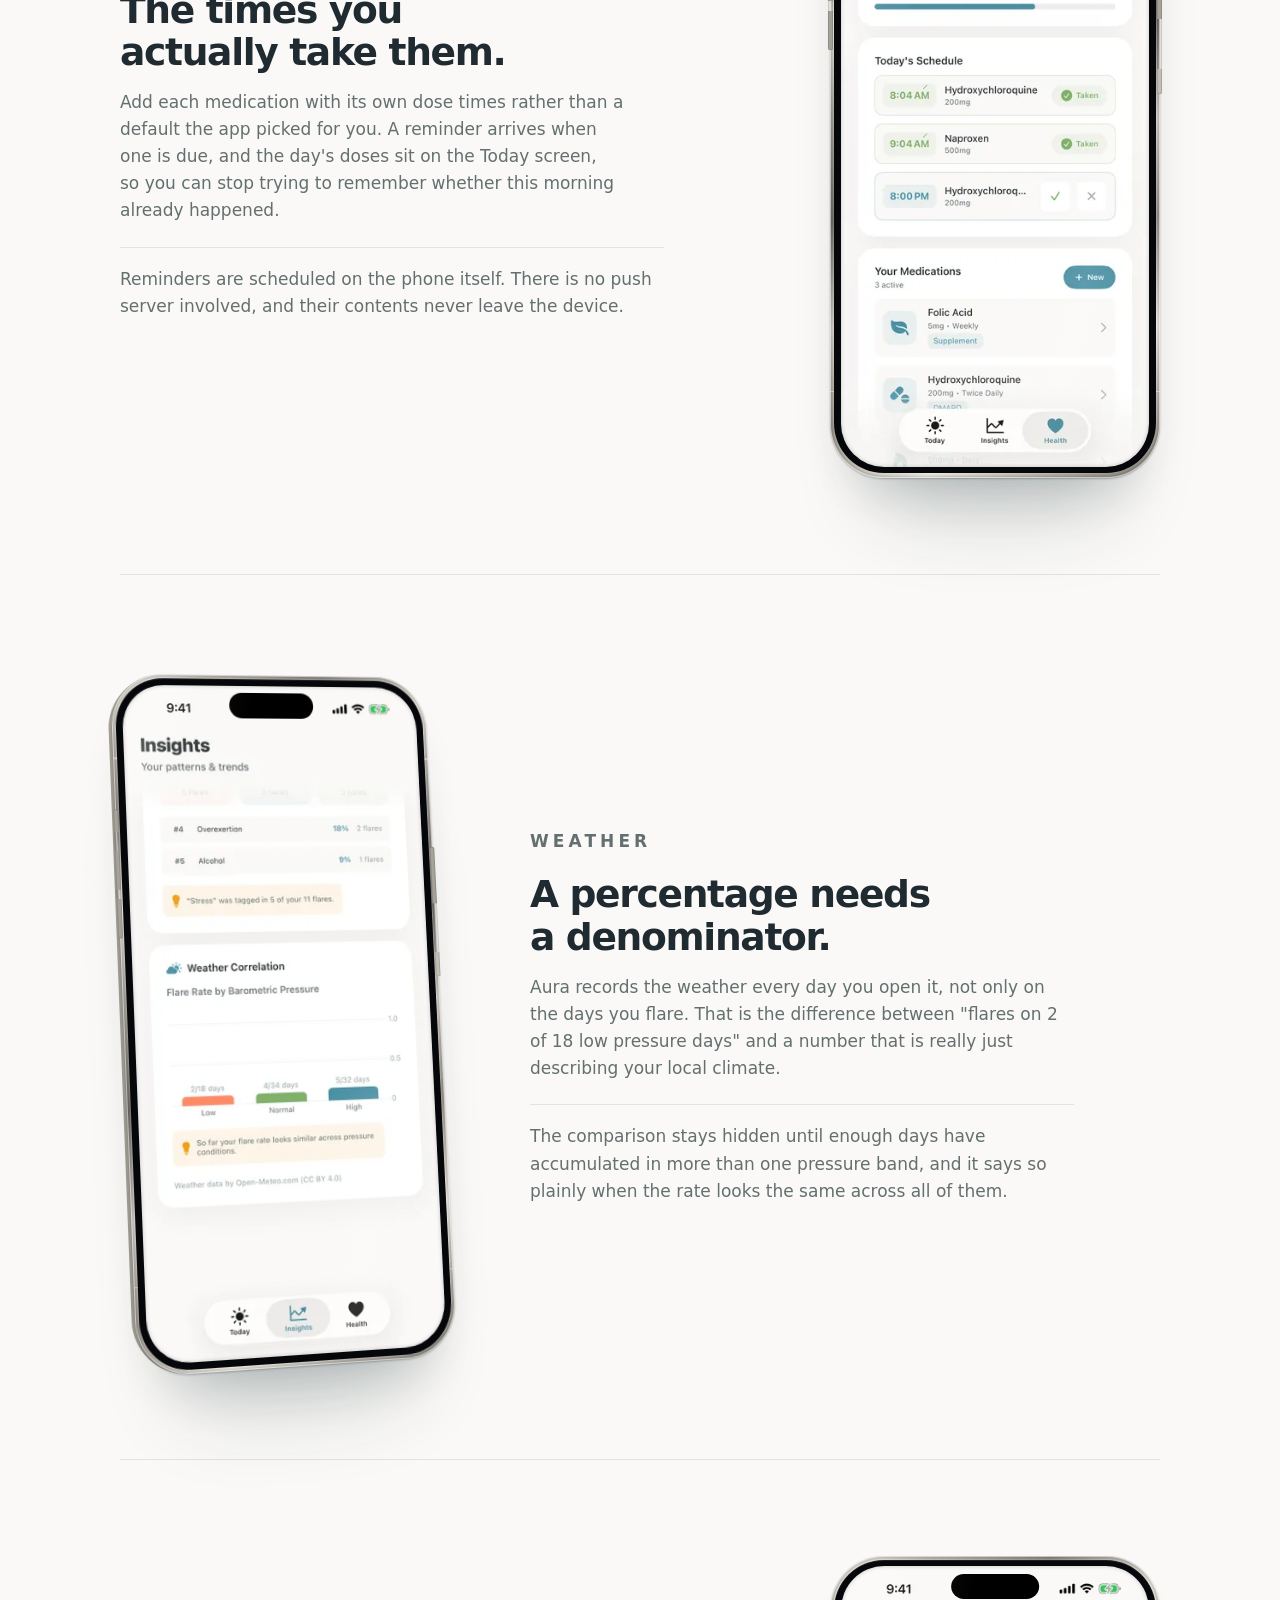
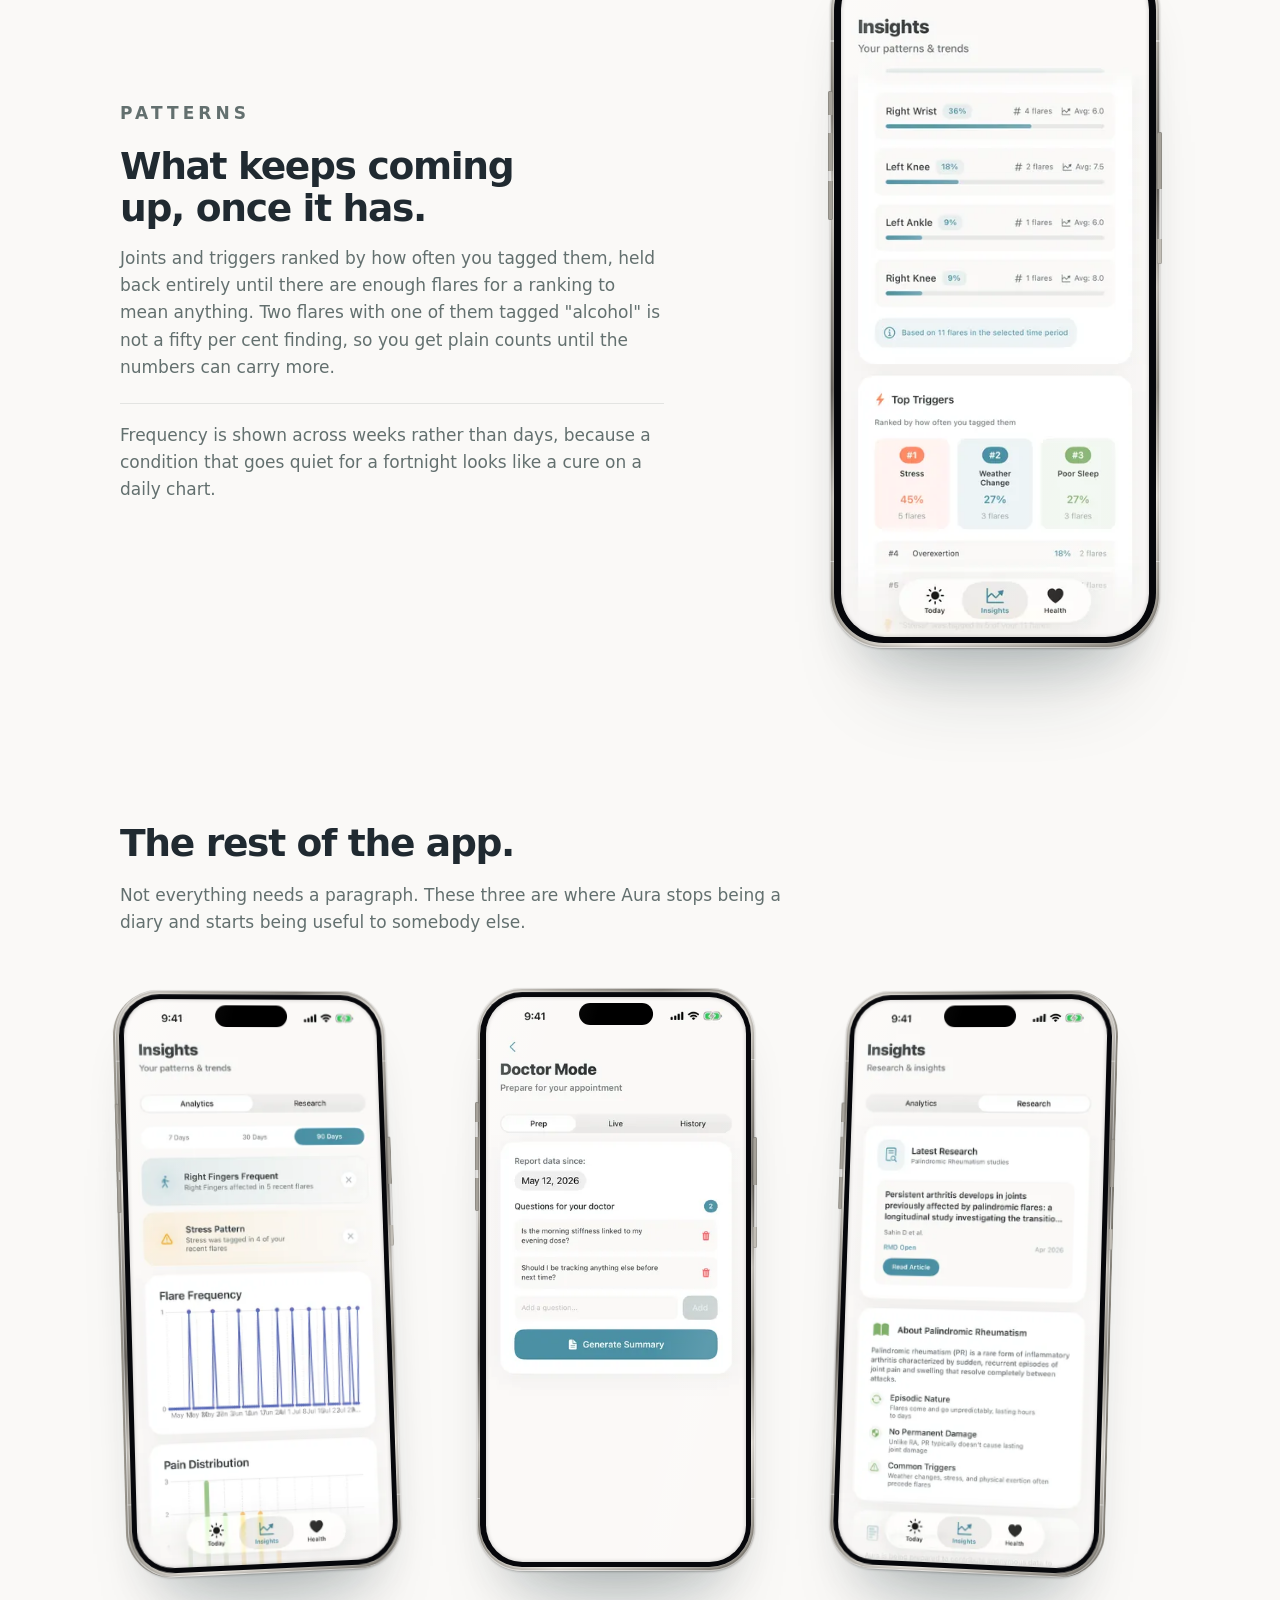
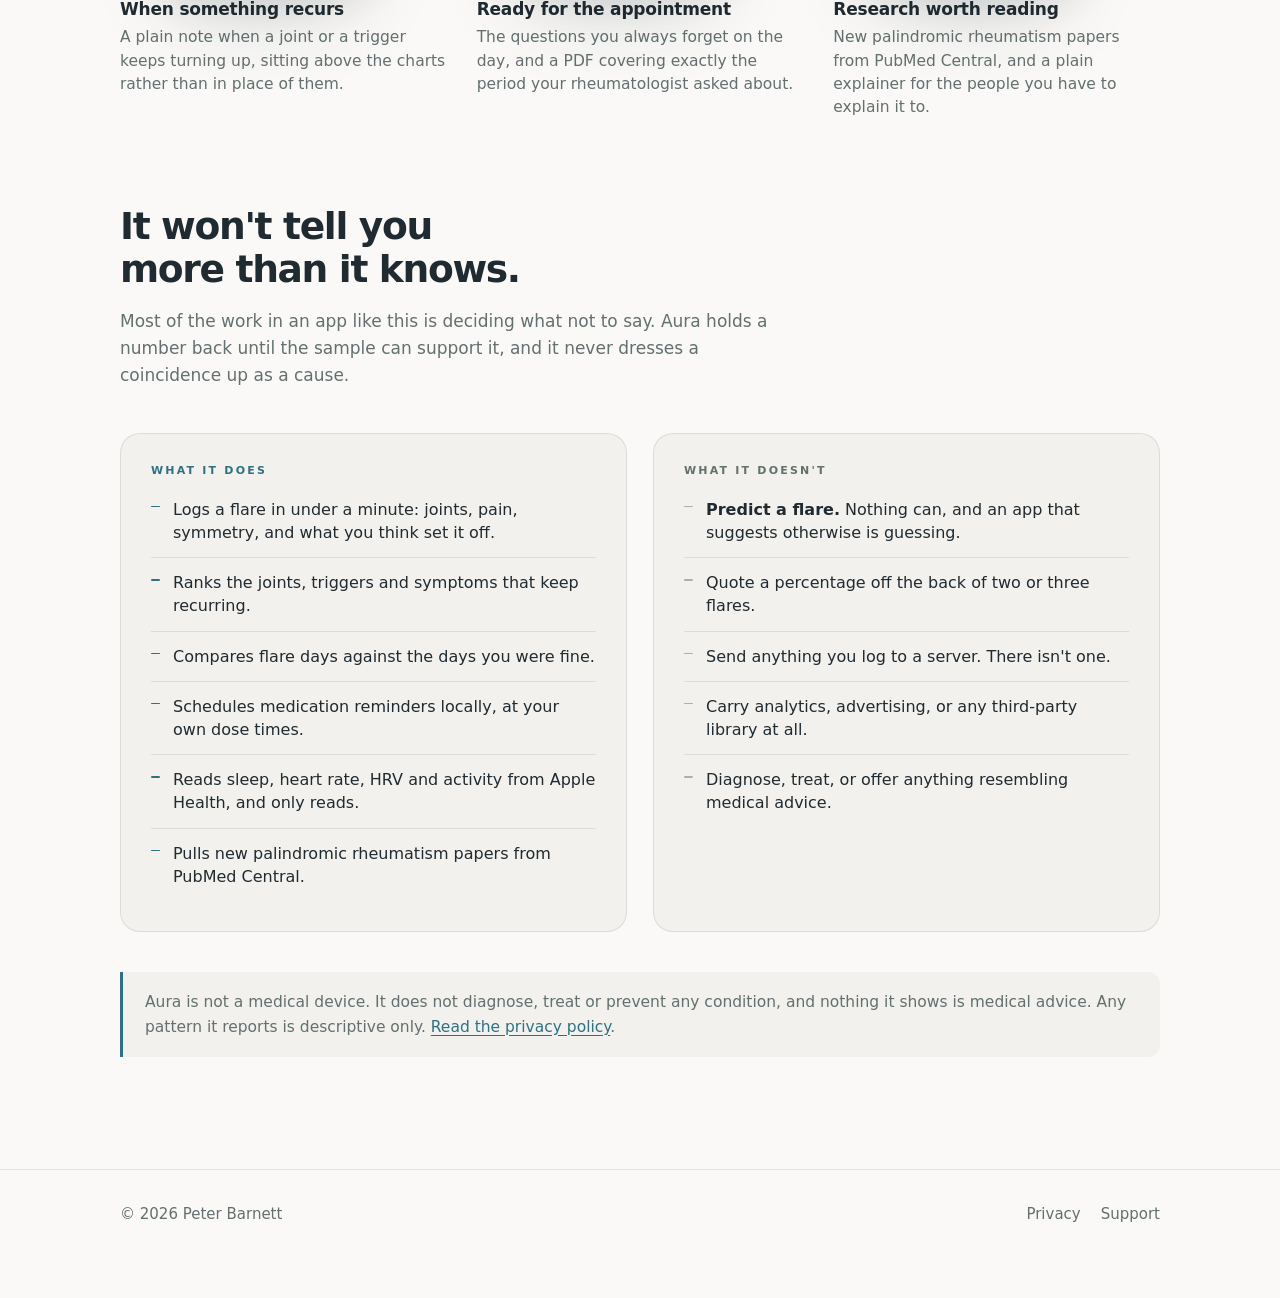
==== commit d3c01cca: "Take the icon assets from Apple's own iOS renders, and use the dark one for the tab The favicon was " ====
--- a/index.html
+++ b/index.html
@@ -12,6 +12,9 @@
 <meta property="og:type" content="website">
 <meta property="og:url" content="https://peterbarnett03.github.io/aura/">
 <meta property="og:image" content="https://peterbarnett03.github.io/aura/assets/og.jpg">
+<!-- The tab icon is the app icon's dark appearance, not the light one in the header. At 16px
+     the pale glass body dissolves into a light tab bar and leaves a stray orange dot; the dark
+     appearance is the same logo and reads on either chrome. -->
 <link rel="icon" type="image/png" sizes="64x64" href="assets/icon-64.png">
 <link rel="apple-touch-icon" href="assets/icon-180.png">
 <link rel="stylesheet" href="style.css">
--- a/style.css
+++ b/style.css
@@ -72,7 +72,11 @@
   text-rendering: optimizeLegibility;
 }
 
-.wrap { width: 100%; max-width: 68rem; margin: 0 auto; padding: 0 24px; }
+/* The page gutter. Anything that is also a .wrap must set padding-block, never the padding
+   shorthand: same specificity, later in the file, and the shorthand's implied zero takes the
+   gutter with it. Invisible on a desktop, where the max-width leaves slack either side, and
+   very visible on a phone, where the copy ends up against the glass. */
+.wrap { width: 100%; max-width: 68rem; margin: 0 auto; padding-inline: 24px; }
 .narrow { max-width: 42rem; }
 
 a { color: var(--accent); text-underline-offset: 3px; }
@@ -145,10 +149,10 @@
 
 /* ---- Hero ------------------------------------------------------------ */
 
-.hero { position: relative; padding: 72px 0 40px; }
+.hero { position: relative; padding-block: 72px 40px; }
 .hero-grid { display: grid; gap: 60px; align-items: center; }
 @media (min-width: 900px) {
-  .hero { padding: 88px 0 56px; }
+  .hero { padding-block: 88px 56px; }
   .hero-grid { grid-template-columns: minmax(0, 1fr) 340px; gap: 64px; }
 }
 
@@ -398,7 +402,7 @@
 /* The one graphic on the page that is not a screenshot. It is here because the shape of the
    condition is the whole argument for the app existing, and that shape is hard to describe in a
    sentence and obvious in a picture. Labelled as an illustration, because it is one. */
-.rhythm { padding: 30px 0 8px; }
+.rhythm { padding-block: 30px 8px; }
 .rhythm-head { display: flex; flex-wrap: wrap; align-items: flex-end; gap: 8px 40px; }
 .rhythm-head h2 { flex: 1 1 18rem; margin: 0; }
 .rhythm-head p { flex: 1 1 22rem; color: var(--fg-2); margin: 0; font-size: 16px; }
@@ -457,7 +461,7 @@
 
 /* Three at once, for the screens that need a caption rather than a paragraph. The outer two turn
    inward so the row reads as a group and the middle one is the one facing you. */
-.lineup { padding: 78px 0 8px; }
+.lineup { padding-block: 78px 8px; }
 .lineup > .narrow { margin-bottom: 52px; }
 .lineup-grid { display: grid; gap: 52px 30px; }
 @media (min-width: 780px) { .lineup-grid { grid-template-columns: repeat(3, 1fr); } }
@@ -486,7 +490,7 @@
 
 /* ---- Does / doesn't -------------------------------------------------- */
 
-.claims { padding: 78px 0 24px; }
+.claims { padding-block: 78px 24px; }
 .claims > .narrow { margin-bottom: 44px; }
 .claims-grid { display: grid; gap: 22px; }
 @media (min-width: 780px) { .claims-grid { grid-template-columns: 1fr 1fr; gap: 26px; } }
@@ -543,7 +547,7 @@
 
 /* ---- Document pages -------------------------------------------------- */
 
-.doc { padding: 72px 0 24px; }
+.doc { padding-block: 72px 24px; }
 .doc h1 {
   font-size: clamp(2.1rem, 5vw, 2.7rem);
   font-weight: 750;
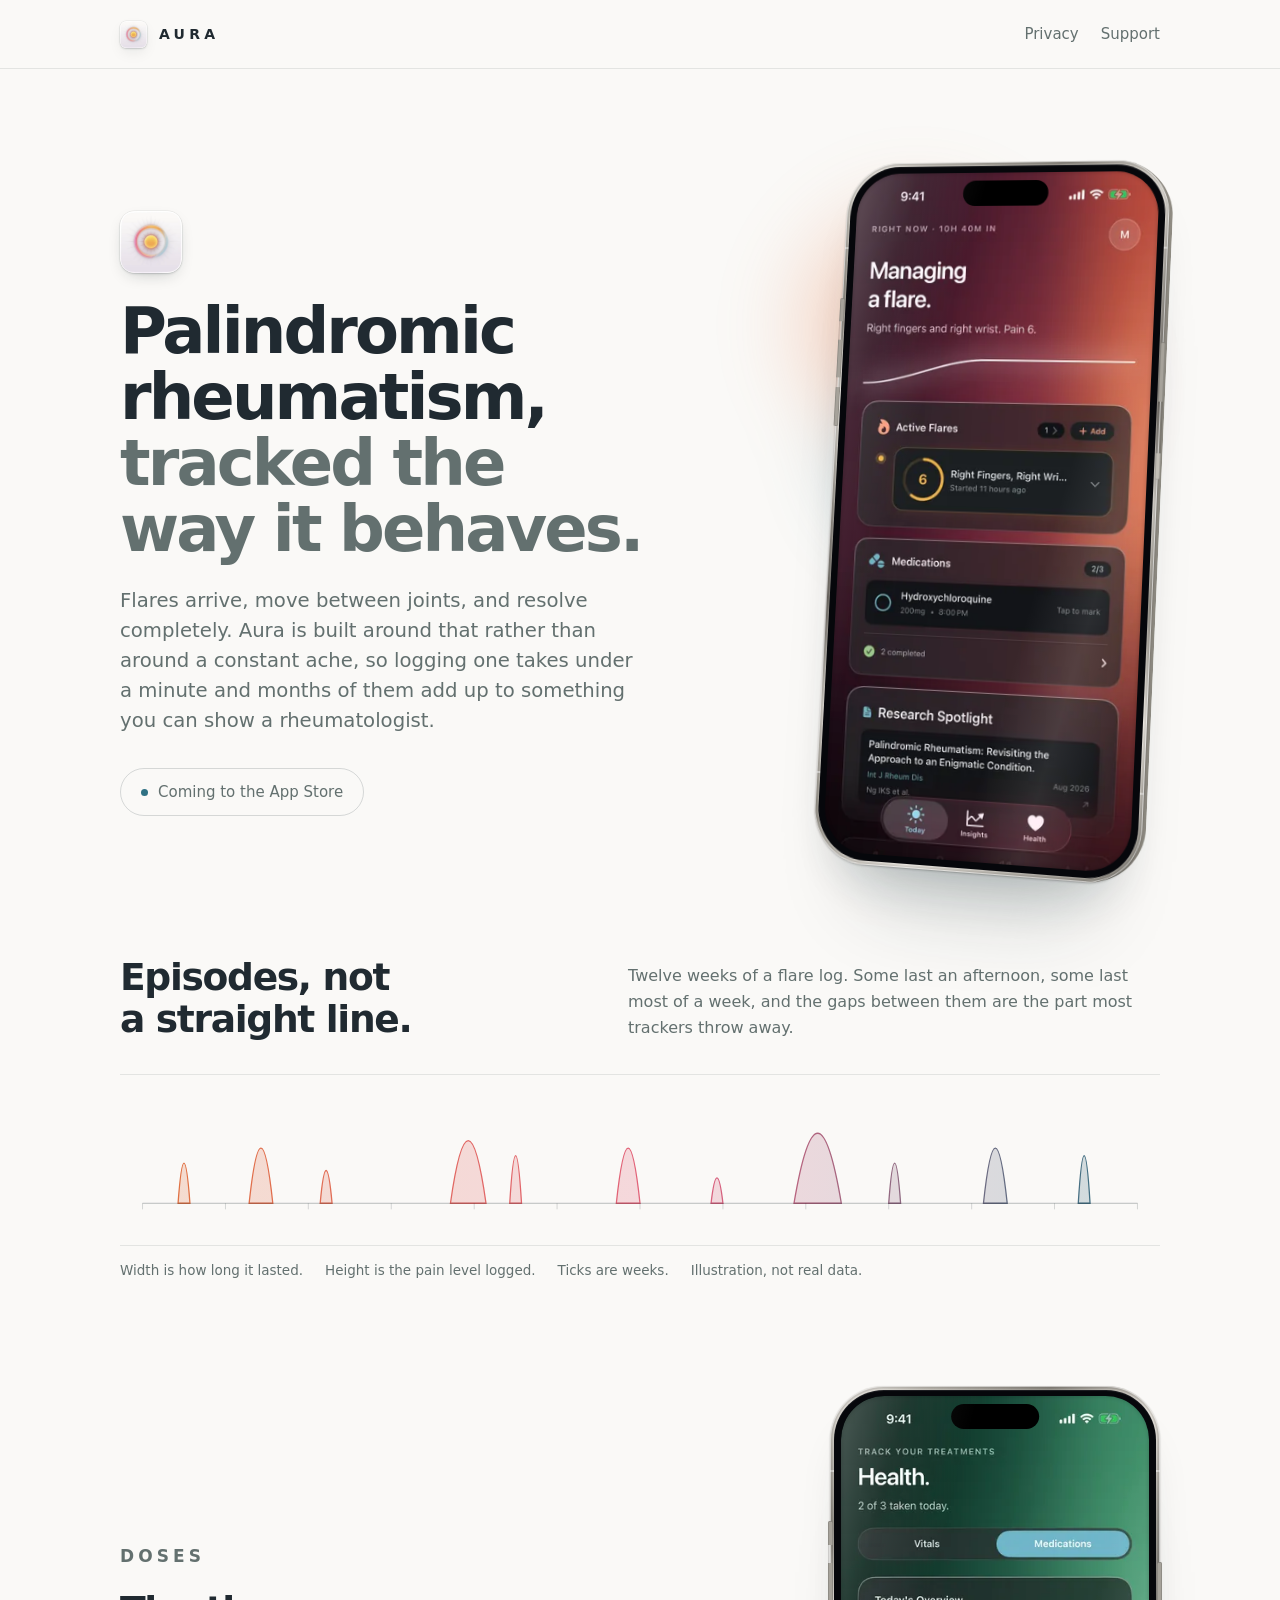
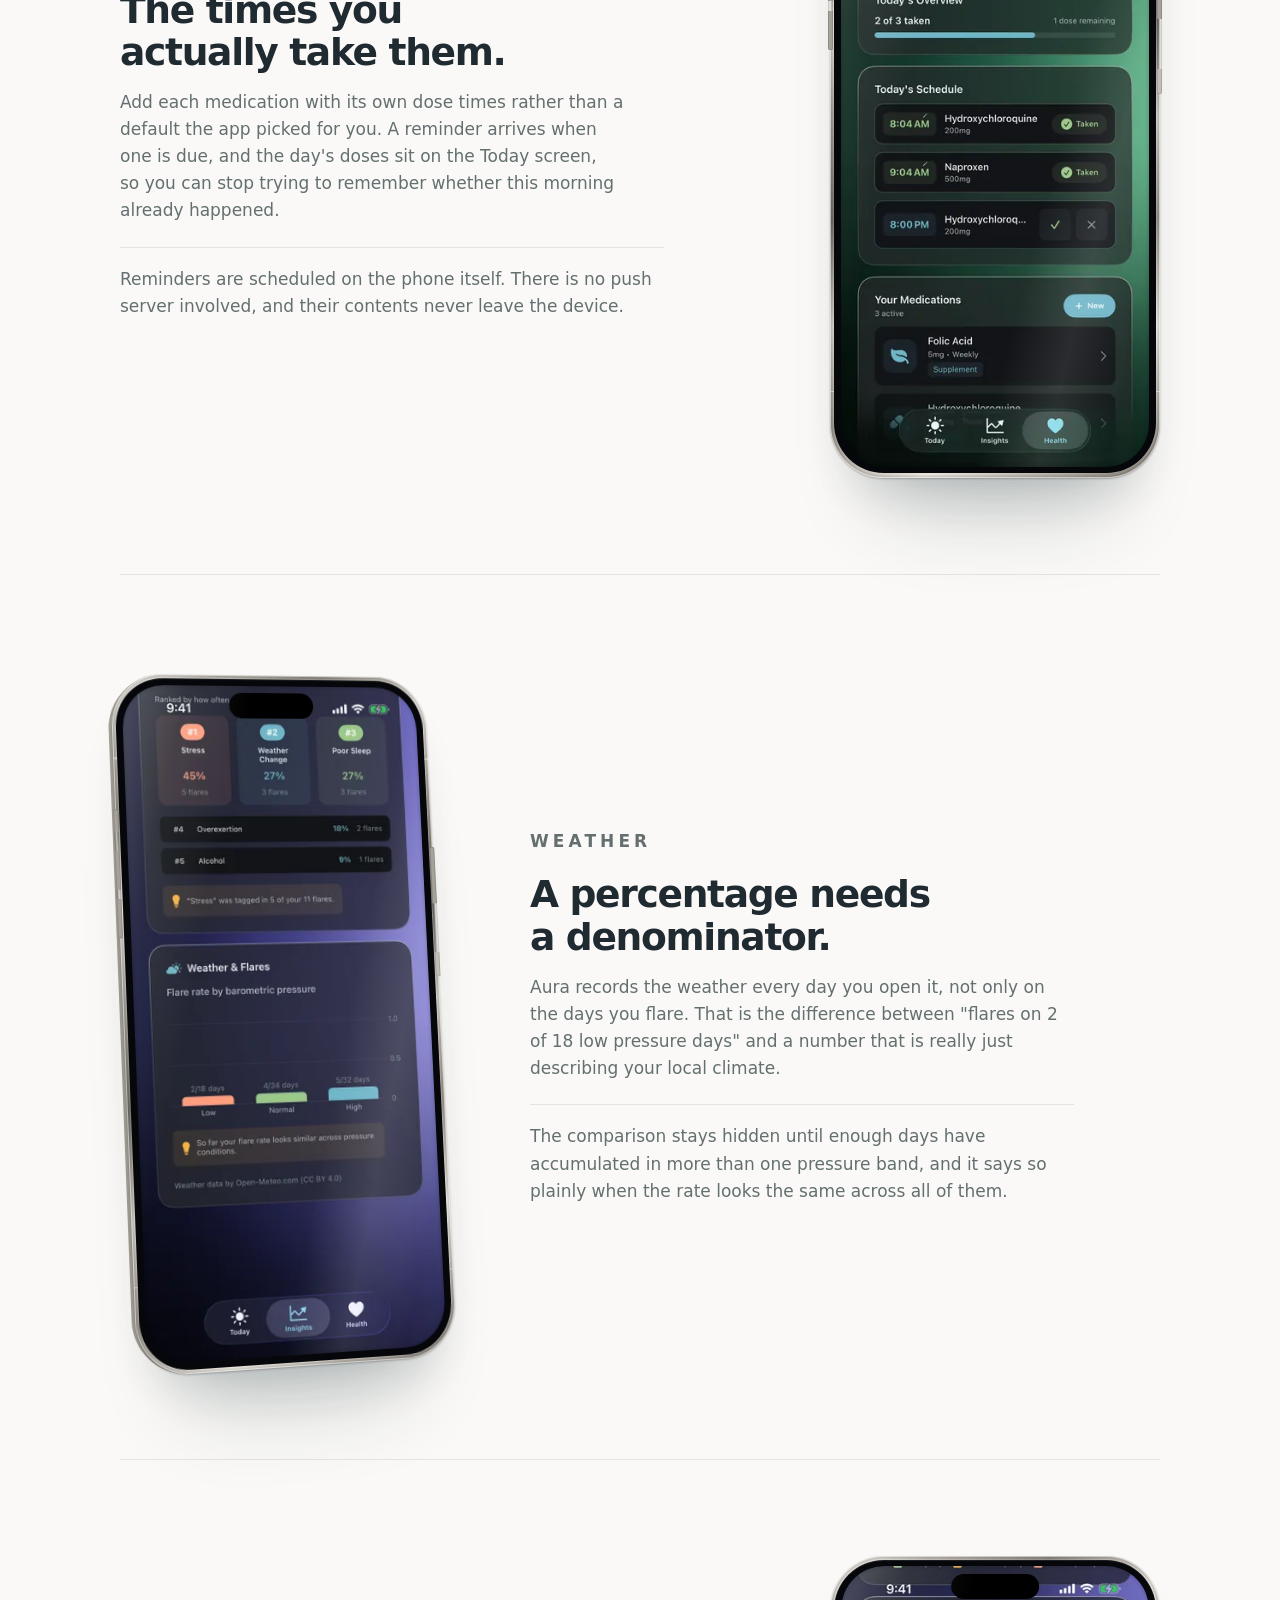
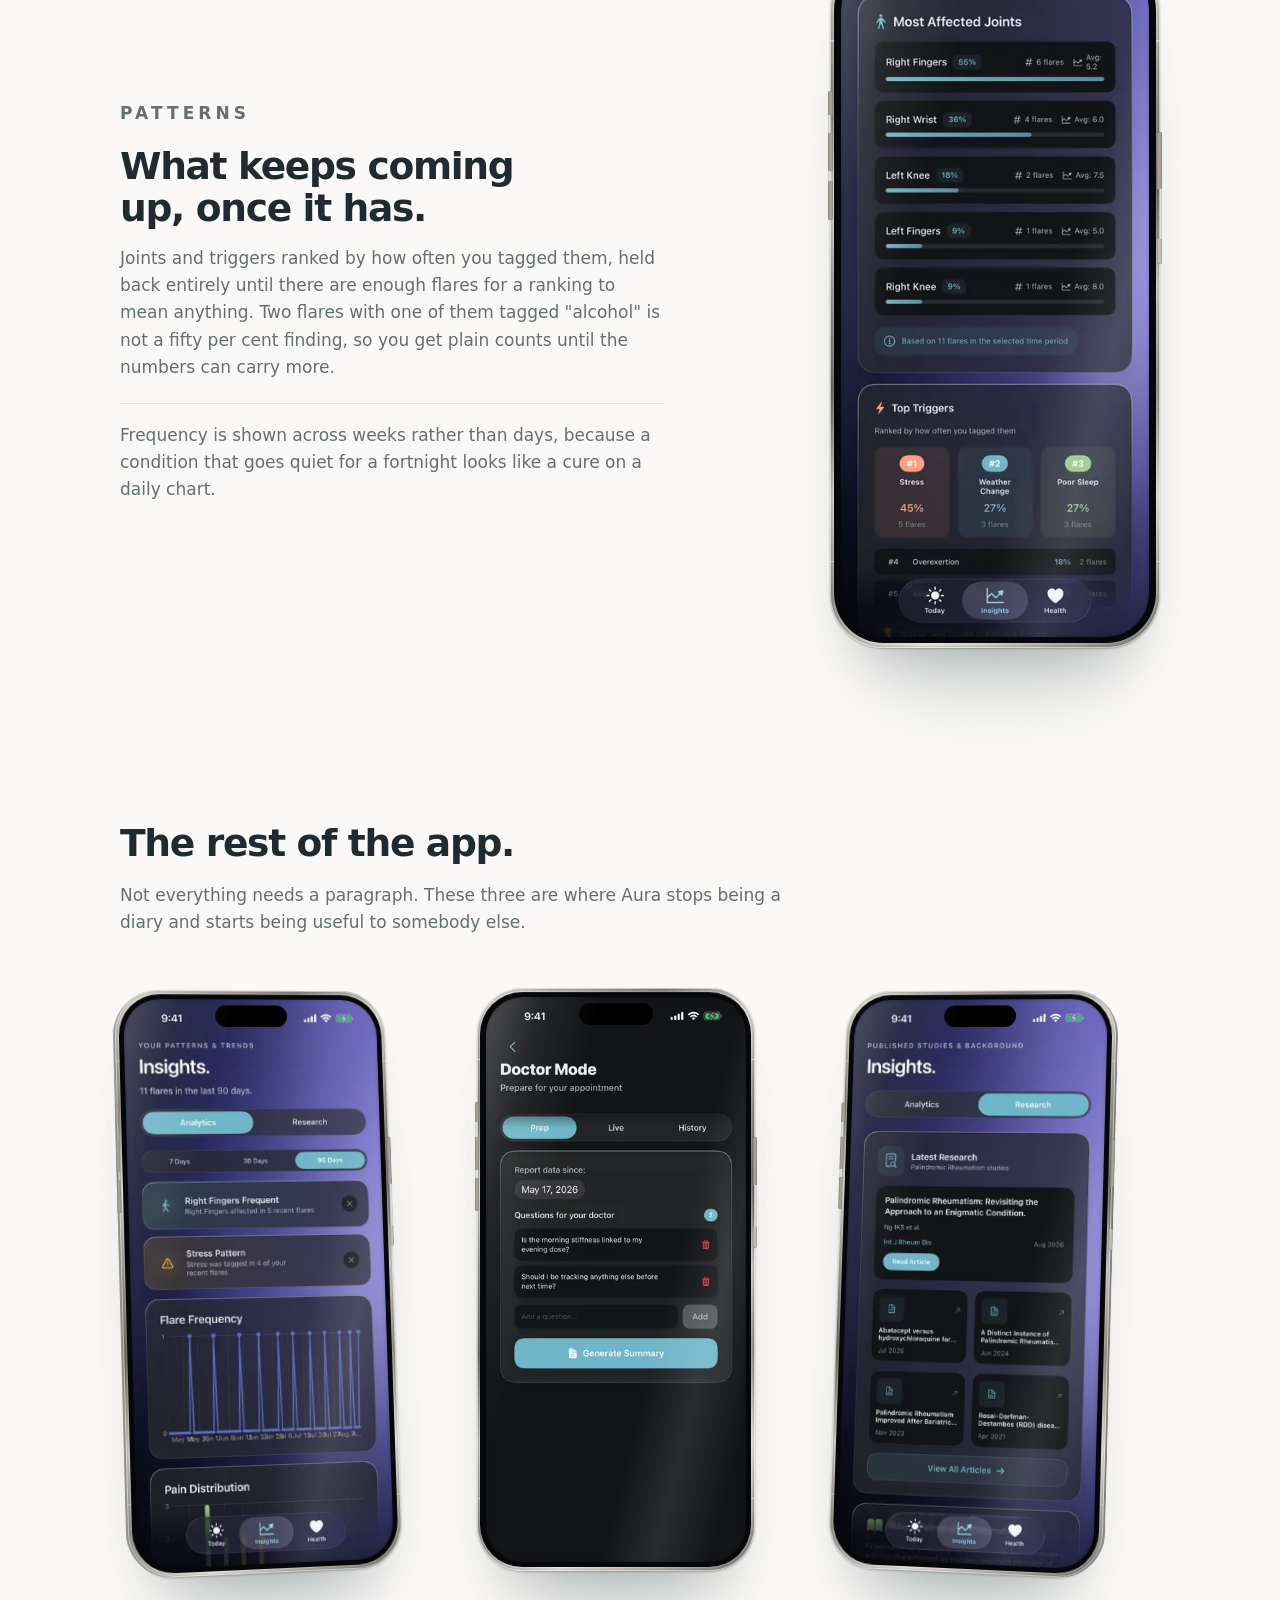
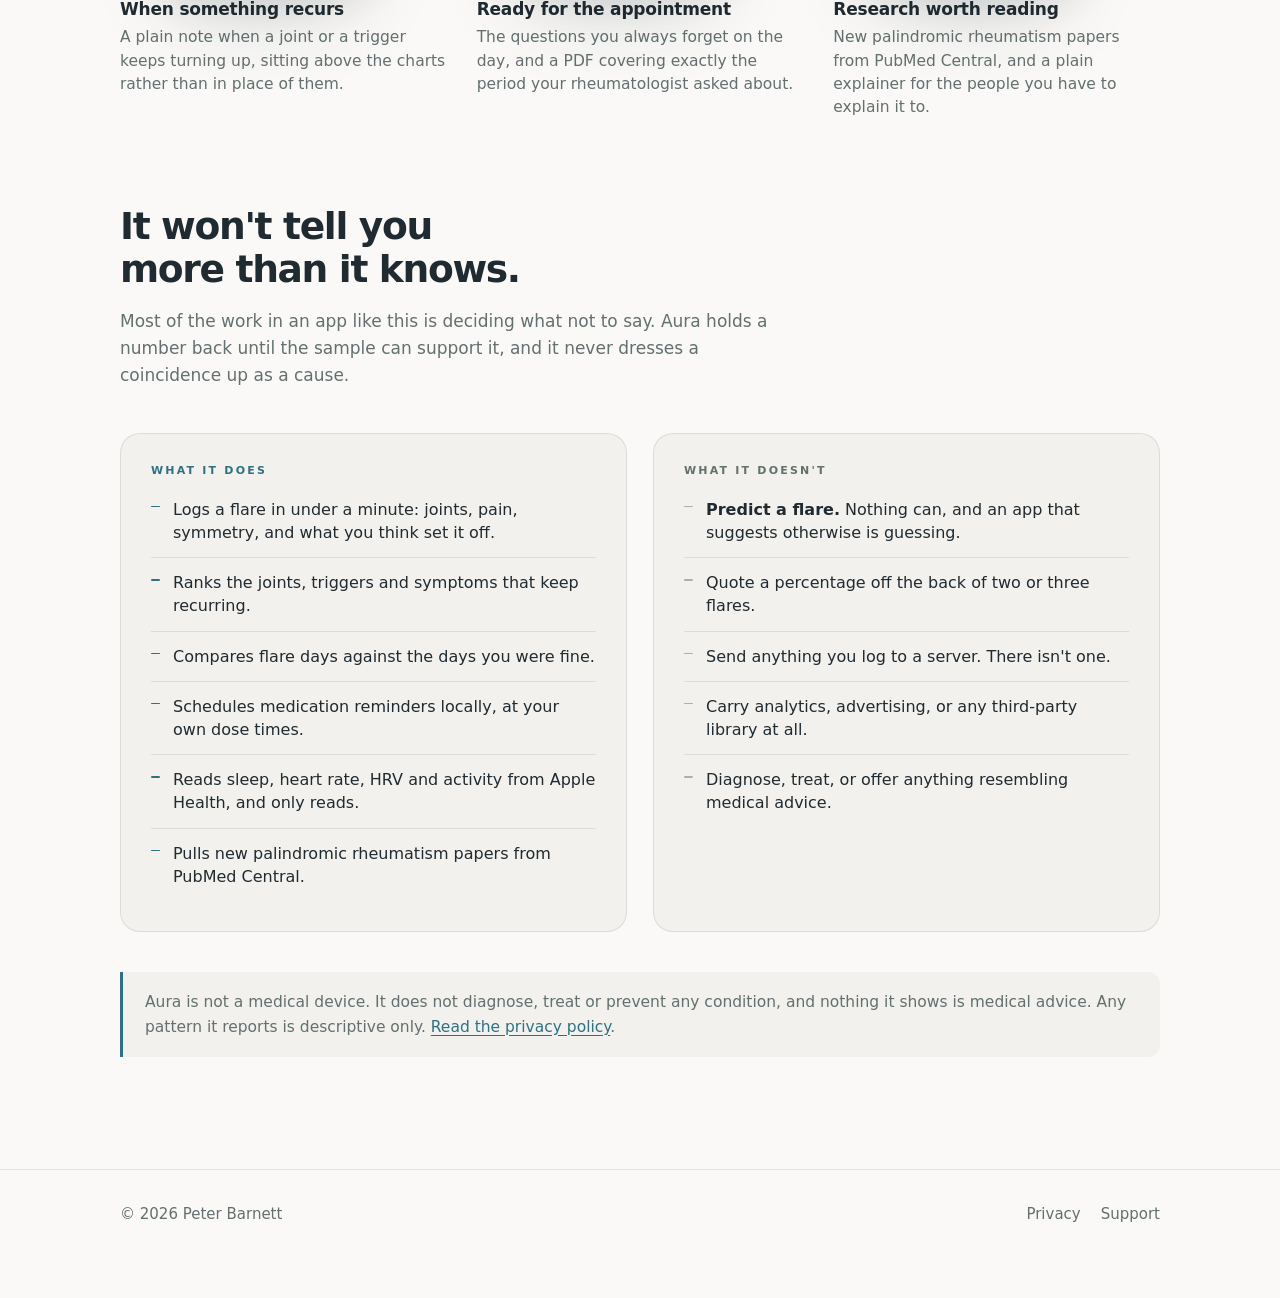
==== commit ed8e92e8: "Recapture the shots in the app's new language, in dark The app has been rebuilt around a drifting me" ====
--- a/index.html
+++ b/index.html
@@ -60,7 +60,7 @@
               <img src="shots/today.webp"
                    srcset="shots/today.webp 1x, shots/today@2x.webp 2x"
                    width="360" height="782" fetchpriority="high"
-                   alt="Aura's Today screen: an active flare in the right fingers and wrist at pain level 6 that started six hours ago, two of three medication doses taken, and a recent research paper on palindromic flares.">
+                   alt="Aura's Today screen: an active flare in the right fingers and wrist at pain level 6 that started eleven hours ago, two of three medication doses taken, and a recent research paper on palindromic flares.">
               <span class="phone-island"></span>
               <span class="phone-glare"></span>
             </div>
@@ -234,7 +234,7 @@
               <img src="shots/patterns.webp"
                    srcset="shots/patterns.webp 1x, shots/patterns@2x.webp 2x"
                    width="360" height="782" loading="lazy"
-                   alt="Joint and trigger rankings: right wrist in 4 of 11 flares, left knee in 2, and stress the most tagged trigger at 5 of 11 flares.">
+                   alt="Joint and trigger rankings: right fingers in 6 of 11 flares, right wrist in 4 and left knee in 2, with stress the most tagged trigger at 5 of 11 flares.">
               <span class="phone-island"></span>
               <span class="phone-glare"></span>
             </div>
@@ -293,7 +293,7 @@
                 <img src="shots/doctor.webp"
                      srcset="shots/doctor.webp 1x, shots/doctor@2x.webp 2x"
                      width="360" height="782" loading="lazy"
-                     alt="Doctor Mode: a report period starting 12 May 2026, two saved questions about morning stiffness and what else to track, and a button to generate the summary.">
+                     alt="Doctor Mode: a report period starting 17 May 2026, two saved questions about morning stiffness and what else to track, and a button to generate the summary.">
                 <span class="phone-island"></span>
                 <span class="phone-glare"></span>
               </div>
@@ -317,7 +317,7 @@
                 <img src="shots/research.webp"
                      srcset="shots/research.webp 1x, shots/research@2x.webp 2x"
                      width="360" height="782" loading="lazy"
-                     alt="The research tab: a recent RMD Open paper on persistent arthritis in joints previously affected by palindromic flares, above a plain explainer of the condition.">
+                     alt="The research tab: a recent International Journal of Rheumatic Diseases paper revisiting the approach to palindromic rheumatism, above four more studies and a link to the full list.">
                 <span class="phone-island"></span>
                 <span class="phone-glare"></span>
               </div>
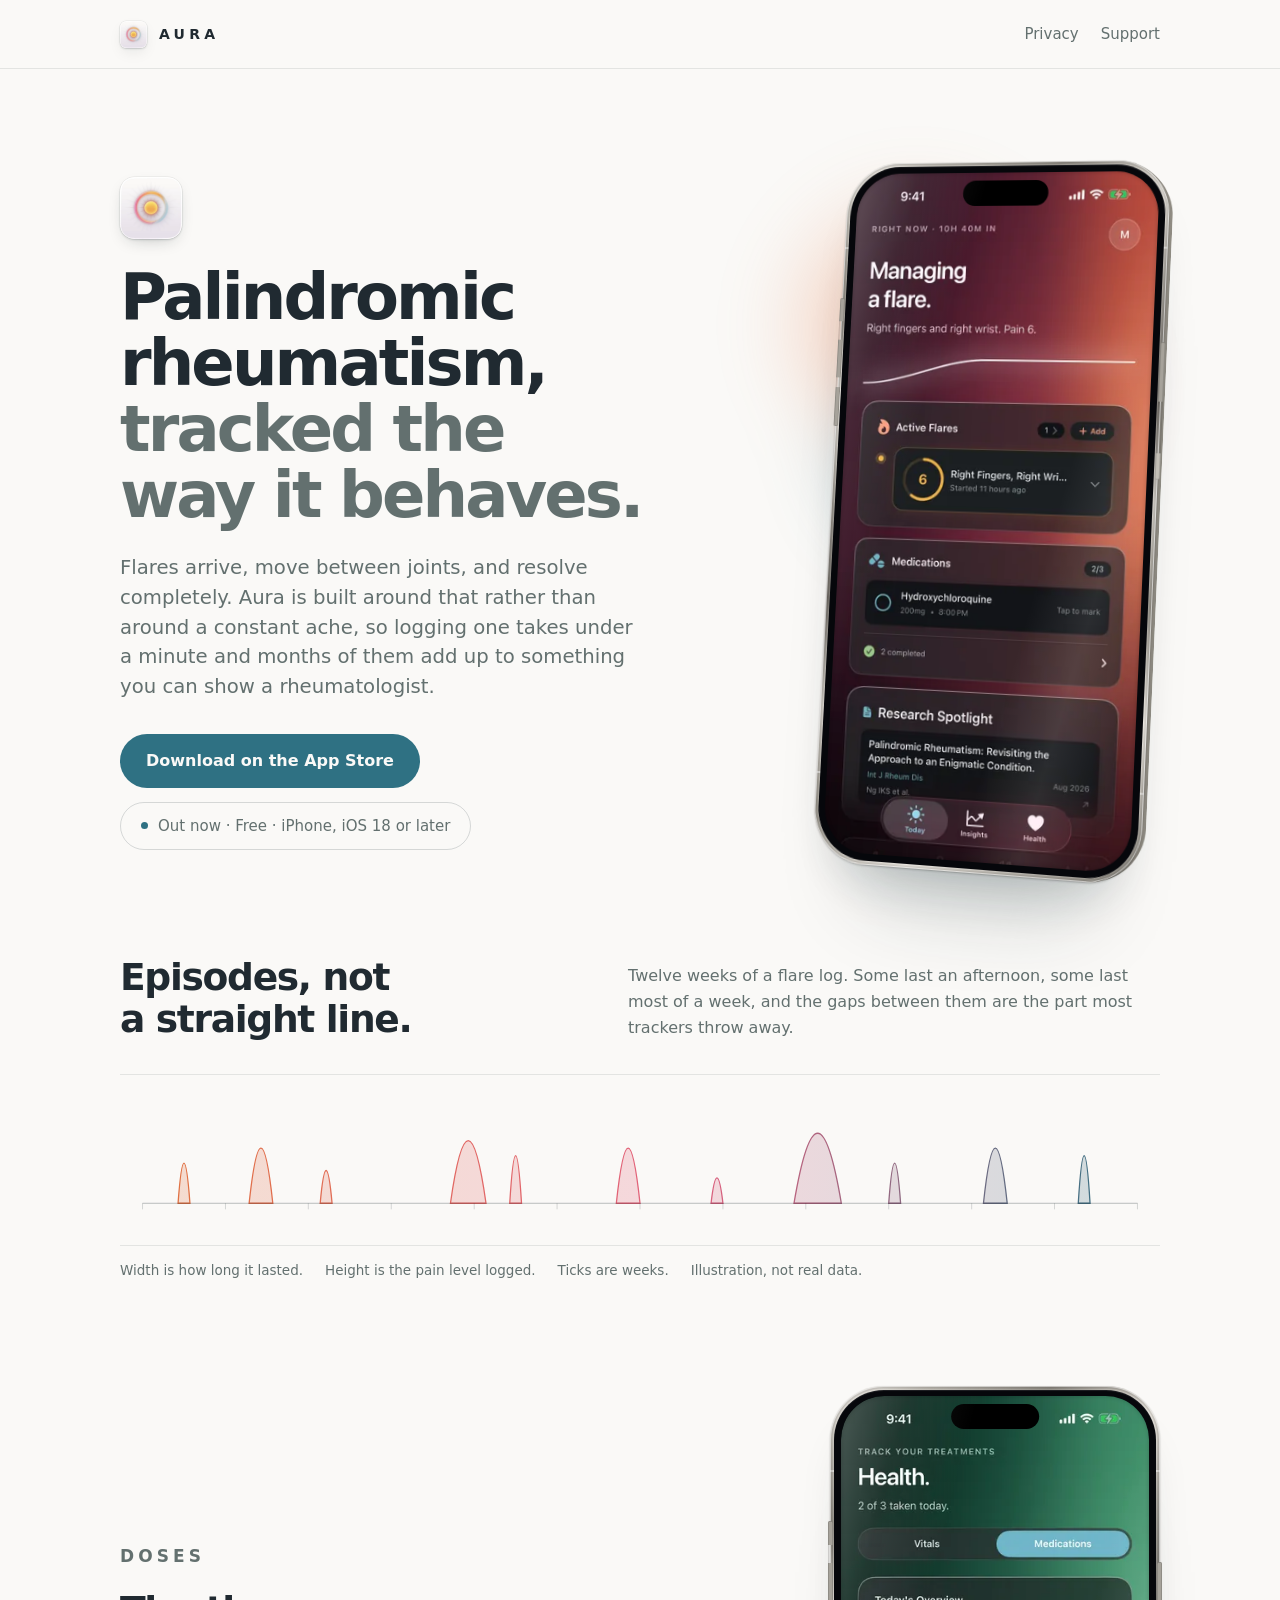
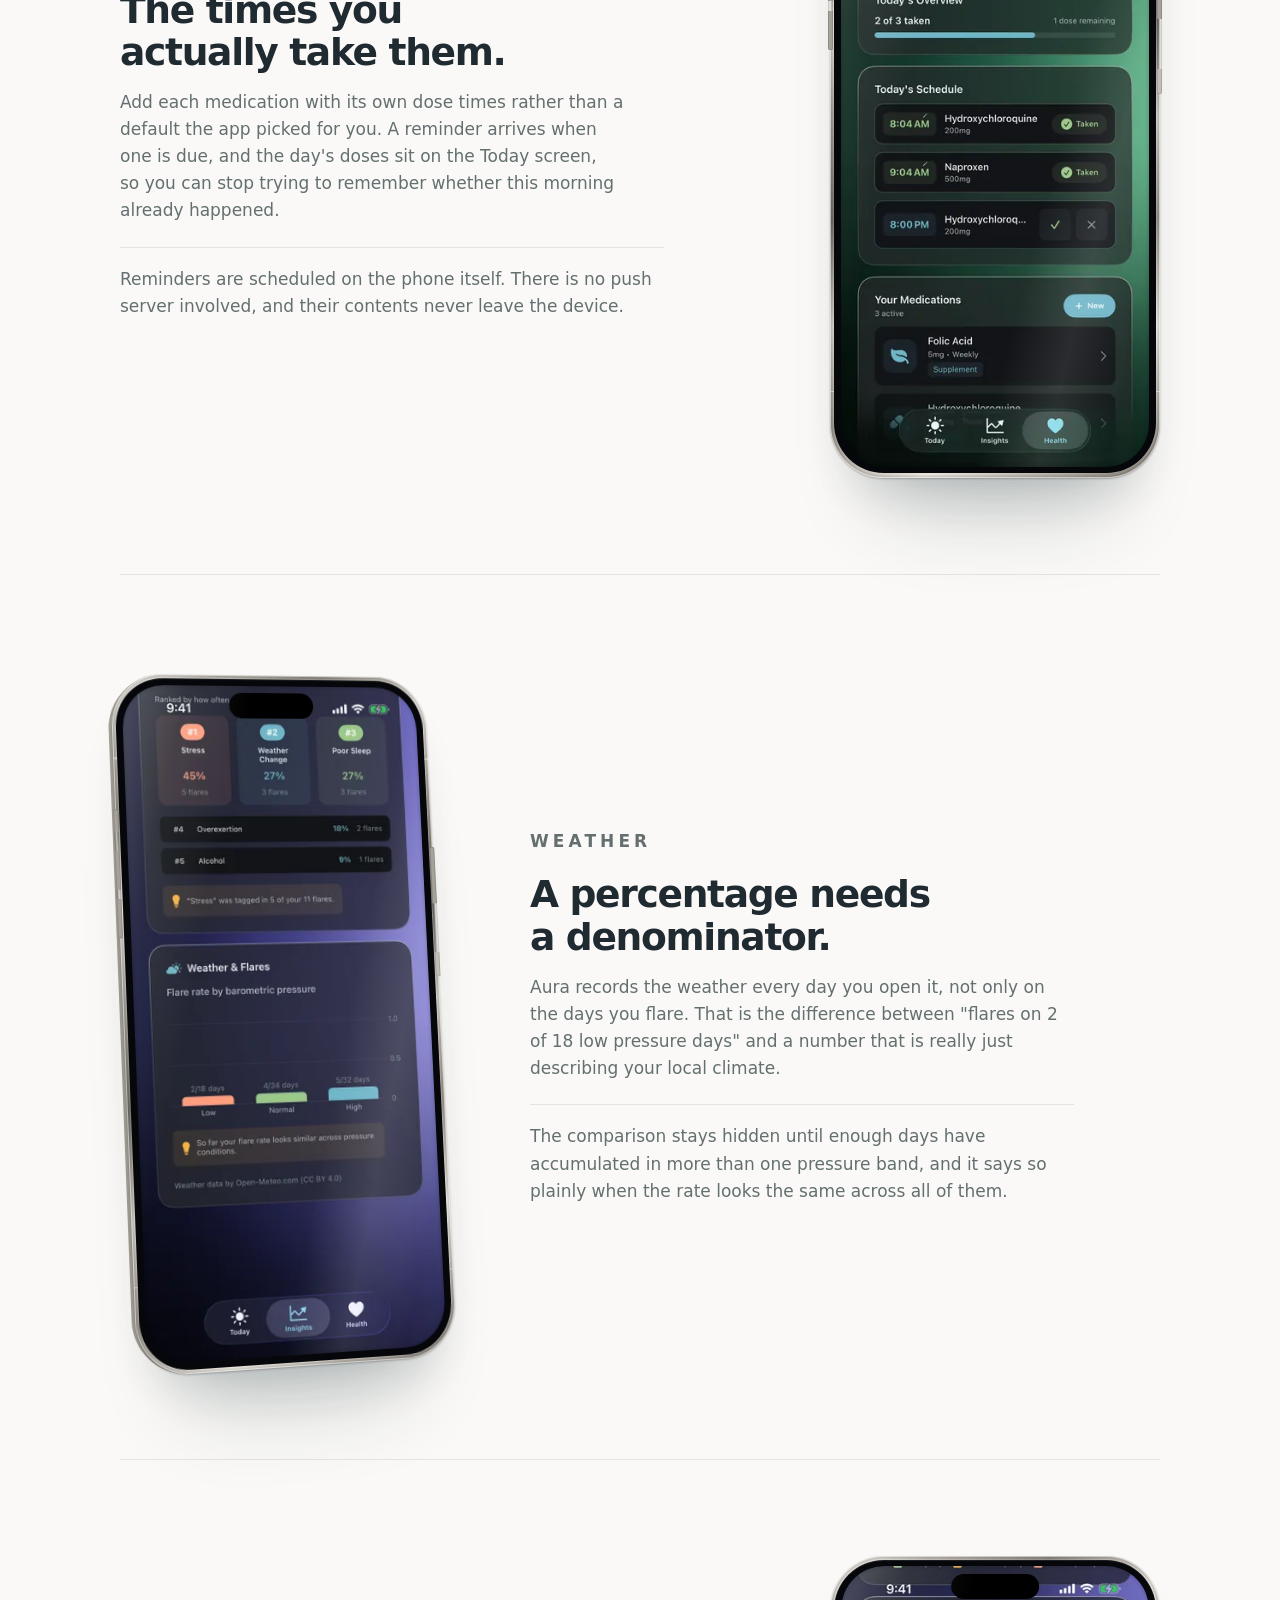
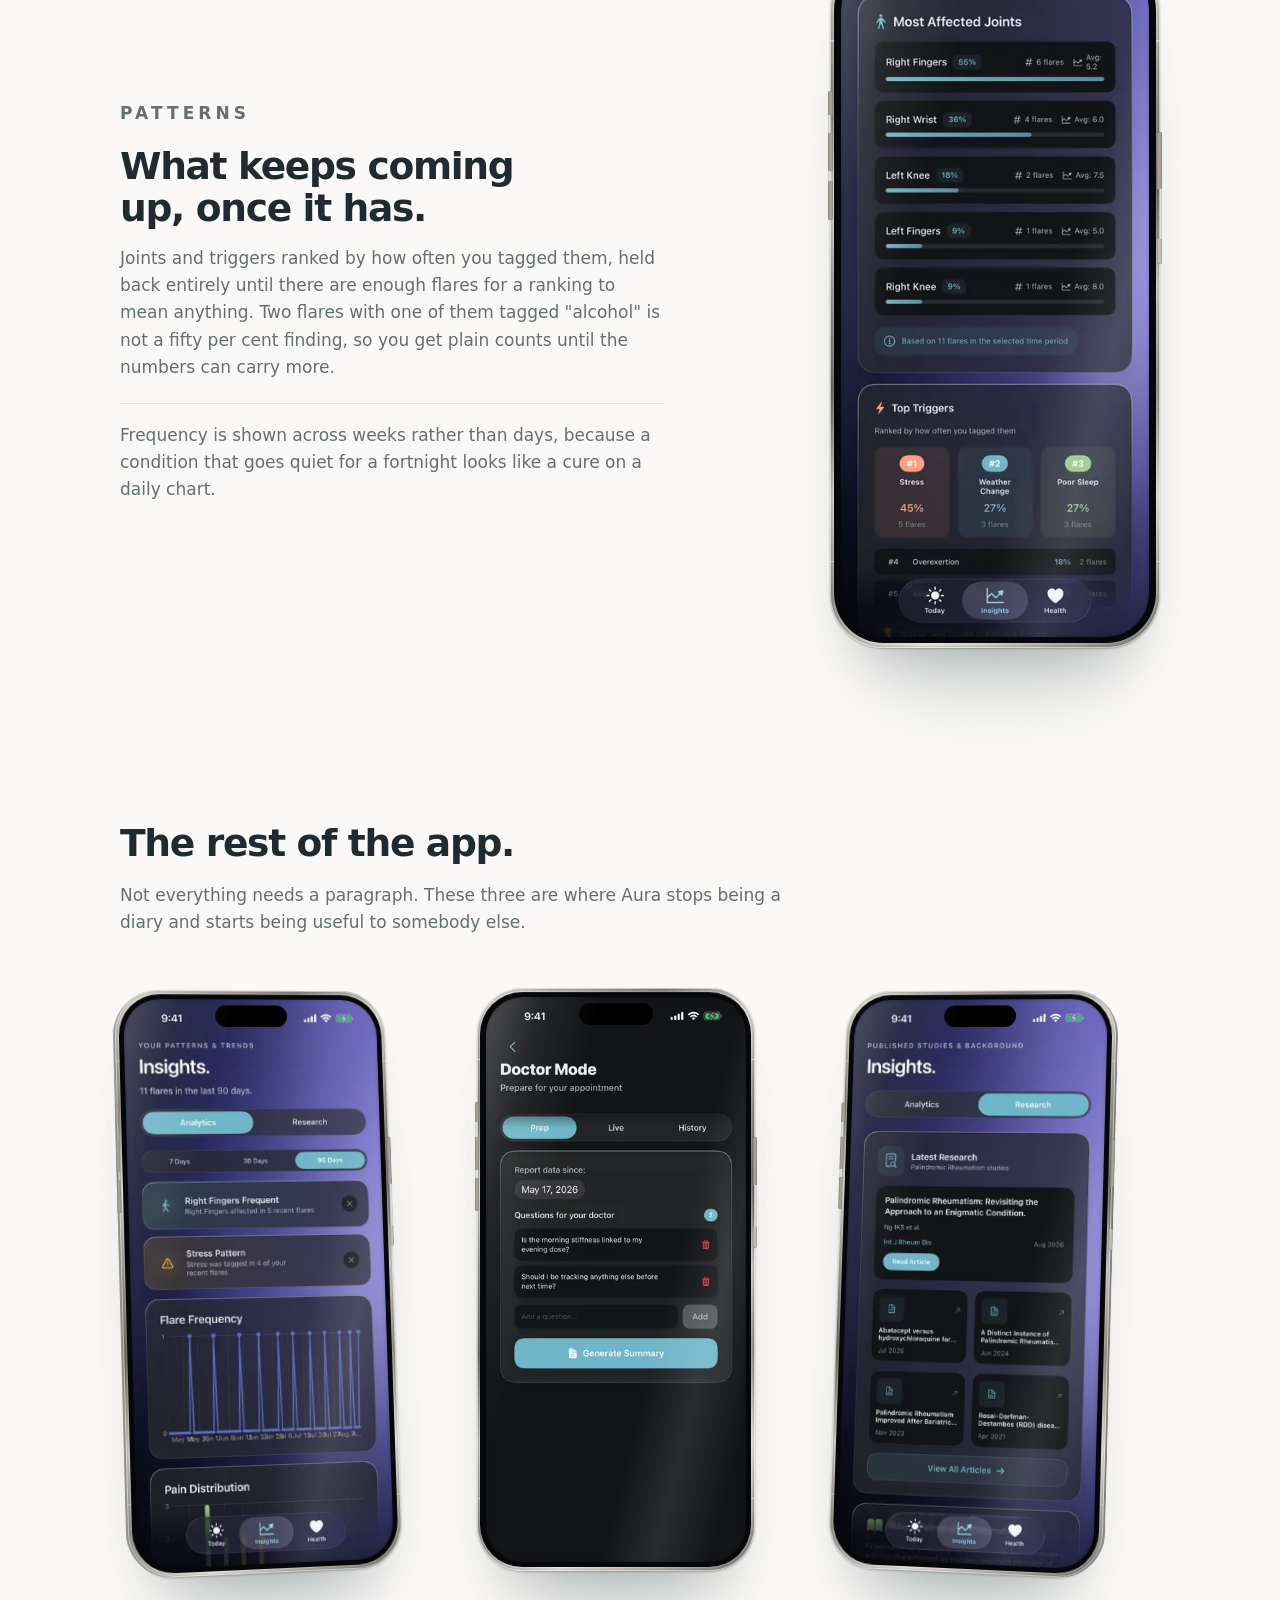
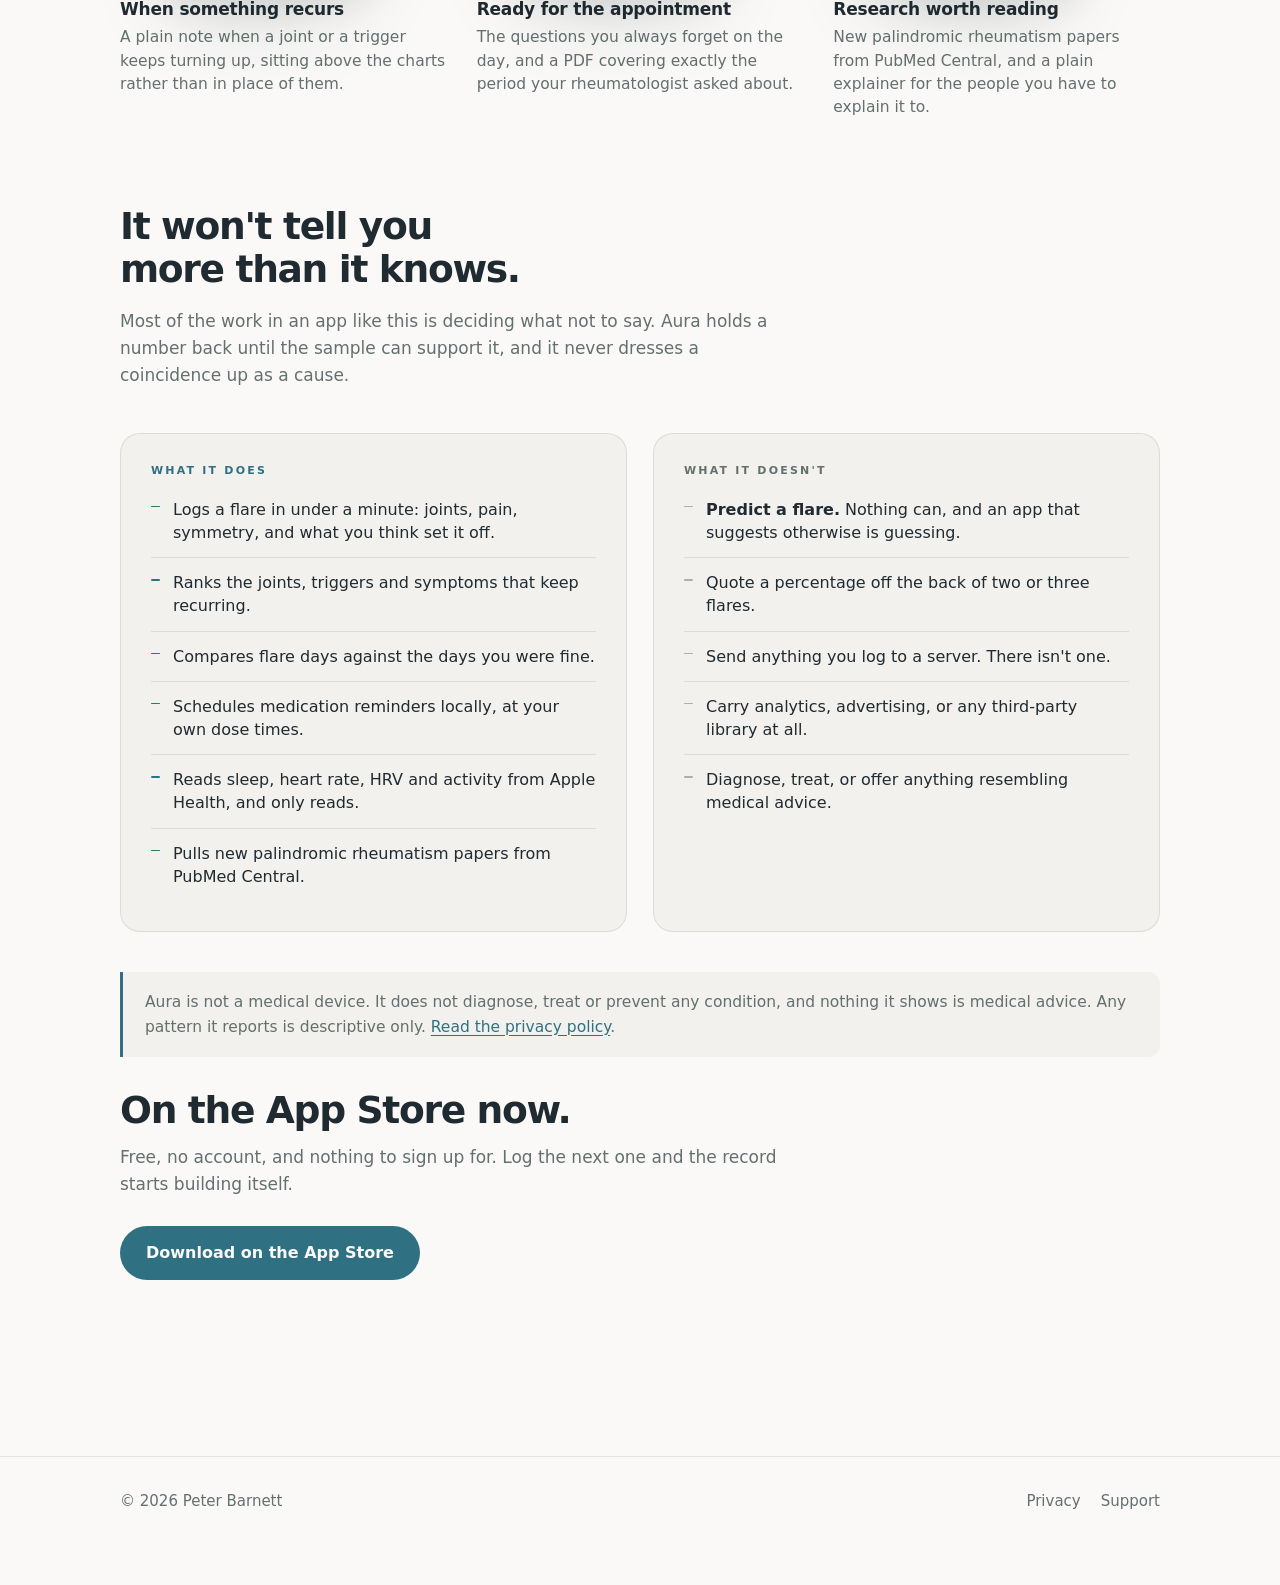
==== commit a53c333e: "Aura is out, so the site stops saying it is coming The hero has said "Coming to the App Store" since" ====
--- a/index.html
+++ b/index.html
@@ -4,20 +4,94 @@
 <meta charset="utf-8">
 <meta name="viewport" content="width=device-width,initial-scale=1">
 <title>Aura — a flare tracker built for palindromic rheumatism</title>
-<meta name="description" content="A flare tracker for iPhone built around how palindromic rheumatism actually behaves. No account, no backend, and nothing you log leaves your phone.">
+<!-- Under 160 characters so it survives whole in a result, and it leads with the two words
+     someone actually searches — the condition, and that this is for iPhone. "Free on the App
+     Store" is here because it is now true and because it is the question the click is asking. -->
+<meta name="description" content="Free iPhone app for tracking palindromic rheumatism: log flares in under a minute, see which joints and triggers recur, and take a PDF to your rheumatologist. Nothing leaves your phone.">
+<meta name="author" content="Peter Barnett">
 <meta name="theme-color" content="#101215" media="(prefers-color-scheme: dark)">
 <meta name="theme-color" content="#FAF9F7" media="(prefers-color-scheme: light)">
-<meta property="og:title" content="Aura">
-<meta property="og:description" content="A flare tracker for iPhone built around how palindromic rheumatism actually behaves. No account, no backend, and nothing you log leaves your phone.">
+<meta property="og:title" content="Aura — a flare tracker built for palindromic rheumatism">
+<meta property="og:description" content="Free iPhone app for tracking palindromic rheumatism: log flares in under a minute, see which joints and triggers recur, and take a PDF to your rheumatologist. Nothing leaves your phone.">
 <meta property="og:type" content="website">
+<meta property="og:site_name" content="Aura">
+<meta property="og:locale" content="en_US">
 <meta property="og:url" content="https://peterbarnett03.github.io/aura/">
 <meta property="og:image" content="https://peterbarnett03.github.io/aura/assets/og.jpg">
+<meta property="og:image:alt" content="The Aura app icon beside an iPhone showing the Today screen with an active flare logged.">
+<meta name="twitter:card" content="summary_large_image">
+<meta name="twitter:title" content="Aura — a flare tracker built for palindromic rheumatism">
+<meta name="twitter:description" content="Free iPhone app for tracking palindromic rheumatism. Log flares in under a minute; nothing leaves your phone.">
+<meta name="twitter:image" content="https://peterbarnett03.github.io/aura/assets/og.jpg">
 <!-- The tab icon is the app icon's dark appearance, not the light one in the header. At 16px
      the pale glass body dissolves into a light tab bar and leaves a stray orange dot; the dark
      appearance is the same logo and reads on either chrome. -->
 <link rel="icon" type="image/png" sizes="64x64" href="assets/icon-64.png">
 <link rel="apple-touch-icon" href="assets/icon-180.png">
+<!-- Canonical on every page. GitHub Pages serves this site at both `/aura/` and
+     `/aura/index.html`, and the hero screenshots make it the kind of page that gets scraped
+     and re-hosted, so the preferred URL is stated rather than inferred. -->
+<link rel="canonical" href="https://peterbarnett03.github.io/aura/">
+<!-- Safari on iOS turns this into a native install banner, which is a better first-run than
+     any button this page could draw. -->
+<meta name="apple-itunes-app" content="app-id=6749520199">
 <link rel="stylesheet" href="style.css">
+<!-- Structured data, so a result for "palindromic rheumatism app" can carry the price, the
+     platform and the rating rather than just a blue link. Every value here is checked against
+     the live App Store listing; nothing is aspirational, and there is no aggregateRating
+     because inventing one is the sort of thing this whole product refuses to do. -->
+<script type="application/ld+json">
+{
+  "@context": "https://schema.org",
+  "@graph": [
+    {
+      "@type": "MobileApplication",
+      "@id": "https://peterbarnett03.github.io/aura/#app",
+      "name": "Aura - Palindromic Rheumatism",
+      "alternateName": "Aura",
+      "url": "https://peterbarnett03.github.io/aura/",
+      "installUrl": "https://apps.apple.com/us/app/aura-palindromic-rheumatism/id6749520199",
+      "sameAs": "https://apps.apple.com/us/app/aura-palindromic-rheumatism/id6749520199",
+      "applicationCategory": "HealthApplication",
+      "applicationSubCategory": "Health & Fitness",
+      "operatingSystem": "iOS 18.0 or later",
+      "image": "https://peterbarnett03.github.io/aura/assets/app-icon-256.webp",
+      "screenshot": [
+        "https://peterbarnett03.github.io/aura/shots/today.webp",
+        "https://peterbarnett03.github.io/aura/shots/patterns.webp",
+        "https://peterbarnett03.github.io/aura/shots/doctor.webp"
+      ],
+      "description": "A flare tracker for iPhone built around how palindromic rheumatism actually behaves. Flares arrive, move between joints and resolve completely; Aura is built around that rather than around a constant ache. All data stays on the device.",
+      "featureList": [
+        "Log a flare in under a minute: joints, pain, symmetry and suspected triggers",
+        "Rank the joints, triggers and symptoms that keep recurring",
+        "Compare flare days against days without a flare, including weather",
+        "Local medication reminders at your own dose times",
+        "Read-only Apple Health integration for sleep, heart rate, HRV and activity",
+        "PDF summaries for a rheumatology appointment",
+        "New palindromic rheumatism papers from PubMed Central"
+      ],
+      "offers": {
+        "@type": "Offer",
+        "price": "0",
+        "priceCurrency": "USD",
+        "availability": "https://schema.org/InStock"
+      },
+      "author": { "@type": "Person", "name": "Peter Barnett" },
+      "publisher": { "@type": "Person", "name": "Peter Barnett" },
+      "privacyPolicy": "https://peterbarnett03.github.io/aura/privacy.html"
+    },
+    {
+      "@type": "WebSite",
+      "@id": "https://peterbarnett03.github.io/aura/#site",
+      "url": "https://peterbarnett03.github.io/aura/",
+      "name": "Aura",
+      "inLanguage": "en",
+      "about": { "@id": "https://peterbarnett03.github.io/aura/#app" }
+    }
+  ]
+}
+</script>
 </head>
 <body>
 
@@ -44,7 +118,13 @@
           rather than around a constant ache, so logging one takes under a minute and months of
           them add up to something you can show a rheumatologist.
         </p>
-        <p class="status"><span class="dot"></span> Coming to the App Store</p>
+        <p class="get">
+          <!-- Apple's marketing guidelines allow this exact wording as a text link where the
+               badge artwork is not used, and the badge is a black PNG that would be the only
+               raster chrome on a page that draws everything else itself. -->
+          <a class="app-store" href="https://apps.apple.com/us/app/aura-palindromic-rheumatism/id6749520199">Download on the App Store</a>
+        </p>
+        <p class="status"><span class="dot"></span> Out now &middot; Free &middot; iPhone, iOS 18 or later</p>
       </div>
 
       <div class="phone near-left">
@@ -370,6 +450,22 @@
     </p>
   </div>
 
+  <!-- The second way in. The first one is above the fold and is taken by people who already
+       know what they want; this one is for whoever has just finished reading the two columns
+       above and has stopped needing to be convinced. -->
+  <div class="wrap closer">
+    <div class="narrow">
+      <h2>On the App Store now.</h2>
+      <p class="muted">
+        Free, no account, and nothing to sign up for. Log the next one and the record starts
+        building itself.
+      </p>
+      <p class="get">
+        <a class="app-store" href="https://apps.apple.com/us/app/aura-palindromic-rheumatism/id6749520199">Download on the App Store</a>
+      </p>
+    </div>
+  </div>
+
 </main>
 
 <footer class="site-foot">
--- a/style.css
+++ b/style.css
@@ -177,6 +177,37 @@
   max-width: 33rem;
   text-wrap: pretty;
 }
+
+/* The one filled control on the page.
+ *
+ * Solid accent with the page ground as its label, rather than an outline: this is the single
+ * thing the page is asking anyone to do, and everything else here — the nav, the privacy link,
+ * the status pill — is an outline or bare text. If it were outlined too there would be nothing
+ * to look at first.
+ *
+ * `--bg` as the label colour rather than white, so it stays the page's own off-white in light
+ * and its near-black in dark; white on the dark theme's lighter accent measures 2.2:1. */
+.app-store {
+  display: inline-block;
+  background: var(--accent);
+  color: var(--bg);
+  font-size: 16px;
+  font-weight: 600;
+  text-decoration: none;
+  border-radius: 999px;
+  padding: 14px 26px;
+  transition: filter 120ms ease;
+}
+.app-store:hover { filter: brightness(1.08); }
+.app-store:focus-visible { outline: 2px solid var(--accent); outline-offset: 3px; }
+
+.get { margin: 28px 0 14px; }
+
+/* The closing invitation. Same rhythm as .claims above it, so it reads as the end of the page
+   rather than as a banner bolted to the bottom of it. */
+.closer { padding-block: 8px 88px; }
+.closer h2 { margin-bottom: 12px; }
+.closer .get { margin-bottom: 0; }
 
 .status {
   display: inline-flex;
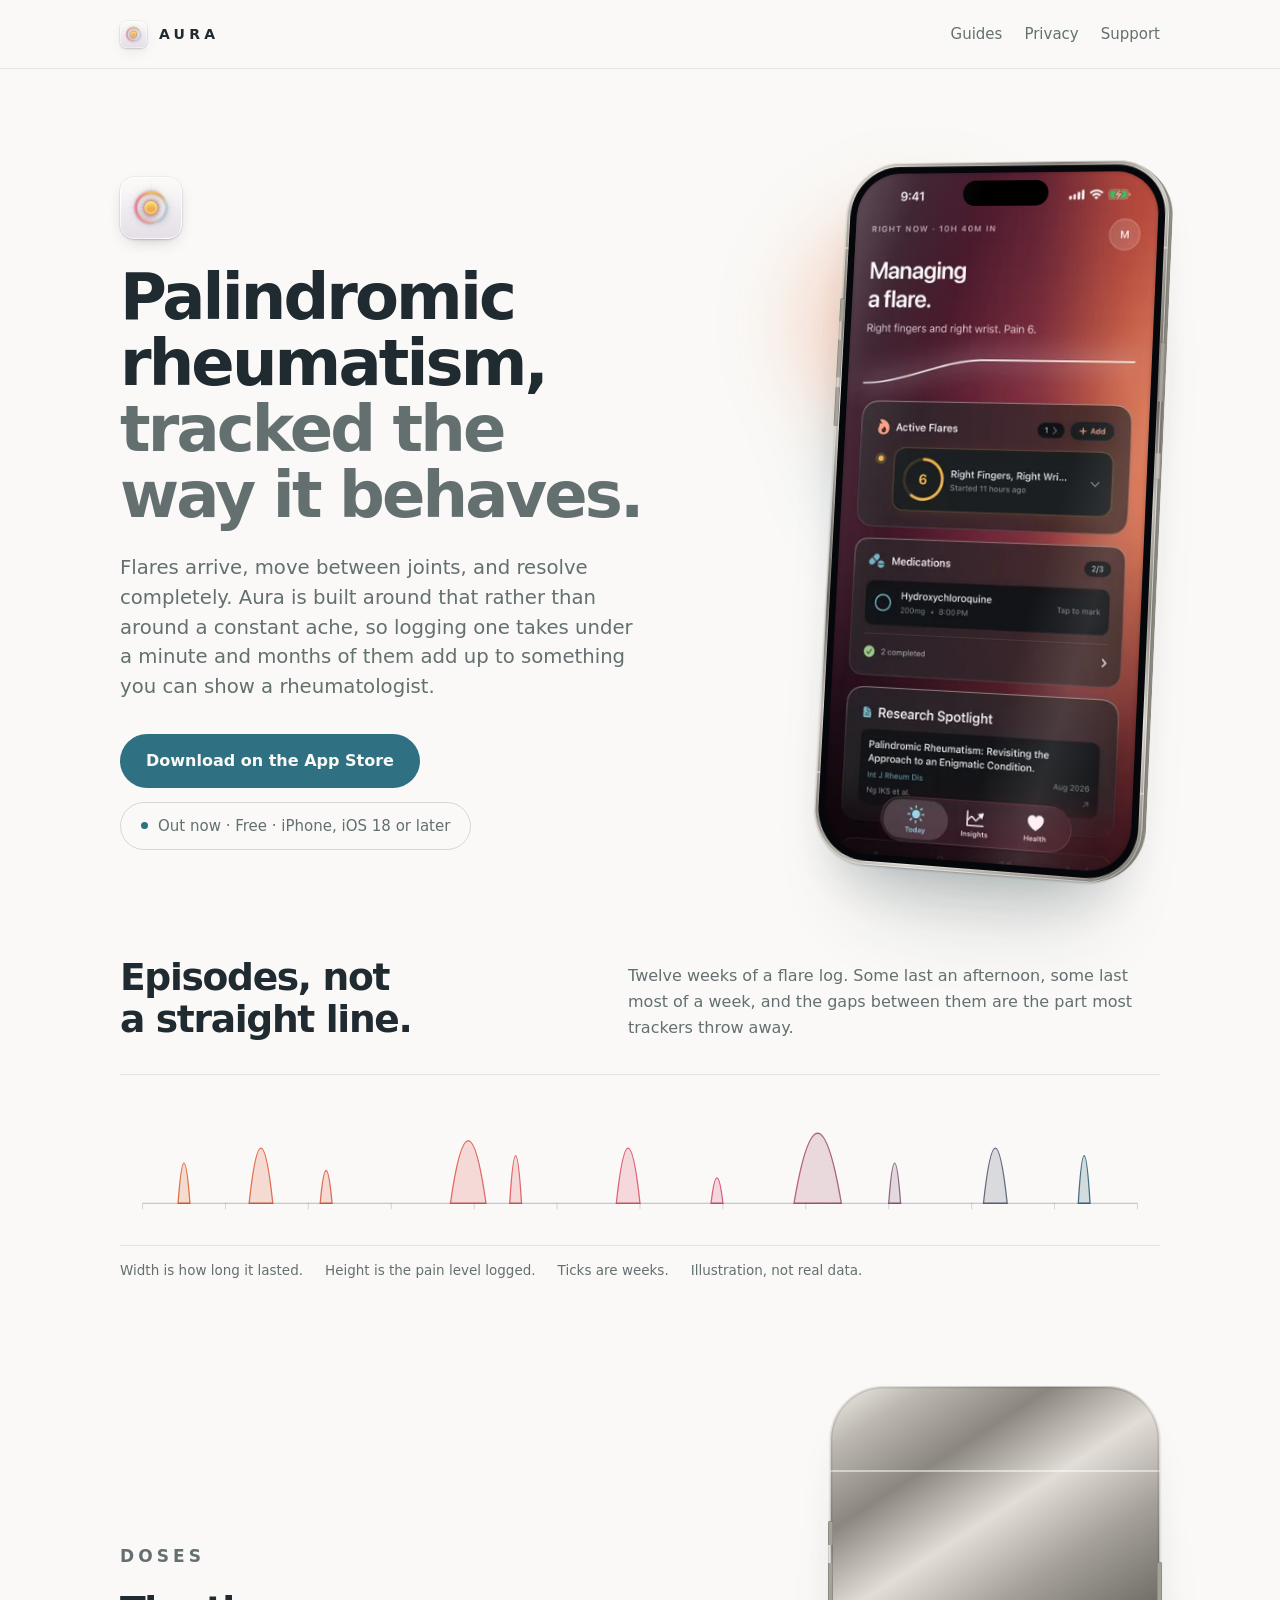
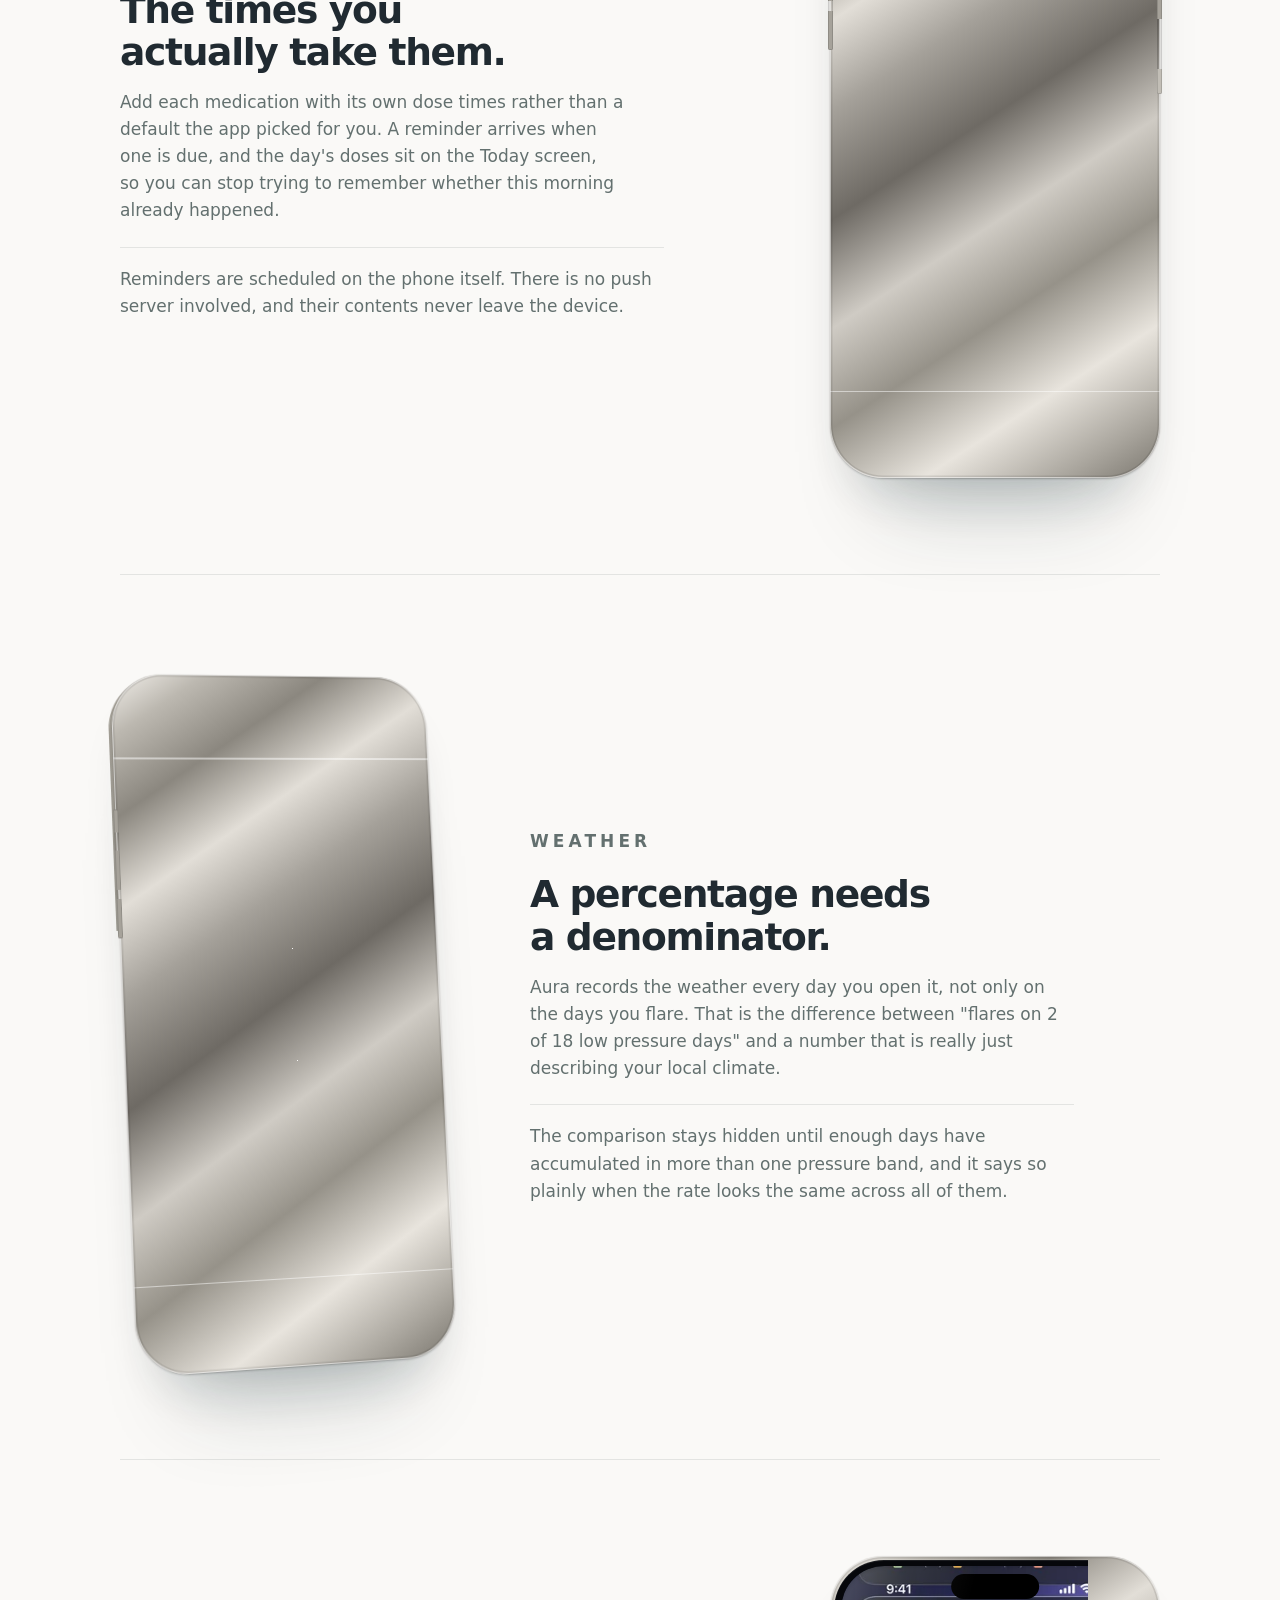
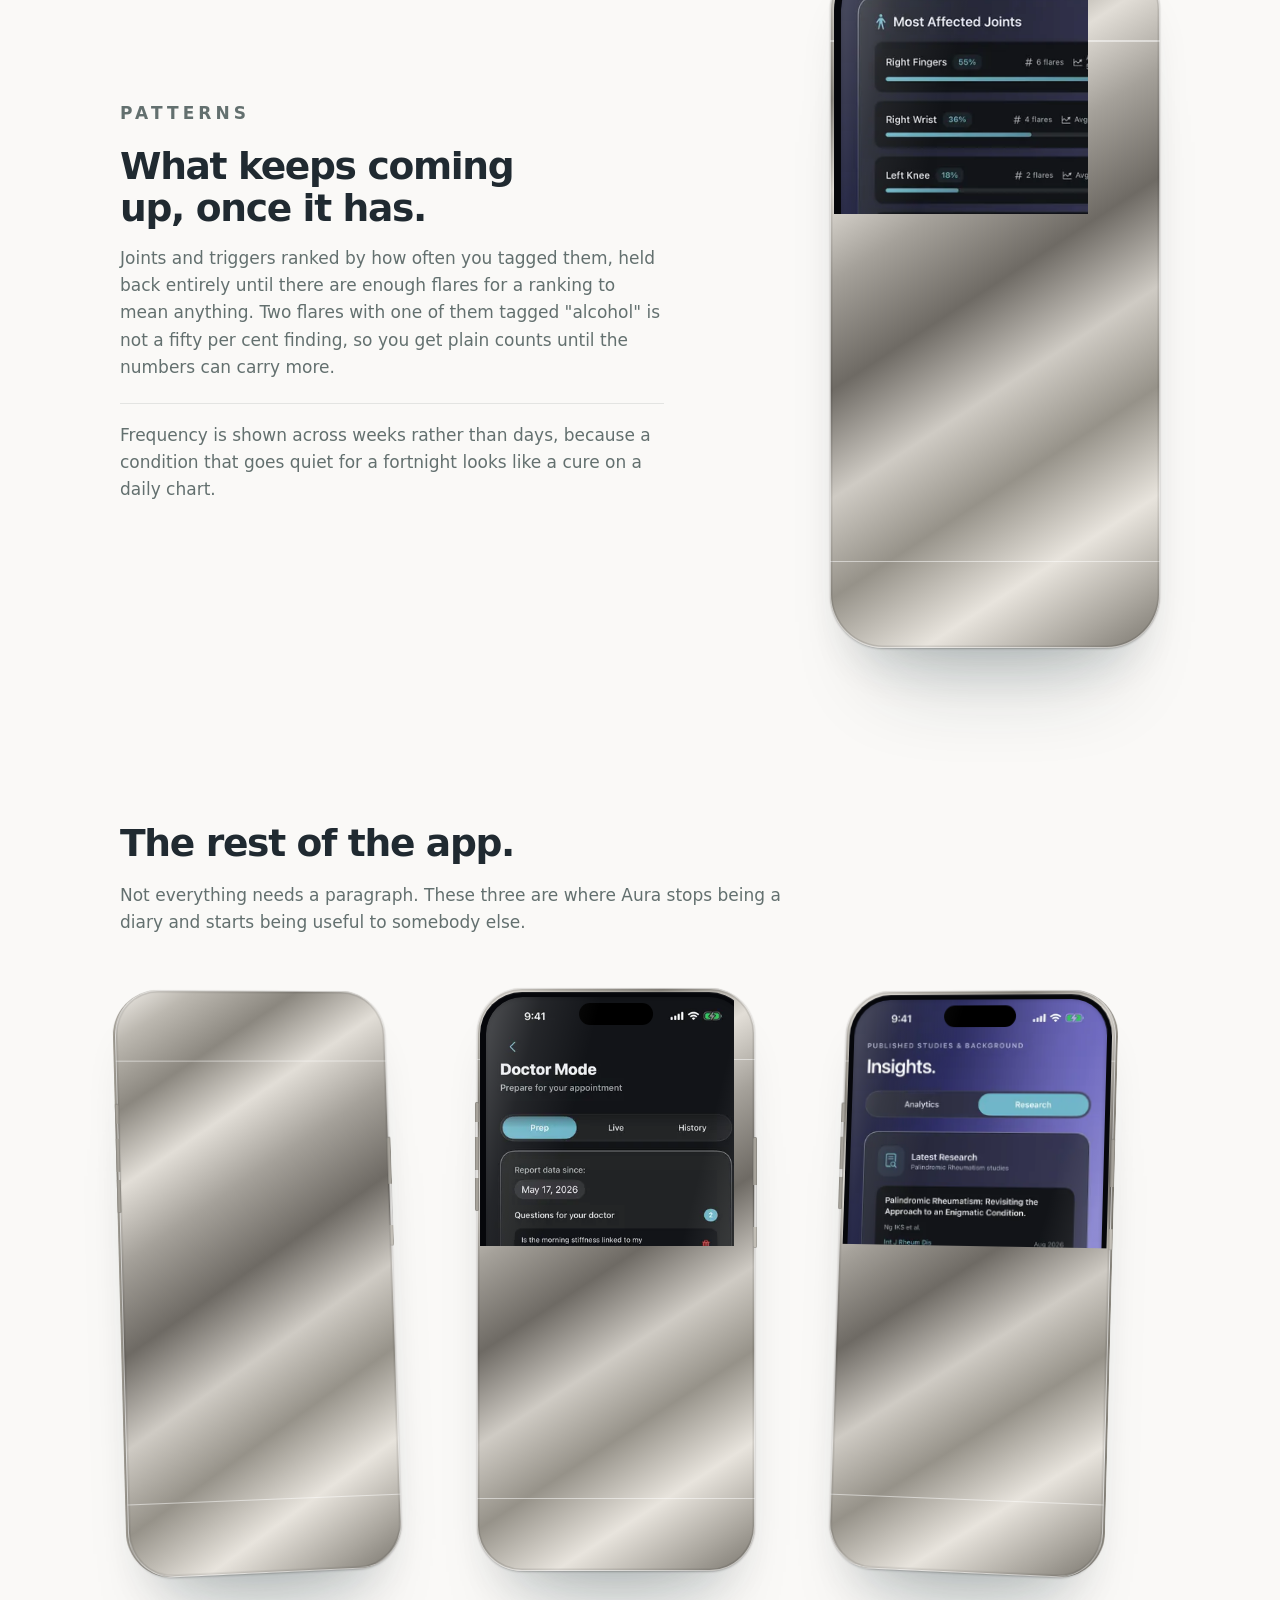
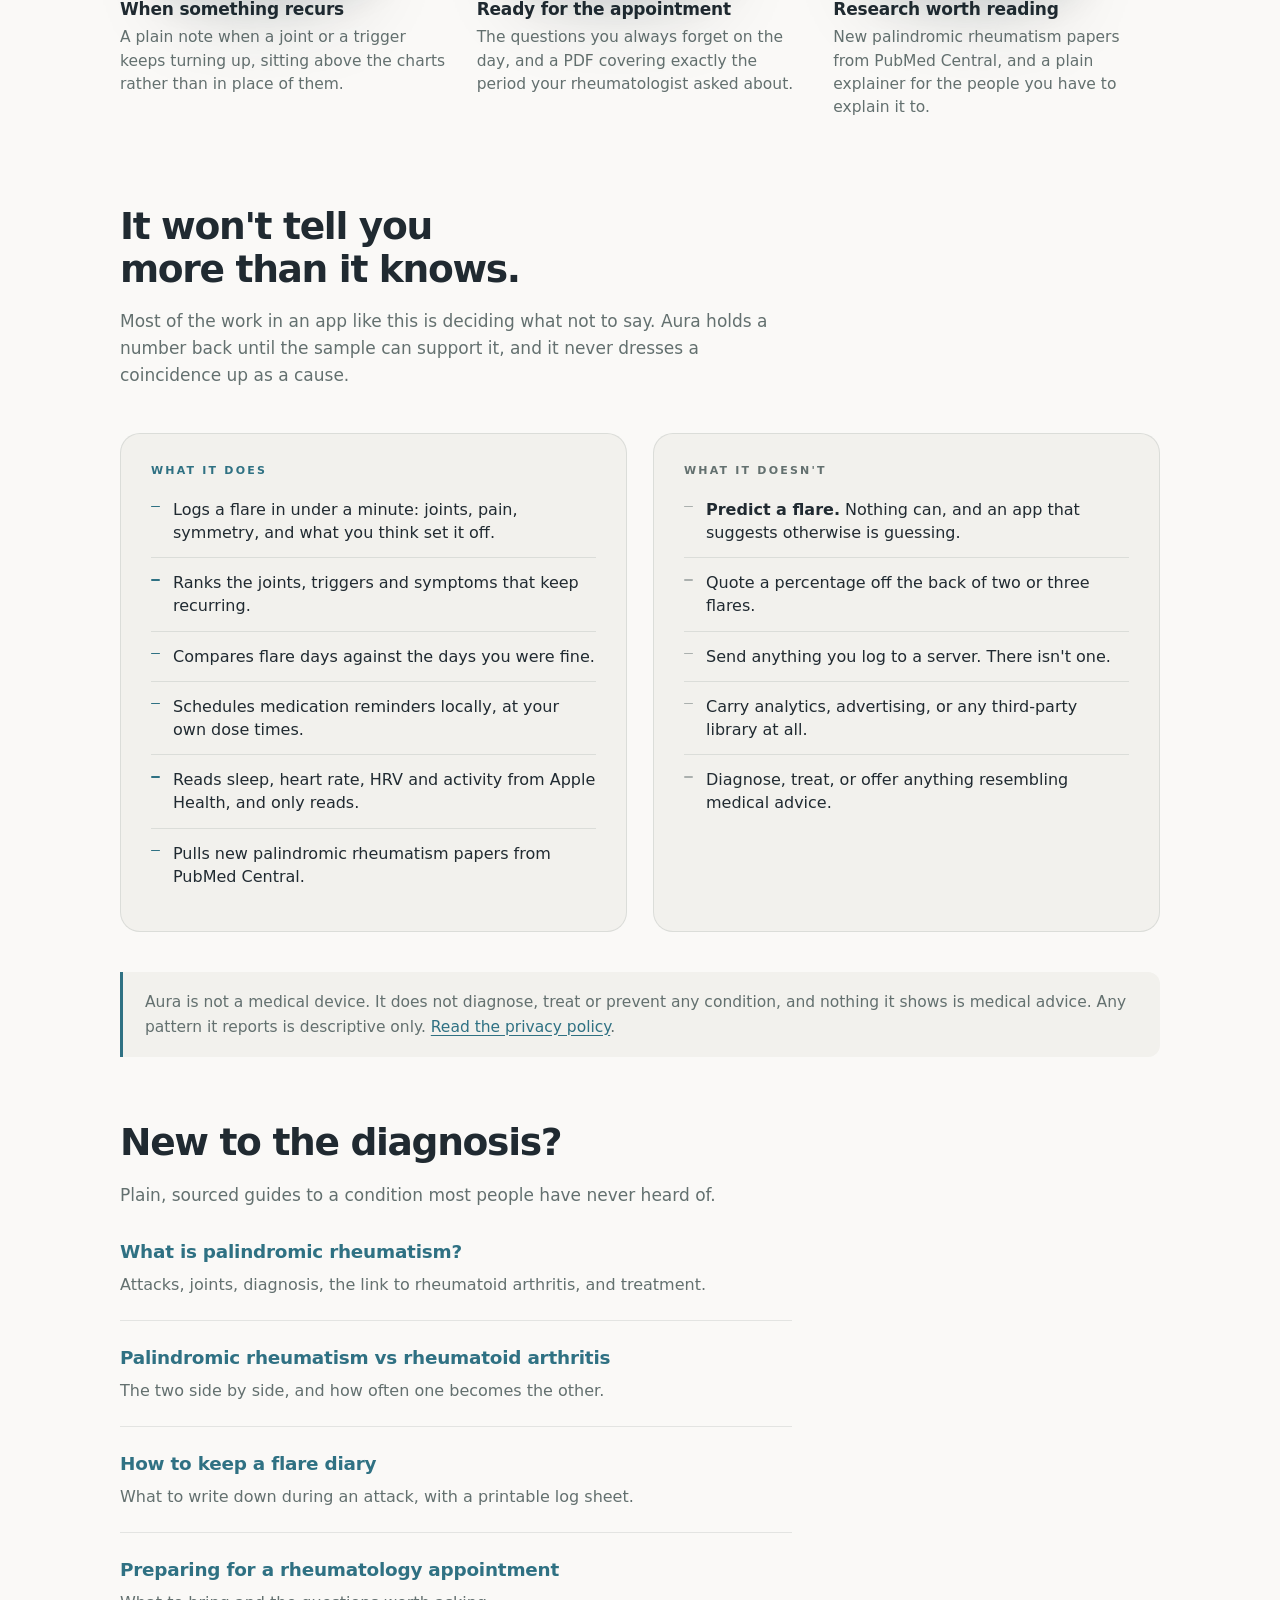
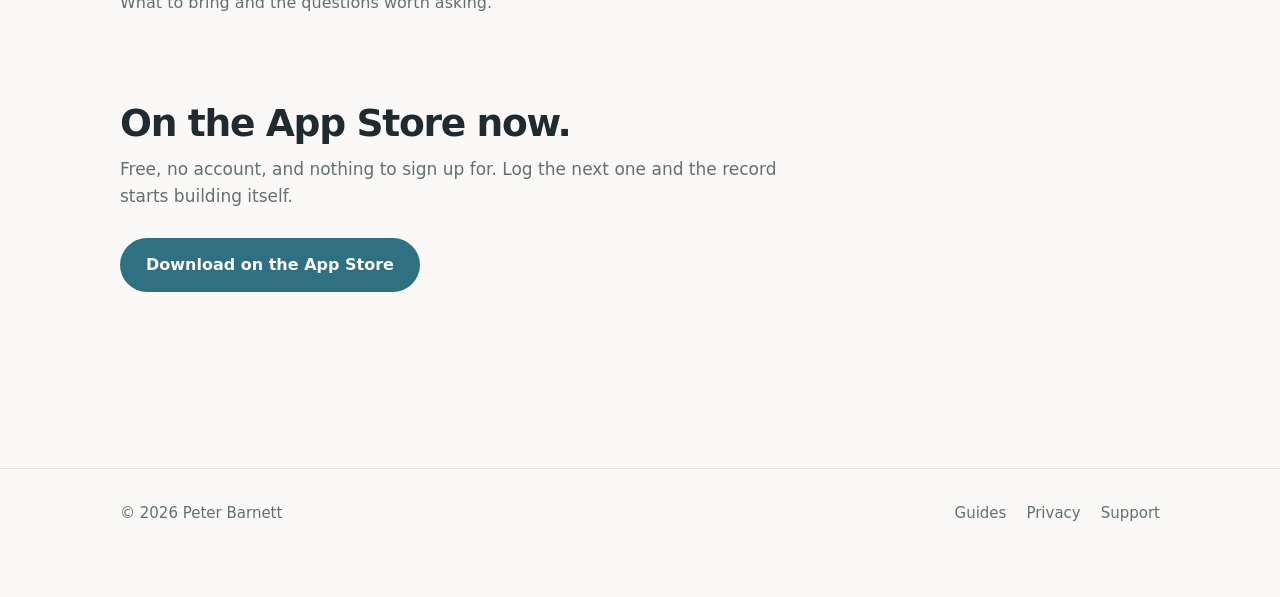
==== commit ad858e8f: "Add sourced guides to palindromic rheumatism, so the site can be found by people searching for the c" ====
--- a/index.html
+++ b/index.html
@@ -99,6 +99,7 @@
   <div class="wrap">
     <a class="wordmark" href="./"><img class="app-icon" src="assets/app-icon-256.webp" alt="" width="27" height="27">AURA</a>
     <nav>
+      <a href="guides.html">Guides</a>
       <a href="privacy.html">Privacy</a>
       <a href="support.html">Support</a>
     </nav>
@@ -450,6 +451,36 @@
     </p>
   </div>
 
+  <!-- The guides are written for someone searching for the condition rather than for an app,
+       and this is where the landing page hands that reader over. It sits after the claims so it
+       never competes with the pitch above. -->
+  <div class="wrap learn">
+    <div class="narrow">
+      <h2>New to the diagnosis?</h2>
+      <p class="muted">
+        Plain, sourced guides to a condition most people have never heard of.
+      </p>
+      <ul class="guide-list">
+        <li>
+          <a href="palindromic-rheumatism.html">What is palindromic rheumatism?</a>
+          <p>Attacks, joints, diagnosis, the link to rheumatoid arthritis, and treatment.</p>
+        </li>
+        <li>
+          <a href="palindromic-rheumatism-vs-rheumatoid-arthritis.html">Palindromic rheumatism vs rheumatoid arthritis</a>
+          <p>The two side by side, and how often one becomes the other.</p>
+        </li>
+        <li>
+          <a href="flare-diary.html">How to keep a flare diary</a>
+          <p>What to write down during an attack, with a printable log sheet.</p>
+        </li>
+        <li>
+          <a href="rheumatology-appointment.html">Preparing for a rheumatology appointment</a>
+          <p>What to bring and the questions worth asking.</p>
+        </li>
+      </ul>
+    </div>
+  </div>
+
   <!-- The second way in. The first one is above the fold and is taken by people who already
        know what they want; this one is for whoever has just finished reading the two columns
        above and has stopped needing to be convinced. -->
@@ -472,6 +503,7 @@
   <div class="wrap">
     <span>&copy; 2026 Peter Barnett</span>
     <nav>
+      <a href="guides.html">Guides</a>
       <a href="privacy.html">Privacy</a>
       <a href="support.html">Support</a>
     </nav>
--- a/style.css
+++ b/style.css
@@ -611,6 +611,86 @@
 
 .updated { font-size: 14px; color: var(--fg-2); margin: 0 0 38px; }
 
+/* ---- Guides ---------------------------------------------------------- */
+
+/* The guides are the pages someone finds before they have heard of the app: a search for the
+   condition, not for a tracker. They are document pages with three extra parts — a trail back
+   to the index, a comparison table, and a cited source list — and one quiet panel pointing at
+   the app, which has to read as an aside and never as the point of the page. */
+
+.crumbs { font-size: 14px; color: var(--fg-2); margin: 0 0 22px; }
+.crumbs a { color: var(--fg-2); }
+.crumbs a:hover { color: var(--fg); }
+
+.doc h3 { font-size: 1.02rem; margin: 28px 0 8px; }
+.doc ol { margin: 0 0 1.1rem; padding-left: 1.3rem; }
+.doc ol li { margin: 0.5rem 0; }
+
+/* A table that is wider than a phone scrolls inside its own box. The page itself never
+   scrolls sideways; see the note on .hero-glow. */
+.table-scroll { overflow-x: auto; margin: 0 0 1.4rem; border: 1px solid var(--line); border-radius: 14px; }
+.doc table { width: 100%; border-collapse: collapse; font-size: 15.5px; line-height: 1.45; }
+.doc th,
+.doc td { text-align: left; vertical-align: top; padding: 12px 16px; border-top: 1px solid var(--line); }
+.doc thead th { border-top: 0; background: var(--surface); font-weight: 650; }
+.doc tbody th { font-weight: 650; color: var(--fg-2); white-space: nowrap; }
+.compare { min-width: 560px; }
+
+.aside-app {
+  display: flex;
+  gap: 18px;
+  align-items: flex-start;
+  background: var(--surface);
+  border: 1px solid var(--line);
+  border-radius: 18px;
+  padding: 22px 24px;
+  margin: 44px 0 0;
+}
+.aside-app .app-icon { width: 48px; height: 48px; flex: none; }
+.aside-app p { margin: 0 0 12px; color: var(--fg-2); font-size: 16px; }
+.aside-app p b { color: var(--fg); }
+.aside-app .app-store { font-size: 15px; padding: 10px 20px; }
+
+.sources { margin-top: 44px; border-top: 1px solid var(--line); padding-top: 8px; }
+.sources ol { font-size: 14.5px; color: var(--fg-2); }
+.sources li { margin: 0.6rem 0; }
+
+.guide-list { list-style: none; margin: 0; padding: 0; }
+.guide-list li { border-top: 1px solid var(--line); margin: 0; padding: 22px 0; }
+.guide-list li:first-child { border-top: 0; padding-top: 0; }
+.guide-list a { font-size: 1.15rem; font-weight: 650; letter-spacing: -0.012em; text-decoration: none; }
+.guide-list a:hover { text-decoration: underline; }
+.guide-list p { margin: 6px 0 0; color: var(--fg-2); font-size: 16px; }
+
+/* The links back into the guides from the landing page. */
+.learn { padding-block: 40px 56px; }
+.learn .guide-list { margin-top: 28px; }
+
+/* The printable flare diary. On screen it is a table like the others; printed, it is the only
+   thing on the paper, landscape where the browser supports named pages, in black on white
+   whatever theme the screen was in. */
+.sheet table { min-width: 760px; }
+.sheet td { height: 44px; }
+
+@page diary { size: landscape; margin: 12mm; }
+
+@media print {
+  :root {
+    --bg: #fff; --surface: #fff; --fg: #000; --fg-2: #333;
+    --line: #999; --line-2: #999; --accent: #000;
+  }
+  body { font-size: 11pt; }
+  .site-head, .site-foot, .aside-app { display: none; }
+  .doc { padding: 0; }
+  .print-sheet .doc .narrow > :not(.sheet) { display: none; }
+  .print-sheet .narrow { max-width: none; }
+  .sheet { page: diary; }
+  .sheet .table-scroll { overflow: visible; border-radius: 0; }
+  .sheet table { min-width: 0; font-size: 9.5pt; }
+  .sheet td { height: 34px; }
+  .sheet .screen-only { display: none; }
+}
+
 /* ---- Footer ---------------------------------------------------------- */
 
 .site-foot {
